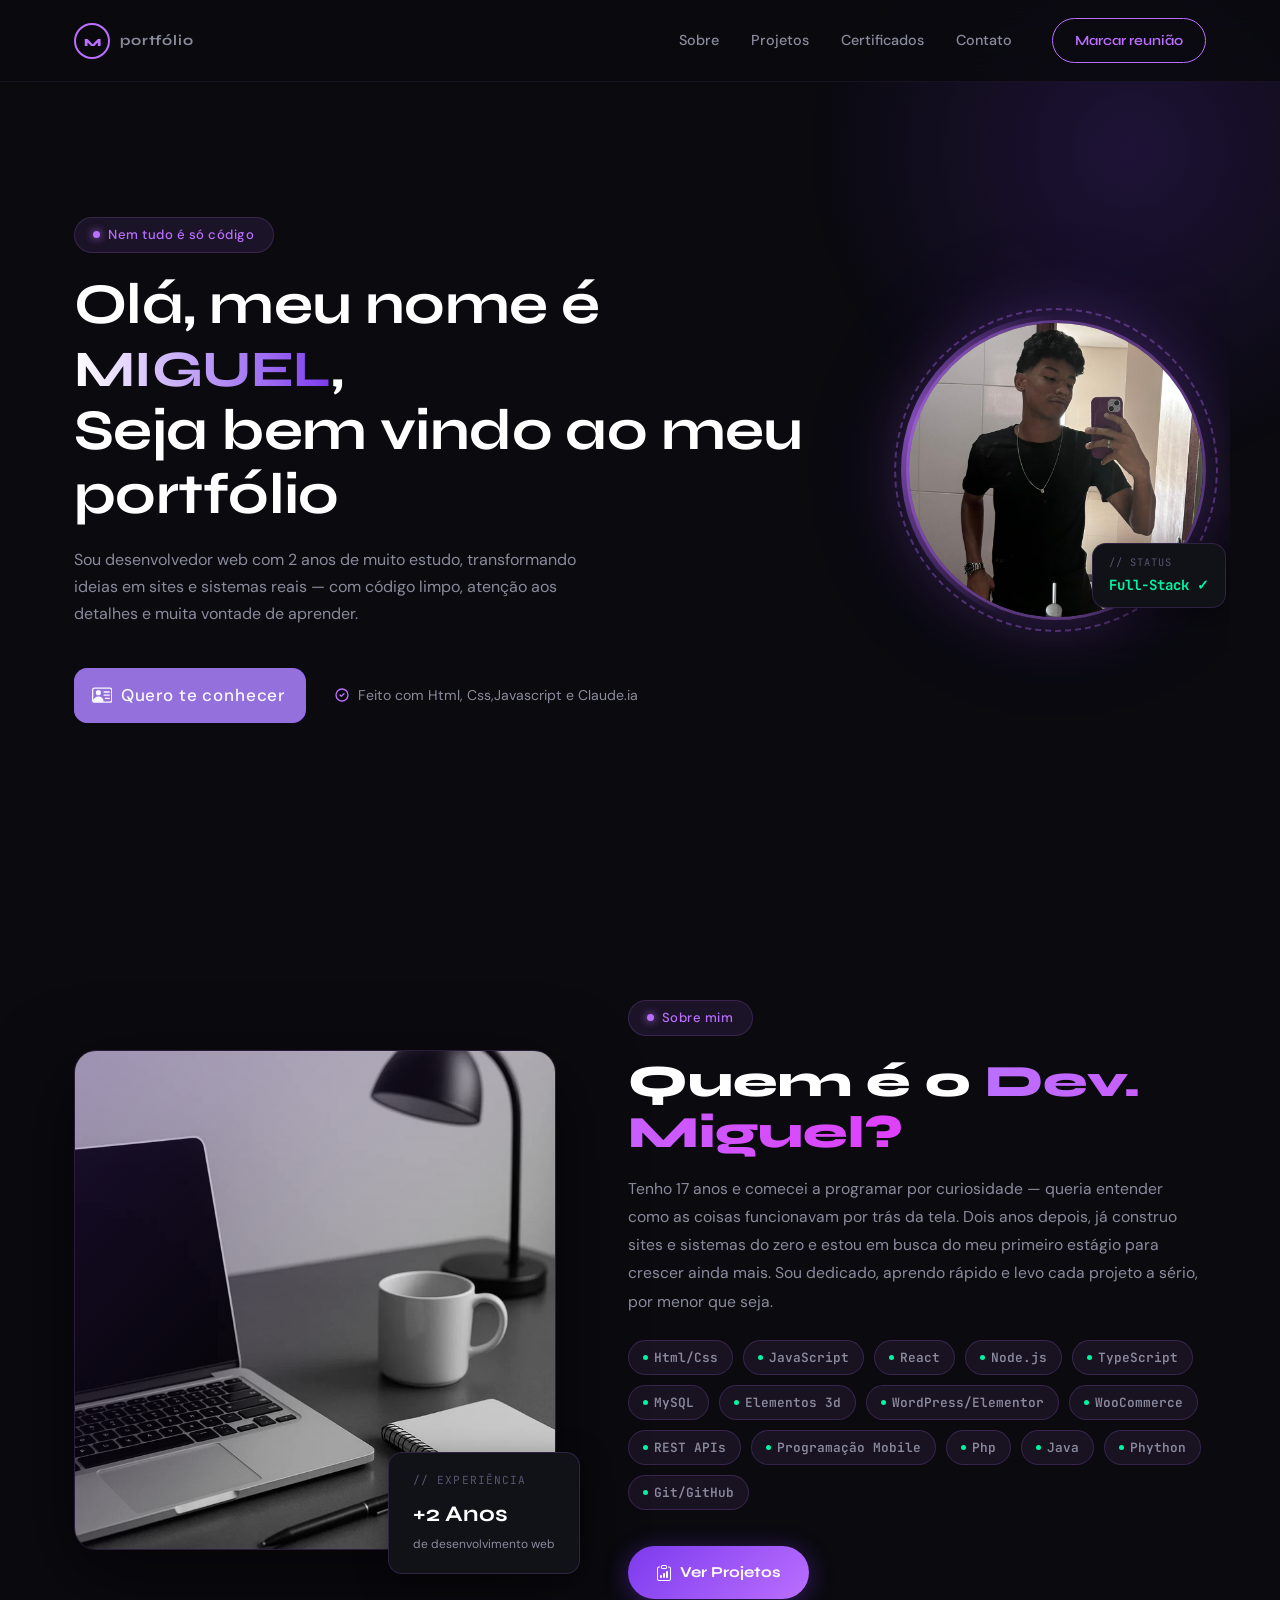
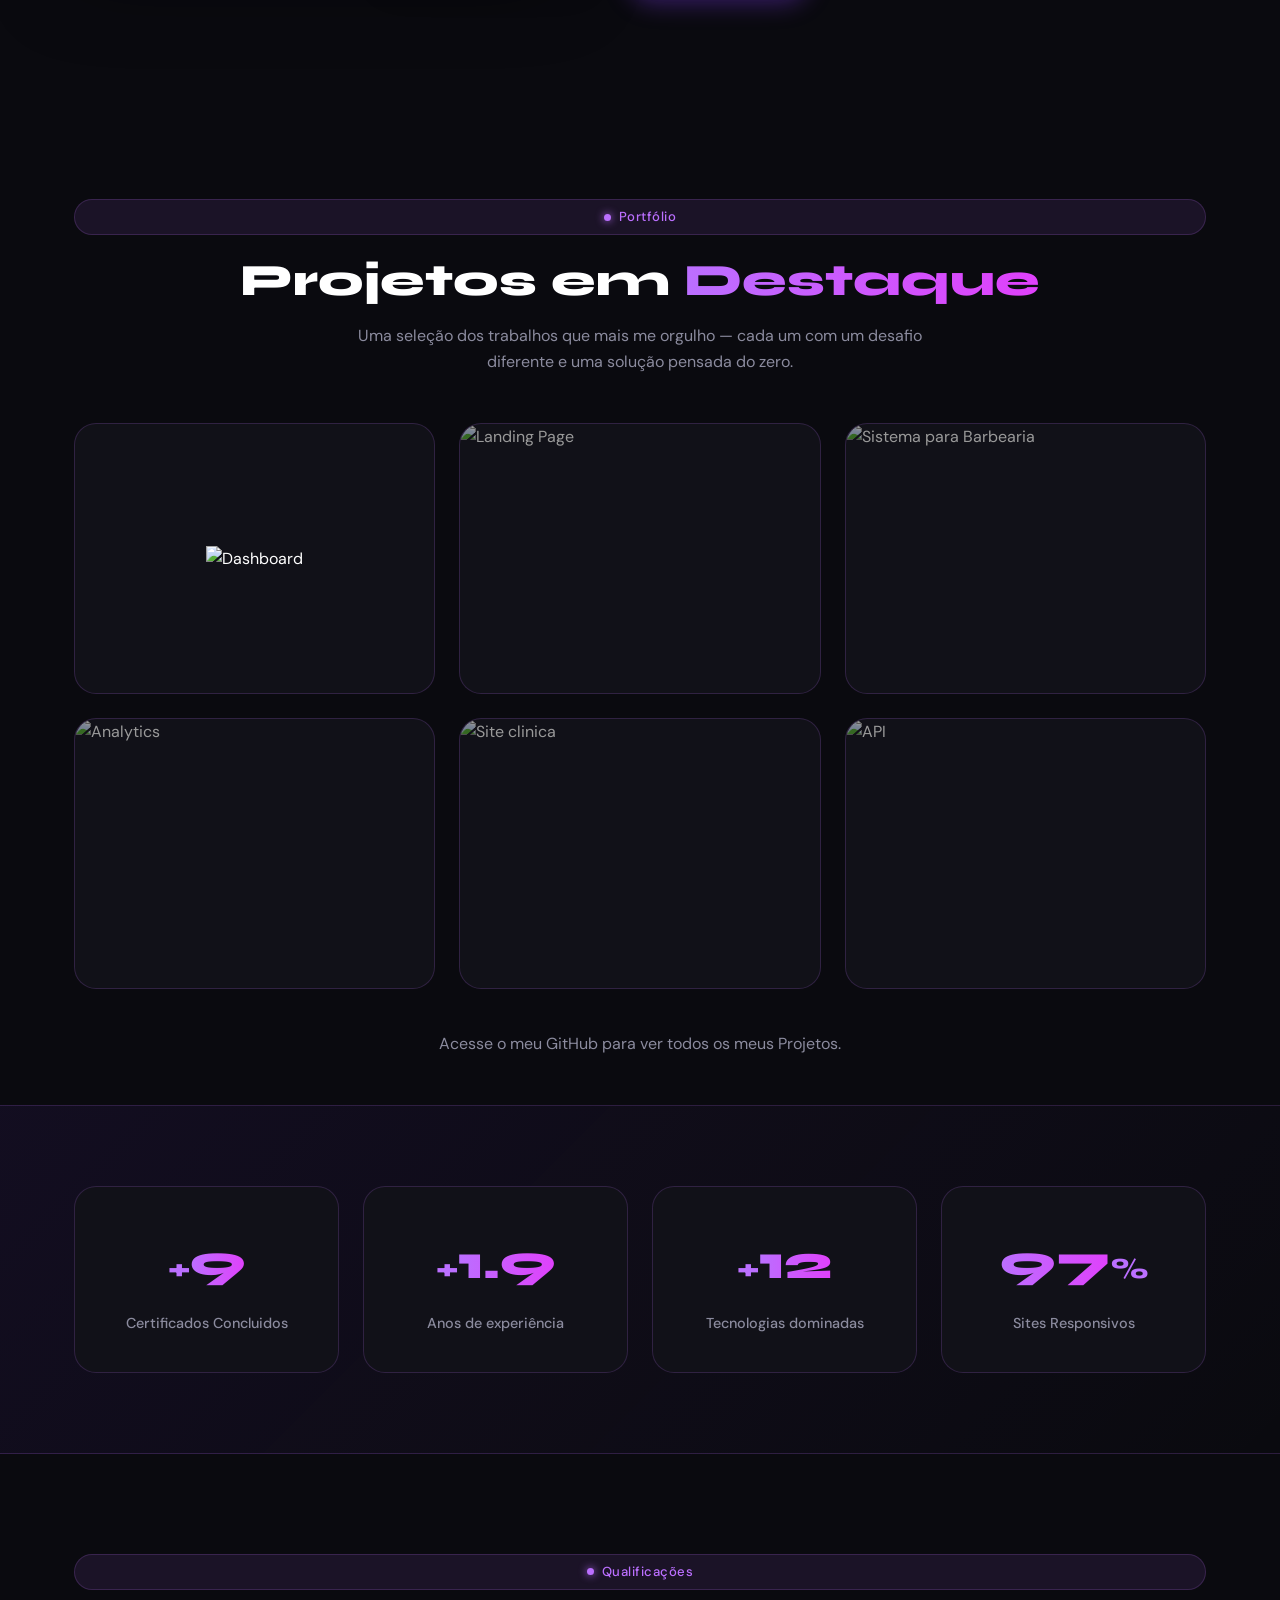
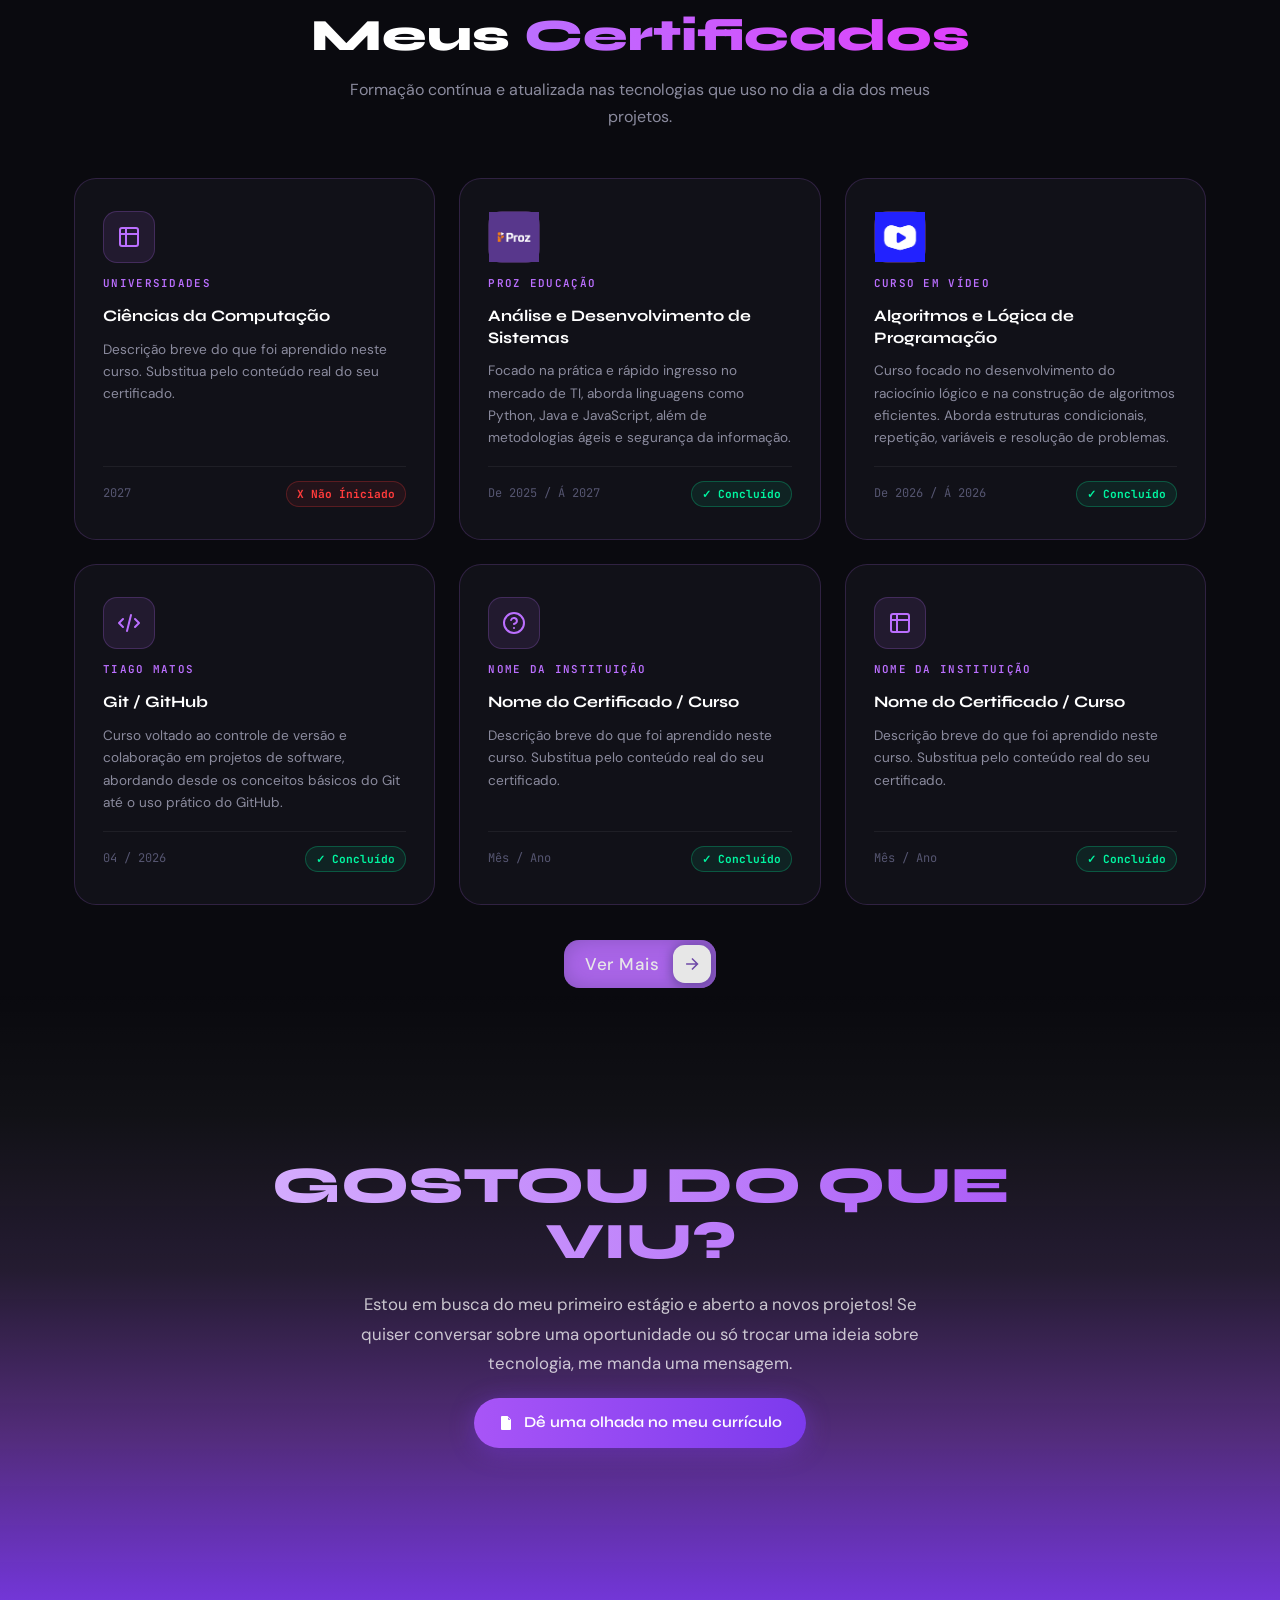
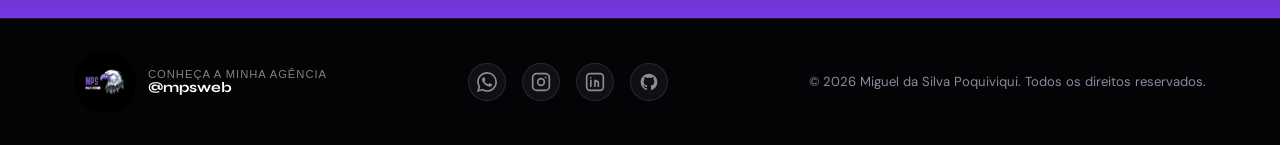
==== index.html @ a785771e "Update index.html" ====
<!DOCTYPE html>
<html lang="pt-BR">
<head>
  <meta charset="UTF-8" />
  <meta name="viewport" content="width=device-width, initial-scale=1.0" />
  <title>Miguel | Portfólio</title>
  <link rel="preconnect" href="https://fonts.googleapis.com" />
  <link rel="preconnect" href="https://fonts.gstatic.com" crossorigin />
  <link href="https://fonts.googleapis.com/css2?family=Syne:wght@400;600;700;800&family=DM+Sans:wght@300;400;500;600&family=JetBrains+Mono:wght@400;600;700&display=swap" rel="stylesheet" />
  <link rel="stylesheet" href="https://unpkg.com/kursor/dist/kursor.css" />

  <!--favicon-->
  <link id="favicon" rel="icon" type="image/png" href="imgs/letter-m.png">

  <!--titulo do navegador quando o cliente sair do site-->
  <script>
    function trocarFavicon(src) {
  const favicon = document.getElementById("favicon");
  favicon.href = src + "?v=" + Date.now();
}
const tituloOriginal = document.title;
let intervalo;
document.addEventListener("visibilitychange", () => {
  if (document.hidden) {
      document.title = "Volte aqui...";
      let alerta = false;
      intervalo = setInterval(() => {
          trocarFavicon(
              alerta
                  ? "imgs/favicon-alerta-grande.png"
                  : "imgs/favicon-alerta-pequeno.png"
          );
          alerta = !alerta
      }, 1000);
  } else {
      clearInterval(intervalo);
      trocarFavicon("imgs/letter-m.png");
      document.title = tituloOriginal;
  }
});
  </script>

  <!-- CSS -->
  <link rel="stylesheet" href="style.css">
</head>
<body>

<!-- PRELOADER -->
<div id="preloader">
  <div class="loader">
      <span>M </span>
      <div class="loading-bar">
          <div class="loading-progress"></div>
      </div>
  </div>
</div>

  <!-- ─── HEADER ─── -->
  <header id="header">
    <div class="header-inner">
      <div class="logo">
        <svg width="36" height="36" viewBox="0 0 36 36" fill="none"><circle cx="18" cy="18" r="17" stroke="#BB6FFF" stroke-width="2"/><text x="18" y="23" text-anchor="middle" fill="#BB6FFF" font-size="11" font-family="Syne" font-weight="800">M</text></svg>
      <span class="logo-text">portfólio</span></a>
      </div>
      <nav class="nav">
        <a href="#about">Sobre</a>
        <a href="#projects">Projetos</a>
        <a href="#certs">Certificados</a>
        <a href="#contact">Contato</a>
      </nav>
      <a href="#contact" class="btn-header">Marcar reunião</a>
      <button class="hamburger" id="hamburger" aria-label="menu">
        <span></span><span></span><span></span>
      </button>
    </div>
  </header>

  <!-- ─── COMEÇO ─── -->
  <section class="comeco">
    <div class="comeco-content">
      <div class="badge-pill">
        <span class="badge-dot"></span> Nem tudo é só código
      </div>
      <h1 class="comeco-title">
        Olá, meu nome é<span class="ctt-titulo-2"> Miguel</span>,<br>
        Seja bem vindo ao meu portfólio
      </h1>
      <p class="comeco-sub">
        Sou desenvolvedor web com 2 anos de muito estudo, transformando ideias em sites e sistemas reais — com código limpo, atenção aos detalhes e muita vontade de aprender.
      </p>
      <div class="comeco-actions">
        <!-- BOTÃO --> 
        <a class="cssbuttons-io" href="https://wa.me/5531982579306" target="_blank">
          <span>
            <svg xmlns="http://www.w3.org/2000/svg" width="16" height="16" fill="currentColor" class="bi bi-person-vcard" viewBox="0 0 16 16">
              <path d="M5 8a2 2 0 1 0 0-4 2 2 0 0 0 0 4m4-2.5a.5.5 0 0 1 .5-.5h4a.5.5 0 0 1 0 1h-4a.5.5 0 0 1-.5-.5M9 8a.5.5 0 0 1 .5-.5h4a.5.5 0 0 1 0 1h-4A.5.5 0 0 1 9 8m1 2.5a.5.5 0 0 1 .5-.5h3a.5.5 0 0 1 0 1h-3a.5.5 0 0 1-.5-.5"/>
              <path d="M2 2a2 2 0 0 0-2 2v8a2 2 0 0 0 2 2h12a2 2 0 0 0 2-2V4a2 2 0 0 0-2-2zM1 4a1 1 0 0 1 1-1h12a1 1 0 0 1 1 1v8a1 1 0 0 1-1 1H8.96q.04-.245.04-.5C9 10.567 7.21 9 5 9c-2.086 0-3.8 1.398-3.984 3.181A1 1 0 0 1 1 12z"/>
            </svg>
            Quero te conhecer
          </span>
        </a>

        <div class="comeco-trust">
          <svg width="16" height="16" viewBox="0 0 24 24" fill="none"><path d="M9 12l2 2 4-4m6 2a9 9 0 11-18 0 9 9 0 0118 0z" stroke="#BB6FFF" stroke-width="2" stroke-linecap="round" stroke-linejoin="round"/></svg>
          <span>Feito com Html, Css,Javascript e Claude.ia</span>
        </div>
      </div>
    </div>

    <!-- ─── FOTO REDONDA ─── -->
    <div class="envolta-foto">
      <div class="anel-foto">
        <div class="img-principal">
          <img src="imgs\eu3.jpg" alt="Miguel" />
        </div>
        <div class="card-foto">
          <div class="titulo-foto">// Status</div>
          <div class="subtitulo-foto">Full-Stack ✓</div>
        </div>
      </div>
    </div>
  </section>

  <!-- ─── SOBRE ─── -->
  <section id="about" class="section-experiencia">
    <div class="container">
      <div class="experiencia-grid">
        <div class="experiencia-img">
          <div class="experiencia-img-main">
            <img src="imgs/pc2.jpg" alt="Miguel2" loading="lazy" />
          </div>
          <div class="experiencia-flutuar">
            <div class="experiencia-flutuar-titulo">// Experiência</div>
            <div class="experiencia-flutuar-subtitulo">+2 Anos</div>
            <div class="experiencia-flutuar-texto">de desenvolvimento web</div>
          </div>
        </div>
        <div class="about-text">
          <div class="badge-pill"><span class="badge-dot"></span> Sobre mim</div>
          <h2 class="section-title">Quem é o <span class="highlight">Dev. Miguel?</span></h2>
          <p class="ex-desc">Tenho 17 anos e comecei a programar por curiosidade — queria entender como as coisas funcionavam por trás da tela. Dois anos depois, já construo sites e sistemas do zero e estou em busca do meu primeiro estágio para crescer ainda mais. Sou dedicado, aprendo rápido e levo cada projeto a sério, por menor que seja.</p>
          <div class="skills-cards">
            <span class="skill-card"><span class="skill-card-ativo"></span>Html/Css</span>
            <span class="skill-card"><span class="skill-card-ativo"></span>JavaScript</span>
            <span class="skill-card"><span class="skill-card-ativo"></span>React</span>
            <span class="skill-card"><span class="skill-card-ativo"></span>Node.js</span>
            <span class="skill-card"><span class="skill-card-ativo"></span>TypeScript</span>
            <span class="skill-card"><span class="skill-card-ativo"></span>MySQL</span>
            <span class="skill-card"><span class="skill-card-ativo"></span>Elementos 3d</span>
            <span class="skill-card"><span class="skill-card-ativo"></span>WordPress/Elementor</span>
            <span class="skill-card"><span class="skill-card-ativo"></span>WooCommerce</span>
            <span class="skill-card"><span class="skill-card-ativo"></span>REST APIs</span>
            <span class="skill-card"><span class="skill-card-ativo"></span>Programação Mobile</span>
            <span class="skill-card"><span class="skill-card-ativo"></span>Php</span>
            <span class="skill-card"><span class="skill-card-ativo"></span>Java</span>
            <span class="skill-card"><span class="skill-card-ativo"></span>Phython</span>
            <span class="skill-card"><span class="skill-card-ativo"></span>Git/GitHub</span>
          </div>
          <!-- BOTÂO --> 
          <a href="#projects" class="btn-fixo">
            <svg xmlns="http://www.w3.org/2000/svg" width="16" height="16" fill="currentColor" class="bi bi-clipboard-data" viewBox="0 0 16 16">
              <path d="M4 11a1 1 0 1 1 2 0v1a1 1 0 1 1-2 0zm6-4a1 1 0 1 1 2 0v5a1 1 0 1 1-2 0zM7 9a1 1 0 0 1 2 0v3a1 1 0 1 1-2 0z"/>
              <path d="M4 1.5H3a2 2 0 0 0-2 2V14a2 2 0 0 0 2 2h10a2 2 0 0 0 2-2V3.5a2 2 0 0 0-2-2h-1v1h1a1 1 0 0 1 1 1V14a1 1 0 0 1-1 1H3a1 1 0 0 1-1-1V3.5a1 1 0 0 1 1-1h1z"/>
              <path d="M9.5 1a.5.5 0 0 1 .5.5v1a.5.5 0 0 1-.5.5h-3a.5.5 0 0 1-.5-.5v-1a.5.5 0 0 1 .5-.5zm-3-1A1.5 1.5 0 0 0 5 1.5v1A1.5 1.5 0 0 0 6.5 4h3A1.5 1.5 0 0 0 11 2.5v-1A1.5 1.5 0 0 0 9.5 0z"/>
            </svg>
            Ver Projetos
          </a>
        </div>
      </div>
    </div>
  </section>

  
  <!-- ─── PROJETOS ─── -->
  <section id="projects" class="section-projects">
    <div class="container">
      <div class="badge-pill center"><span class="badge-dot"></span> Portfólio</div>
      <h2 class="section-title center">Projetos em <span class="highlight">Destaque</span></h2>
      <p class="section-sub center">Uma seleção dos trabalhos que mais me orgulho — cada um com um desafio diferente e uma solução pensada do zero.</p>
      <div class="projects-grid">

        <div class="project-card">
          <div class=".project-img-wrap"><img src="https://images.unsplash.com/photo-1651876360196-a8c378bfca7f?q=80&w=880&auto=format&fit=crop&ixlib=rb-4.1.0&ixid=M3wxMjA3fDB8MHxwaG90by1wYWdlfHx8fGVufDB8fHx8fA%3D%3D" alt="Dashboard" loading="lazy" /></div>
          <div class="project-overlay">
            <span class="project-tag">Front-end</span>
            <h4>Landing Page Futurista</h4>
            <p>Animações avançadas com GSAP e elementos 3D para uma experiência visual imersiva.</p>
            <a href="https://miguelpoquiviqui.github.io/Distorting/" class="btn-outline-sm" target="_blank">Ver projeto →</a>
          </div>
        </div>

        <div class="project-card">
          <div class="project-img-wrap"><img src="https://images.unsplash.com/photo-1542744173-8e7e53415bb0?w=800&q=80" alt="Landing Page" loading="lazy" /></div>
          <div class="project-overlay">
            <span class="project-tag">Back-end</span>
            <h4>Landing page de produto</h4>
            <p>Alta conversão com CTA estratégico e design focado no usuário.</p>
            <a href="#contact" class="btn-outline-sm" target="_blank">Ver projeto →</a>
          </div>
        </div>

        <div class="project-card">
          <div class="project-img-wrap">
              <img src="https://images.unsplash.com/photo-1493256338651-d82f7acb2b38?q=80&w=1170&auto=format&fit=crop&ixlib=rb-4.1.0&ixid=M3wxMjA3fDB8MHxwaG90by1wYWdlfHx8fGVufDB8fHx8fA%3D%3D" alt="Sistema para Barbearia" loading="lazy" />
          </div>
          <div class="project-overlay">
              <span class="project-tag">App - Sistema Web</span>
              <h4>BarberPro | Barbearia Premium</h4>
              <p> Plataforma completa para barbearias com agendamento online, dashboard administrativo, controle de clientes, serviços, relatórios e gestão financeira.</p>     
              <a href="https://miguelpoquiviqui.github.io/barberpro/" class="btn-outline-sm" target="_blank">
                  Ver projeto →
              </a>
          </div>
      </div>

        <div class="project-card">
          <div class="project-img-wrap"><img src="https://images.unsplash.com/photo-1551288049-bebda4e38f71?w=800&q=80" alt="Analytics" loading="lazy" /></div>
          <div class="project-overlay">
            <span class="project-tag">FULL-STACK</span>
            <h4>FeinControl</h4>
            <p>Sistema completo de controle financeiro pessoal com dashboard interativo, relatórios, metas financeiras e gerenciamento de receitas e despesas.</p>
            <a href="projetos/financias/index.html" class="btn-outline-sm" target="_blank">Ver projeto →</a>
          </div>
        </div>

        <div class="project-card">
          <div class="project-img-wrap"><img src="https://images.unsplash.com/photo-1629909613654-28e377c37b09?q=80&w=1168&auto=format&fit=crop&ixlib=rb-4.1.0&ixid=M3wxMjA3fDB8MHxwaG90by1wYWdlfHx8fGVufDB8fHx8fA%3D%3D" alt="Site clinica" loading="lazy" /></div>
          <div class="project-overlay">
            <span class="project-tag">Institucional</span>
            <h4>Site de uma clínica</h4>
            <p>Sistema de gestão clínica com agendamento de consultas, cadastro de pacientes e controle completo de atendimentos.</p>
            <a href="projetos/clinica/page/clinica.html" class="btn-outline-sm" target="_blank">Ver projeto →</a>
          </div>
        </div>

        <div class="project-card">
          <div class="project-img-wrap"><img src="https://images.unsplash.com/photo-1555949963-aa79dcee981c?w=800&q=80" alt="API" loading="lazy" /></div>
          <div class="project-overlay">
            <span class="project-tag">PHP • UI/UX Design</span>
            <h4>AccessHub</h4>
            <p>Sistema moderno de autenticação de usuários com login, cadastro, recuperação de acesso e gerenciamento de sessões.</p>
            <a href="projetos/login/login.html" class="btn-outline-sm" target="_blank">Ver projeto →</a>
          </div>
        </div>
      </div>
    </div>
  </section>
  <br><p class="section-sub center-2">Acesse o meu GitHub para ver todos os meus Projetos.</p>

  <!-- ─── CONTAGEM ─── -->
  <section class="section-stats">
    <div class="container">
      <div class="stats-grid">
        <div class="stat-item"><span class="stat-suffix">+</span><span class="stat-number" data-target="10">0</span><p>Certificados Concluidos</p></div>
        <div class="stat-item"><span class="stat-suffix">+</span><span class="stat-number stat-decimal" data-target="2">0</span><p>Anos de experiência</p></div>
        <div class="stat-item"><span class="stat-suffix">+</span><span class="stat-number" data-target="13">0</span><p>Tecnologias dominadas</p></div>
        <div class="stat-item"><span class="stat-number" data-target="100">0</span><span class="stat-suffix">%</span><p>Sites Responsivos</p></div>
      </div>
    </div>
  </section>

<!-- ─── CERTIFICADOS ─── -->
<section id="certs" class="section-certs">
  <div class="container">
    <div class="badge-pill center"><span class="badge-dot"></span> Qualificações</div>
    <h2 class="section-title center reveal">Meus <span class="highlight">Certificados</span></h2>
    <p class="section-sub center">Formação contínua e atualizada nas tecnologias que uso no dia a dia dos meus projetos.</p>

    <div class="certs-grid">
      <!-- CARD 1 — troque "imgs/cert-6.jpg" pela foto do seu certificado -->
      <div class="cert-card" data-cert="imgs/cert-6.jpg">
        <div class="cert-icon-wrap">
          <svg width="24" height="24" fill="none" viewBox="0 0 24 24"><path d="M9 3H5a2 2 0 00-2 2v4m6-6h10a2 2 0 012 2v4M9 3v18m0 0h10a2 2 0 002-2V9M9 21H5a2 2 0 01-2-2V9m0 0h18" stroke="currentColor" stroke-width="2" stroke-linecap="round" stroke-linejoin="round"/></svg>
        </div>
        <div class="cert-issuer">Universidades</div>
        <div class="cert-title">Ciências da Computação</div>
        <div class="cert-desc">Descrição breve do que foi aprendido neste curso. Substitua pelo conteúdo real do seu certificado.</div>
        <div class="cert-meta">
          <span class="cert-date">2027</span>
          <span class="cert-badge-red">X Não Íniciado</span>
        </div>
      </div>

      <!-- CARD 2 — troque "imgs/cert-proz.jpg" pela foto do seu certificado -->
      <div class="cert-card" data-cert="imgs/certif.jpg">
        
        <div class="cert-icon-wrap">
          <img src="imgs/proz.png" width="24" height="24" alt="ícone">
        </div>
        <div class="cert-issuer">Proz Educação</div>
        <div class="cert-title">Análise e Desenvolvimento de Sistemas</div>
        <div class="cert-desc">Focado na prática e rápido ingresso no mercado de TI, aborda linguagens como Python, Java e JavaScript, além de metodologias ágeis e segurança da informação.</div>
        <div class="cert-meta">
          <span class="cert-date">De 2025 / Á 2027</span>
          <span class="cert-badge">✓ Concluído</span>
        </div>
      </div>

      <!-- CARD 3 — troque "imgs/cert-curso-video.jpg" pela foto do seu certificado -->
      <div class="cert-card" data-cert="imgs/cert-curso-video.jpg">
        <div class="cert-icon-wrap">
          <img src="imgs/curso-em-video.png" width="24" height="24" alt="ícone">
        </div>
        <div class="cert-issuer">Curso em Vídeo</div>
        <div class="cert-title">Algoritmos e Lógica de Programação</div>
        <div class="cert-desc">Curso focado no desenvolvimento do raciocínio lógico e na construção de algoritmos eficientes. Aborda estruturas condicionais, repetição, variáveis e resolução de problemas.</div>
        <div class="cert-meta">
          <span class="cert-date">De 2026 / Á 2026</span>
          <span class="cert-badge">✓ Concluído</span>
        </div>
      </div>

      <!-- CARD 4 — troque "imgs/cert-git.jpg" pela foto do seu certificado -->
      <div class="cert-card" data-cert="imgs/cert-git.jpg">
        <div class="cert-icon-wrap">
          <svg width="24" height="24" fill="none" viewBox="0 0 24 24"><path d="M10 20l4-16m4 4l4 4-4 4M6 16l-4-4 4-4" stroke="currentColor" stroke-width="2" stroke-linecap="round" stroke-linejoin="round"/></svg>
        </div>
        <div class="cert-issuer">Tiago Matos</div>
        <div class="cert-title">Git / GitHub</div>
        <div class="cert-desc">Curso voltado ao controle de versão e colaboração em projetos de software, abordando desde os conceitos básicos do Git até o uso prático do GitHub.</div>
        <div class="cert-meta">
          <span class="cert-date">04 / 2026</span>
          <span class="cert-badge">✓ Concluído</span>
        </div>
      </div>

      <!-- CARD 5 — troque "imgs/cert-4.jpg" pela foto do seu certificado -->
      <div class="cert-card" data-cert="imgs/cert-4.jpg">
        <div class="cert-icon-wrap">
          <svg width="24" height="24" fill="none" viewBox="0 0 24 24"><circle cx="12" cy="12" r="10" stroke="currentColor" stroke-width="2"/><path d="M9.09 9a3 3 0 015.83 1c0 2-3 3-3 3M12 17h.01" stroke="currentColor" stroke-width="2" stroke-linecap="round"/></svg>
        </div>
        <div class="cert-issuer">Nome da Instituição</div>
        <div class="cert-title">Nome do Certificado / Curso</div>
        <div class="cert-desc">Descrição breve do que foi aprendido neste curso. Substitua pelo conteúdo real do seu certificado.</div>
        <div class="cert-meta">
          <span class="cert-date">Mês / Ano</span>
          <span class="cert-badge">✓ Concluído</span>
        </div>
      </div>

      <!-- CARD 6 — troque "imgs/cert-5.jpg" pela foto do seu certificado -->
      <div class="cert-card" data-cert="imgs/cert-5.jpg">
        <div class="cert-icon-wrap">
          <svg width="24" height="24" fill="none" viewBox="0 0 24 24"><path d="M9 3H5a2 2 0 00-2 2v4m6-6h10a2 2 0 012 2v4M9 3v18m0 0h10a2 2 0 002-2V9M9 21H5a2 2 0 01-2-2V9m0 0h18" stroke="currentColor" stroke-width="2" stroke-linecap="round" stroke-linejoin="round"/></svg>
        </div>
        <div class="cert-issuer">Nome da Instituição</div>
        <div class="cert-title">Nome do Certificado / Curso</div>
        <div class="cert-desc">Descrição breve do que foi aprendido neste curso. Substitua pelo conteúdo real do seu certificado.</div>
        <div class="cert-meta">
          <span class="cert-date">Mês / Ano</span>
          <span class="cert-badge">✓ Concluído</span>
        </div>
      </div>
    </div>
  </div>
</section>

<!-- Link - Página de todos os certificados -->
<a href="certs/cert.html" class="cssbuttons-io-button" target="_blank">
  Ver Mais
  <div class="icon">
    <svg height="24" width="24" viewBox="0 0 24 24" xmlns="http://www.w3.org/2000/svg">
      <path d="M0 0h24v24H0z" fill="none"></path>
      <path d="M16.172 11l-5.364-5.364 1.414-1.414L20 12l-7.778 7.778-1.414-1.414L16.172 13H4v-2z" fill="currentColor"></path>
    </svg>
  </div>
</a>

<!-- ─── X - CERTIFICADO ─── -->
<div class="cert-modal-overlay" id="certModal">
  <div class="cert-modal-box">
    <button class="cert-modal-close" id="certModalClose">✕</button>
    <!-- A imagem aqui é preenchida automaticamente pelo JS, não mexa -->
    <img src="" alt="Certificado" id="certModalImg" />
  </div>
</div>

<!-- ─── SCRIPT / CERTIFICADO ─── -->
<script>
  // Aguarda o HTML carregar completamente antes de executar
  document.addEventListener('DOMContentLoaded', () => {

    const overlay  = document.getElementById('certModal');
    const modalImg = document.getElementById('certModalImg');
    const btnClose = document.getElementById('certModalClose');

    // Seleciona todos os cards que têm data-cert e adiciona o clique
    // Para adicionar um certificado: coloque data-cert="imgs/nome-do-arquivo.jpg" no card
    document.querySelectorAll('.cert-card[data-cert]').forEach(card => {
      card.addEventListener('click', () => {
        modalImg.src = card.dataset.cert; // pega o caminho da imagem do data-cert
        overlay.classList.add('active');  // abre o modal
        document.body.style.overflow = 'hidden'; // trava o scroll da página
      });
    });

    // Função de fechar o modal
    const fechar = () => {
      overlay.classList.remove('active'); // esconde o modal
      document.body.style.overflow = '';  // libera o scroll da página
    };

    btnClose.addEventListener('click', fechar);                               // botão ✕
    overlay.addEventListener('click', e => { if (e.target === overlay) fechar(); }); // clique fora
    document.addEventListener('keydown', e => { if (e.key === 'Escape') fechar(); }); // tecla Esc

  });
</script>

<!-- ─── CONTATO ─── -->
<section id="contact" class="section-ctt">
    <div class="container-cta">
    <div class="ctt-content">
      <h2 class="ctt-titulo">Gostou do que viu?</h2>
      <p class="ctt-subtitulo">Estou em busca do meu primeiro estágio e aberto a novos projetos! Se quiser conversar sobre uma oportunidade ou só trocar uma ideia sobre tecnologia, me manda uma mensagem.</p>
      <a href="imgs/certif.jpg" download class="btn-fixo btn-ctt">
        <svg xmlns="http://www.w3.org/2000/svg" width="16" height="16" fill="currentColor" class="bi bi-file-earmark-person" viewBox="0 0 16 16">
          <path d="M11 6a2 2 0 1 1-4 0 2 2 0 0 1 4 0"/>
          <path d="M13 14V4.5L9.5 1H4a1 1 0 0 0-1 1v12a1 1 0 0 0 1 1h8a1 1 0 0 0 1-1m-3-9V2.5L12.5 5z"/>
          <path d="M8 9c-1.657 0-3 1.119-3 2.5V12h6v-.5C11 10.119 9.657 9 8 9"/>
        </svg>
        Dê uma olhada no meu currículo
      </a>
    </div>
  </div>
</section>

<!-- ─── FOOTER ─── -->
<footer class="footer">
    <div class="container footer-inner">
      <div class="footer-logo">
        <a href="https://www.instagram.com/agencia_mps/" target="_blank" rel="noopener">
          <img src="imgs\mps_web_logo.png" alt="MPS Web">
        </a>
      
        <div class="footer-text">
          <span class="footer-small">conheça a minha agência</span>
          
          <a href="https://www.instagram.com/agencia_mps/" target="_blank" rel="noopener" class="footer-name">
            @mpsweb
          </a>
        </div>
      </div>
      <div class="footer-socials">
        <a href=https://wa.me/5531982579306 aria-label="WhatsApp"><svg width="20" height="20" fill="none" viewBox="0 0 24 24"><path d="M17.472 14.382c-.297-.149-1.758-.867-2.03-.967-.273-.099-.471-.148-.67.15-.197.297-.767.966-.94 1.164-.173.199-.347.223-.644.075-.297-.15-1.255-.463-2.39-1.475-.883-.788-1.48-1.761-1.653-2.059-.173-.297-.018-.458.13-.606.134-.133.298-.347.446-.52.149-.174.198-.298.298-.497.099-.198.05-.371-.025-.52-.075-.149-.669-1.612-.916-2.207-.242-.579-.487-.5-.669-.51-.173-.008-.371-.01-.57-.01-.198 0-.52.074-.792.372-.272.297-1.04 1.016-1.04 2.479 0 1.462 1.065 2.875 1.213 3.074.149.198 2.096 3.2 5.077 4.487.709.306 1.262.489 1.694.625.712.227 1.36.195 1.871.118.571-.085 1.758-.719 2.006-1.413.248-.694.248-1.289.173-1.413-.074-.124-.272-.198-.57-.347m-5.421 7.403h-.004a9.87 9.87 0 01-5.031-1.378l-.361-.214-3.741.982.998-3.648-.235-.374a9.86 9.86 0 01-1.51-5.26c.001-5.45 4.436-9.884 9.888-9.884 2.64 0 5.122 1.03 6.988 2.898a9.825 9.825 0 012.893 6.994c-.003 5.45-4.437 9.884-9.885 9.884m8.413-18.297A11.815 11.815 0 0012.05 0C5.495 0 .16 5.335.157 11.892c0 2.096.547 4.142 1.588 5.945L.057 24l6.305-1.654a11.882 11.882 0 005.683 1.448h.005c6.554 0 11.89-5.335 11.893-11.893a11.821 11.821 0 00-3.48-8.413z" fill="currentColor"/></svg></a>
        <a href="https://www.instagram.com/miguelpoquiviqui_" aria-label="Instagram"><svg width="20" height="20" fill="none" viewBox="0 0 24 24"><rect x="2" y="2" width="20" height="20" rx="5" stroke="currentColor" stroke-width="2"/><circle cx="12" cy="12" r="4" stroke="currentColor" stroke-width="2"/><circle cx="17.5" cy="6.5" r="1" fill="currentColor"/></svg></a>
        <a href="https://www.linkedin.com/in/dev-miguel-9553bb368/" aria-label="LinkedIn"><svg width="20" height="20" fill="none" viewBox="0 0 24 24"><rect x="2" y="2" width="20" height="20" rx="4" stroke="currentColor" stroke-width="2"/><path d="M7 10v7M7 7v.01M12 17v-4a2 2 0 014 0v4M12 10v7" stroke="currentColor" stroke-width="2" stroke-linecap="round"/></svg></a>
        <a href="https://github.com/miguelpoquiviqui" aria-label="GitHub"><svg width="20" height="20" fill="currentColor" viewBox="0 0 24 24"><path d="M12 2C6.477 2 2 6.477 2 12c0 4.418 2.865 8.166 6.839 9.489.5.092.682-.217.682-.482 0-.237-.009-.868-.013-1.703-2.782.604-3.369-1.34-3.369-1.34-.454-1.156-1.11-1.463-1.11-1.463-.908-.62.069-.608.069-.608 1.003.07 1.531 1.03 1.531 1.03.892 1.529 2.341 1.087 2.91.832.092-.647.35-1.088.636-1.338-2.22-.253-4.555-1.11-4.555-4.943 0-1.091.39-1.984 1.029-2.683-.103-.253-.446-1.27.098-2.647 0 0 .84-.269 2.75 1.025A9.578 9.578 0 0112 6.836a9.59 9.59 0 012.504.337c1.909-1.294 2.747-1.025 2.747-1.025.546 1.377.203 2.394.1 2.647.64.699 1.028 1.592 1.028 2.683 0 3.842-2.339 4.687-4.566 4.935.359.309.678.919.678 1.852 0 1.336-.012 2.415-.012 2.743 0 .267.18.578.688.48C19.138 20.163 22 16.418 22 12c0-5.523-4.477-10-10-10z"/></svg></a>
      </div>
      <p class="footer-copy">© 2026 Miguel da Silva Poquiviqui. Todos os direitos reservados.</p>
    </div>
</footer>

<!-- Mobile nav -->
<nav class="mobile-nav" id="mobileNav">
    <a href="#about" class="mob-link">Sobre</a>
    <a href="#certs" class="mob-link">Certificados</a>
    <a href="#projects" class="mob-link">Projetos</a>
    <a href="#contact" class="mob-link">Contato</a>
    <a href="#contact" class="btn-primary">Marcar reunião</a>
</nav>

<script src="script.js"></script>

</script>
</body>
</html>
---- style.css ----
*, *::before, *::after { box-sizing: border-box; margin: 0; padding: 0; }
 
 :root {
   --bg:          #0a0a0f;
   --bg-card:     #111118;
   --purple:      #BB6FFF;
   --purple-dark: #7C3AED;
   --white:       #FFFFFF;
   --gray:        #8b8b9e;
   --border:      rgba(187,111,255,.18);
   --radius:      14px;
   --radius-lg:   22px;
   --transition:  .35s cubic-bezier(.4,0,.2,1);
   --accent:      #00f5a0;
   --muted:       #555570;
 }
 
 html { scroll-behavior: smooth; }
 body { background: var(--bg); color: var(--white); font-family: 'DM Sans', sans-serif; font-size: 16px; line-height: 1.65; overflow-x: hidden; }
 a { text-decoration: none; color: inherit; }
 ul { list-style: none; }
 img { display: block; width: 100%; height: 100%; object-fit: cover; }
 .container { max-width: 1180px; margin: 0 auto; padding: 0 24px; }
 ::-webkit-scrollbar { width: 6px; }
 ::-webkit-scrollbar-track { background: var(--bg); }
 ::-webkit-scrollbar-thumb { background: var(--purple-dark); border-radius: 3px; }
 h1, h2, h3 { font-family: 'Syne', sans-serif; line-height: 1.15; }
 .section-title { font-size: clamp(2rem, 4vw, 2.8rem); font-weight: 800; margin-bottom: 16px; }
 .section-title.center { text-align: center; }
 .section-sub { color: var(--gray); font-size: 1rem; max-width: 600px; margin-bottom: 48px; }
 .section-sub.center { margin-left: auto; margin-right: auto; text-align: center; }
 .section-sub.center-2 { margin-left: auto; margin-right: auto; text-align: center; margin-top: -85px; }
 .highlight { background: linear-gradient(90deg, var(--purple), #e040fb); -webkit-background-clip: text; -webkit-text-fill-color: transparent; background-clip: text; }
 .badge-pill { display: inline-flex; align-items: center; gap: 8px; background: rgba(187,111,255,.1); border: 1px solid var(--border); border-radius: 999px; padding: 6px 18px; font-size: .82rem; font-weight: 500; color: var(--purple); letter-spacing: .04em; margin-bottom: 20px; }
 .badge-pill.center { display: flex; justify-content: center; }
 .badge-dot { width: 7px; height: 7px; border-radius: 50%; background: var(--purple); box-shadow: 0 0 8px var(--purple); animation: pulse-dot 1.8s ease-in-out infinite; }
 @keyframes pulse-dot { 0%,100%{transform:scale(1);opacity:1}50%{transform:scale(1.45);opacity:.6} }
 
 .btn-fixo { display: inline-flex; align-items: center; gap: 8px; background: linear-gradient(135deg, var(--purple-dark), var(--purple)); color: var(--white); font-family: 'Syne', sans-serif; font-weight: 700; font-size: .95rem; padding: 14px 28px; border-radius: 999px; border: none; cursor: pointer; transition: var(--transition); box-shadow: 0 4px 24px rgba(124,58,237,.4); position: relative; overflow: hidden; }
 .btn-fixo::after { content:''; position:absolute; inset:0; background:linear-gradient(135deg,rgba(255,255,255,.12),transparent); opacity:0; transition:var(--transition); }
 .btn-fixo:hover { transform: translateY(-2px); box-shadow: 0 8px 32px rgba(124,58,237,.6); }
 .btn-fixo:hover::after { opacity: 1; }
 .btn-header { display: inline-block; background: transparent; border: 1.5px solid var(--purple); color: var(--purple); font-family: 'Syne', sans-serif; font-weight: 600; font-size: .88rem; padding: 10px 22px; border-radius: 999px; transition: var(--transition); }
 .btn-header:hover { background: var(--purple); color: var(--white); box-shadow: 0 4px 18px rgba(187,111,255,.4); }
 .btn-outline-sm { display: inline-flex; align-items: center; gap: 6px; border: 1px solid rgba(255,255,255,.5); color: var(--white); font-size: .82rem; font-weight: 600; padding: 8px 18px; border-radius: 999px; transition: var(--transition); backdrop-filter: blur(6px); }
 .btn-outline-sm:hover { border-color: var(--purple); color: var(--purple); }
 
 /* ─── HEADER ─── */
 #header { position: fixed; top: 0; left: 0; right: 0; z-index: 1000; background: rgba(10,10,15,.85); backdrop-filter: blur(16px); border-bottom: 1px solid rgba(187,111,255,.08); transition: background .5s, border-color .5s; }
 #header.transparent { background: transparent; border-color: transparent; backdrop-filter: none; }
 .header-inner { max-width: 1180px; margin: 0 auto; padding: 18px 24px; display: flex; align-items: center; gap: 40px; }
 .logo { display: flex; align-items: center; gap: 10px; }
 .logo-text { font-family: 'Syne', sans-serif; font-weight: 700; font-size: .9rem; color: var(--gray); letter-spacing: .06em; }
 .nav { display: flex; gap: 32px; margin-left: auto; }
 .nav a { font-size: .9rem; color: var(--gray); transition: color .25s; font-weight: 500; }
 .nav a:hover { color: var(--white); }
 
 /* ─── HAMBURGER ─── */
 .hamburger { display: none; flex-direction: column; gap: 5px; background: none; border: none; cursor: pointer; margin-left: auto; padding: 4px; }
 .hamburger span { display: block; width: 24px; height: 2px; background: var(--white); border-radius: 2px; transition: var(--transition); }
 .hamburger.open span:nth-child(1) { transform: translateY(7px) rotate(45deg); }
 .hamburger.open span:nth-child(2) { opacity: 0; }
 .hamburger.open span:nth-child(3) { transform: translateY(-7px) rotate(-45deg); }
 
 /* ─── MOBILE NAV ─── */
 .mobile-nav { display: flex; flex-direction: column; gap: 16px; position: fixed; top: 72px; left: 0; right: 0; background: rgba(10,10,15,.97); backdrop-filter: blur(20px); padding: 32px 24px; z-index: 999; border-bottom: 1px solid var(--border);
   /* estado fechado */
   visibility: hidden; opacity: 0; pointer-events: none; transform: translateY(-12px); transition: opacity .35s ease, transform .35s ease, visibility .35s ease; }
 .mobile-nav.open { visibility: visible; opacity: 1; pointer-events: auto; transform: translateY(0); }
 .mob-link { font-family: 'Syne', sans-serif; font-size: 1.1rem; font-weight: 600; color: var(--gray); padding: 12px 0; border-bottom: 1px solid rgba(255,255,255,.06); transition: color .25s; }
 .mob-link:hover { color: var(--white); }
 /* Botão "Marcar reunião" dentro do mobile-nav*/
 .mobile-nav .btn-primary { display: inline-flex; align-items: center; justify-content: center; background: linear-gradient(135deg, var(--purple-dark), var(--purple)); color: var(--white); font-family: 'Syne', sans-serif; font-weight: 700; font-size: .95rem; padding: 14px 28px; border-radius: 999px; border: none; cursor: pointer; transition: var(--transition); box-shadow: 0 4px 24px rgba(124,58,237,.4); margin-top: 8px; }
 .mobile-nav .btn-primary:hover { transform: translateY(-2px); box-shadow: 0 8px 32px rgba(124,58,237,.6); }
 
 /* ─── COMEÇO ─── */
 .comeco { min-height: 100vh; display: flex; align-items: center; padding: 120px 24px 80px; position: relative; overflow: hidden; max-width: 1180px; margin: 0 auto; gap: 64px; }
 .comeco::before { content:''; position:fixed; top:-200px; right:-200px; width:700px; height:700px; background:radial-gradient(circle,rgba(124,58,237,.18) 0%,transparent 65%); pointer-events:none; z-index:0; }
 .comeco-content { position: relative; z-index: 2; flex: 1 1 500px; min-width: 0; }
 .comeco-title { font-size: clamp(2.2rem, 4.5vw, 3.8rem); font-weight: 700; line-height: 1.1; margin-bottom: 20px; letter-spacing: -.01em; }
 .comeco-sub { color: var(--gray); font-size: 1rem; max-width: 520px; margin-bottom: 40px; line-height: 1.7; }
 .comeco-actions { display: flex; align-items: center; gap: 28px; flex-wrap: wrap; }
 .comeco-trust { display: flex; align-items: center; gap: 8px; color: var(--gray); font-size: .88rem; }
 /* TÍTULO H1 "MIGUEL" */ 
.ctt-titulo-2 { font-family:'Syne',sans-serif; font-size:clamp(2rem,4.5vw,3.2rem); font-weight: 720; text-transform:uppercase; margin-bottom:20px; background:linear-gradient(90deg,#fff,var(--purple-dark),#fff); -webkit-background-clip:text; -webkit-text-fill-color:transparent; background-clip:text; background-size:200%; animation:shimmer 4s linear infinite; }
@keyframes shimmer { from{background-position:0% 50%} to{background-position:200% 50%} }
  /* BOTÃO NO COMEÇO "QUERO TE CONHECER" */ 
.cssbuttons-io { position: relative; font-family: inherit; font-weight: 500; font-size: 17px; letter-spacing: 0.05em; border-radius: 0.8em; cursor: pointer; border: none; background: linear-gradient(to right, #8e2de2, #4a00e0); color: ghostwhite; overflow: hidden; }
.cssbuttons-io svg { width: 1.2em; height: 1.2em; margin-right: 0.5em; }
.cssbuttons-io span { position: relative; z-index: 10; transition: color 0.4s; display: inline-flex; align-items: center; padding: 0.8em 1.2em 0.8em 1.05em; }
.cssbuttons-io::before,
.cssbuttons-io::after { position: absolute; top: 0; left: 0; width: 100%; height: 100%; z-index: 0; }
.cssbuttons-io::before { content: ""; background: #9370DB; width: 120%; left: -10%; transform: skew(30deg); transition: transform 0.4s cubic-bezier(0.3, 1, 0.8, 1); }
.cssbuttons-io:hover::before { transform: translate3d(100%, 0, 0); }  

 /* ─── FOTO REDONDA ─── */
 .envolta-foto { position: relative; z-index: 2; flex: 0 0 300px; display: flex; align-items: center; justify-content: center; }
 .anel-foto { position: relative; width: 300px; height: 300px; }
 .anel-foto::before { content:''; position:absolute; inset:-12px; border-radius:50%; border:2px dashed rgba(187,111,255,.35); animation:spin-ring 20s linear infinite; }
 .anel-foto::after { content:''; position:absolute; inset:-5px; border-radius:50%; background:conic-gradient(from 0deg, transparent 55%, rgba(187,111,255,.65) 80%, transparent 100%); animation:spin-ring 4.5s linear infinite; }
 @keyframes spin-ring { to { transform: rotate(360deg); } }
 .img-principal { width:300px; height:300px; border-radius:50%; overflow:hidden; border:3px solid rgba(187,111,255,.45); box-shadow:0 0 64px rgba(187,111,255,.22), 0 0 120px rgba(124,58,237,.12); position:relative; z-index:2; }
 .img-principal img { width:100%; height:100%; object-fit:cover; object-position: center 30%; }
 .card-foto { position:absolute; bottom:12px; right:-20px; background:var(--bg-card); border:1px solid var(--border); border-radius:var(--radius); padding:10px 16px; font-family:'JetBrains Mono',monospace; z-index:3; box-shadow:0 8px 32px rgba(0,0,0,.5); }
 .titulo-foto { color:var(--muted); font-size:.65rem; text-transform:uppercase; letter-spacing:.1em; margin-bottom:3px; }
 .subtitulo-foto { color:var(--accent); font-weight:700; font-size:.88rem; }
 
 /* ─── EXPERIENCIA ─── */
 .section-experiencia { padding: 100px 0; }
 .experiencia-grid { display: grid; grid-template-columns: 1fr 1.2fr; gap: 72px; align-items: center; }
 .experiencia-img { position: relative; }
 .experiencia-img-main { border-radius: var(--radius-lg); overflow: hidden; height: 500px; border: 1px solid var(--border); box-shadow: 0 24px 80px rgba(0,0,0,.5); position: relative; }
 .experiencia-img-main img { width: 100%; height: 100%; object-fit: cover; }
 .experiencia-img-main::after { content:''; position:absolute; inset:0; background:linear-gradient(135deg,rgba(124,58,237,.18) 0%,transparent 60%); pointer-events:none; border-radius:var(--radius-lg); }
 .experiencia-flutuar { position:absolute; bottom:-24px; right:-24px; background:var(--bg-card); border:1px solid var(--border); border-radius:var(--radius); padding:18px 24px; font-family:'JetBrains Mono',monospace; z-index:3; box-shadow:0 8px 32px rgba(0,0,0,.4); }
 .experiencia-flutuar-titulo { color:var(--muted); font-size:.7rem; margin-bottom:6px; letter-spacing:.1em; text-transform:uppercase; }
 .experiencia-flutuar-subtitulo { font-size:1.4rem; font-weight:700; color:var(--white); font-family:'Syne',sans-serif; }
 .experiencia-flutuar-texto { color:var(--gray); font-size:.75rem; font-family:'DM Sans',sans-serif; margin-top:2px; }
 .ex-desc { color: var(--gray); font-size: .98rem; line-height: 1.8; margin-bottom: 24px; }
 .skills-cards { display: flex; flex-wrap: wrap; gap: 10px; margin-bottom: 36px; }
 .skill-card { display:inline-flex; align-items:center; gap:6px; background:rgba(187,111,255,.08); border:1px solid rgba(187,111,255,.2); color:var(--gray); font-size:.8rem; font-weight:600; padding:6px 14px; border-radius:999px; font-family:'JetBrains Mono',monospace; transition:all .25s; }
 .skill-card:hover { background:rgba(187,111,255,.18); color:var(--purple); border-color:var(--purple); transform:translateY(-2px); }
 .skill-card-ativo { width:5px; height:5px; border-radius:50%; background:var(--accent); flex-shrink:0; }
 
/* ─── PROJETOS ─── */
.section-projects { padding: 100px 0; }
.projects-grid { display: grid; grid-template-columns: repeat(3, 1fr); gap: 24px; }
.project-card { border-radius: var(--radius-lg); overflow: hidden; position: relative; cursor: pointer; border: 1px solid var(--border); background: var(--bg-card); aspect-ratio: 4/3; display: flex; align-items: center; justify-content: center; transition: all 0.6s cubic-bezier(0.23, 1, 0.320, 1); }
.project-card:hover { transform: rotate(-5deg) scale(1.1); box-shadow: 0 10px 40px rgba(0, 0, 0, 0.5), 0 0 40px rgba(187, 111, 255, 0.15); }
/* ── imagem (aparece primeiro, some no hover) ── */
.project-img-wrap { position: absolute; inset: 0; width: 100%; height: 100%; overflow: hidden; transition: all 0.6s cubic-bezier(0.23, 1, 0.320, 1); z-index: 1; }
.project-img-wrap img { width: 100%; height: 100%; object-fit: cover; display: block; filter: brightness(0.6); transition: all 0.6s cubic-bezier(0.23, 1, 0.320, 1); }
.project-card:hover .project-img-wrap { transform: rotate(-45deg) scale(0); opacity: 0; }
/* ── overlay (começa escondido, aparece no hover) ── */
.project-overlay { position: absolute; top: 50%; left: 50%; transform: translate(-50%, -50%) rotate(-45deg); width: 100%; height: 100%; padding: 28px 24px; box-sizing: border-box; background: linear-gradient(135deg, #0d0d0d 0%, #1a0a2e 100%); border-top: 2px solid rgba(187, 111, 255, 0.5); opacity: 0; z-index: 2; display: flex; flex-direction: column; justify-content: flex-end; transition: all 0.6s cubic-bezier(0.23, 1, 0.320, 1);}
.project-card:hover .project-overlay { transform: translate(-50%, -50%) rotate(0deg); opacity: 1; }
/* ── elementos internos ── */
.project-tag { display: inline-block; background: rgba(187, 111, 255, 0.15); border: 1px solid rgba(187, 111, 255, 0.4); color: var(--purple); font-size: .72rem; font-weight: 700; letter-spacing: .08em; text-transform: uppercase; padding: 4px 12px; border-radius: 999px; margin-bottom: 10px; }
.project-overlay h4 { font-family: 'Syne', sans-serif; font-size: 1.05rem; font-weight: 700; margin-bottom: 8px; color: #fff; }
.project-overlay p { font-size: .85rem; color: rgba(255, 255, 255, 0.65); margin-bottom: 14px; line-height: 1.5; }
 
/* ─── CERTIFICADOS ─── */
.section-certs { padding: 100px 0; }
.certs-grid { display: grid; grid-template-columns: repeat(3, 1fr); gap: 24px; }
.cert-card { background: var(--bg-card); border: 1px solid var(--border); border-radius: var(--radius-lg); padding: 32px 28px; position: relative; overflow: hidden; transition: transform var(--transition), box-shadow var(--transition), border-color var(--transition); display: flex; flex-direction: column; gap: 12px; }
.cert-card::before { content:''; position:absolute; top:0; left:0; right:0; height:3px; background:linear-gradient(90deg,var(--purple-dark),var(--purple)); transform:scaleX(0); transform-origin:left; transition:transform .4s ease; }
.cert-card:hover { transform: translateY(-6px); box-shadow: 0 20px 60px rgba(124,58,237,.25); border-color: rgba(187,111,255,.38); }
.cert-card:hover::before { transform: scaleX(1); }
.cert-card[data-cert] { cursor: pointer; }
.cert-icon-wrap { width:52px; height:52px; border-radius:var(--radius); background:rgba(187,111,255,.1); border:1px solid rgba(187,111,255,.22); display:flex; align-items:center; justify-content:center; color:var(--purple); transition:background .3s,box-shadow .3s; flex-shrink:0; }
.cert-card:hover .cert-icon-wrap { background:rgba(187,111,255,.2); box-shadow:0 0 18px rgba(187,111,255,.35); }
.cert-issuer { font-family:'JetBrains Mono',monospace; font-size:.68rem; color:var(--purple); letter-spacing:.12em; text-transform:uppercase; font-weight:600; }
.cert-inst { font-family:'JetBrains Mono',monospace; font-size:.68rem; color:var(--purple); letter-spacing:.12em; text-transform:uppercase; font-weight:600; }
.cert-title { font-family:'Syne',sans-serif; font-size:1rem; font-weight:700; line-height:1.35; }
.cert-titulo { font-family:'Syne',sans-serif; font-size:1rem; font-weight:700; line-height:1.35; }
.cert-desc { font-size:.85rem; color:var(--gray); line-height:1.65; flex:1; }
.cert-meta { display:flex; align-items:center; justify-content:space-between; margin-top:4px; padding-top:14px; border-top:1px solid rgba(255,255,255,.06); }
.cert-date { font-size:.75rem; color:var(--muted); font-family:'JetBrains Mono',monospace; }
.cert-badge { display:inline-flex; align-items:center; gap:5px; background:rgba(0,245,160,.08); border:1px solid rgba(0,245,160,.25); color:var(--accent); font-size:.7rem; font-weight:700; padding:3px 10px; border-radius:999px; font-family:'JetBrains Mono',monospace; }
.cert-badge-red {display: inline-flex; align-items: center; gap: 5px; background: rgba(255,59,59,.08); border: 1px solid rgba(255,59,59,.25); color: #ff3b3b; font-size: .7rem; font-weight: 700; padding: 3px 10px; border-radius: 999px; font-family: 'JetBrains Mono', monospace; }
/* ─── BUTTON - PÁGINA CERTIFICADO ─── */
.cssbuttons-io-button { background: #BB6FFF; color: #fff; font-family: inherit; padding: .35em; padding-left: 1.2em; font-size: 17px; font-weight: 500; border-radius: .9em; border: none; letter-spacing: .05em; display: flex; align-items: center; text-decoration: none; box-shadow: inset 0 0 1.6em -.6em #714da6; overflow: hidden; position: relative; height: 2.8em; padding-right: 3.3em; cursor: pointer; width: fit-content; margin: 0 auto; opacity: 0.9; margin-top: -65px; }
.cssbuttons-io-button .icon { background: #fff; margin-left: 1em; position: absolute; display: flex; align-items: center; justify-content: center; height: 2.2em; width: 2.2em; border-radius: .7em; box-shadow: .1em .1em .6em .2em #7b52b9; right: .3em; transition: all .3s; }
.cssbuttons-io-button:hover .icon { width: calc(100% - .6em); }
.cssbuttons-io-button .icon svg { width: 1.1em; transition: transform .3s; color: #7b52b9; }
.cssbuttons-io-button:hover .icon svg { transform: translateX(.1em); }
.cssbuttons-io-button:active .icon { transform: scale(.95); }

/* ─── MODAL(X) CERTIFICADO ─── */
.cert-modal-overlay { position:fixed; inset:0; background:rgba(0,0,0,.88); backdrop-filter:blur(6px); z-index:9999; display:flex; align-items:center; justify-content:center; opacity:0; pointer-events:none; transition:opacity .35s ease; }
.cert-modal-overlay.active { opacity:1; pointer-events:all; }
.cert-modal-box { position:relative; max-width:860px; width:90%; border-radius:var(--radius-lg); border:1px solid rgba(187,111,255,.35); box-shadow:0 0 80px rgba(124,58,237,.3); overflow:hidden; transform:scale(.92); transition:transform .35s cubic-bezier(.23,1,.32,1); }
.cert-modal-overlay.active .cert-modal-box { transform:scale(1); }
.cert-modal-box img { width:100%; height:auto; display:block; }
.cert-modal-close { position:absolute; top:12px; right:14px; background:rgba(0,0,0,.6); border:1px solid rgba(187,111,255,.4); color:#fff; border-radius:999px; width:34px; height:34px; font-size:1rem; cursor:pointer; display:flex; align-items:center; justify-content:center; transition:background .2s,border-color .2s; z-index:10; }
.cert-modal-close:hover { background:rgba(187,111,255,.2); border-color:rgba(187,111,255,.7); }

 /* ─── STATS ─── */
 .section-stats { padding: 80px 0; background: linear-gradient(135deg,rgba(124,58,237,.08) 0%,rgba(10,10,15,0) 100%); border-top:1px solid var(--border); border-bottom:1px solid var(--border); }
 .stats-grid { display: grid; grid-template-columns: repeat(4, 1fr); gap: 24px; text-align: center; }
 .stat-item { padding:36px 24px; background:var(--bg-card); border:1px solid var(--border); border-radius:var(--radius-lg); transition:transform .3s,box-shadow .3s; }
 .stat-item:hover { transform:translateY(-4px); box-shadow:0 12px 40px rgba(124,58,237,.2); }
 .stat-number { display:inline; font-family:'Syne',sans-serif; font-size:3rem; font-weight:800; background:linear-gradient(90deg,var(--purple),#e040fb); -webkit-background-clip:text; -webkit-text-fill-color:transparent; background-clip:text; }
 .stat-suffix { font-family:'Syne',sans-serif; font-size:1.8rem; font-weight:800; color:var(--purple); }
 .stat-item p { margin-top:10px; color:var(--gray); font-size:.9rem; font-weight:500; }
 
 /* ───────────────── CTA / CONTATO ───────────────── */
.section-ctt { position: relative; width: 100%; min-height: 70vh; padding: 80px 20px;display: flex; justify-content: center; align-items: center; overflow: hidden; background: linear-gradient( to bottom, rgba(255,255,255,0) 0%, rgba(255,255,255,0.03) 20%, rgba(192,132,252,0.15) 45%,  rgba(168,85,247,0.45) 70%,rgba(124,58,237,0.95) 100% ); }
/* container */
.container-cta {position: relative;z-index: 2; width: 100%; max-width: 900px; }
/* conteúdo*/
.ctt-content { text-align: center; display: flex; flex-direction: column; align-items: center; gap: 20px; }
/* título */
.ctt-titulo { font-family: 'Syne', sans-serif; font-size: clamp(2rem, 4.5vw, 3.2rem); font-weight: 800; text-transform: uppercase; line-height: 1.1; background: linear-gradient( 90deg, #d8b4fe, #a855f7,#d8b4fe ); background-size: 200%; -webkit-background-clip: text; -webkit-text-fill-color: transparent; animation: brilho 4s linear infinite; }
/* subtítulo */
.ctt-subtitulo { font-size: 1.05rem; line-height: 1.75; max-width: 560px; color: rgba(255,255,255,0.75); }
/* botão */
.btn-ctt { display: inline-flex; align-items: center; gap: 10px; padding: 12px 24px; border-radius: 999px; text-decoration: none; background: linear-gradient( 90deg, #a855f7, #7c3aed ); color: white; font-size: 0.95rem; font-weight: 600; transition: 0.3s ease; }
.btn-ctt:hover { transform: translateY(-3px); box-shadow: 0 10px 30px rgba(168,85,247,0.35); }
/* animação */
@keyframes brilho { 0% { background-position: 0%;}  100%  { background-position: 200%;  } }

 /* ─── FOOTER ─── */ 
 .footer { background:rgba(0,0,0,.6); border-top:1px solid var(--border); padding:32px 0;} 
 .footer-inner { display:flex; align-items:center; gap:24px; flex-wrap:wrap; justify-content:space-between; } 
 .footer-logo { display: flex; align-items: center; gap: 12px; }
/* imagem */
.footer-logo img { width: 62px; height: 62px; object-fit: cover; border-radius: 50%; }
/* textos */
.footer-text { display: flex; flex-direction: column; line-height: 1.1; }
.footer-small { font-family: 'Inter', sans-serif; font-size: 0.7rem; color: rgba(255,255,255,0.5); text-transform: uppercase; letter-spacing: 1px; }
.footer-name { font-family: 'Syne', sans-serif; font-size: 0.9rem; font-weight: 700; color: white; }
 .footer-socials { display:flex; gap:16px; }
 .footer-socials a { width:38px; height:38px; background:rgba(255,255,255,.05); border:1px solid var(--border); border-radius:50%; display:flex; align-items:center; justify-content:center; color:var(--gray); transition:var(--transition); }
 .footer-socials a:hover { background:rgba(187,111,255,.15); color:var(--purple); border-color:var(--purple); }
 .footer-copy { font-size:.82rem; color:var(--gray); }

 /* ═══════════════════════════════════════
    RESPONSIVO
 ═══════════════════════════════════════ */
 
 /* ─── TABLET (≤ 1024px) ─── */
 @media (max-width: 1024px) {
  .comeco { flex-direction: column-reverse; padding: 120px 24px 64px; gap: 40px; align-items: center; text-align: center; min-height: unset; } .comeco-content { flex: unset; width: 100%; } .comeco-sub { margin: 0 auto 40px; }
  .comeco-actions { justify-content: center; }
  .envolta-foto { flex: unset; }
  .experiencia-grid { grid-template-columns: 1fr; gap: 64px; }
  .experiencia-img-main { height: 340px; }
  .experiencia-flutuar { right: 12px; bottom: -18px; }
  .certs-grid { grid-template-columns: repeat(2, 1fr); }
  .stats-grid { grid-template-columns: repeat(2, 1fr); }
  .projects-grid { grid-template-columns: repeat(2, 1fr); }
}

/* ─── MOBILE (≤ 768px) ─── */
@media (max-width: 768px) {
  /* header */
  .nav { display: none; }
  .btn-header { display: none; }
  .hamburger { display: flex; }

  /* começo */
  .comeco { flex-direction: column-reverse; padding: 100px 20px 60px; gap: 36px; align-items: center; text-align: center; min-height: unset; }
  .comeco-content { flex: unset; width: 100%; }
  .comeco-title { font-size: clamp(1.8rem, 7vw, 2.4rem); }
  .comeco-sub { margin: 0 auto 28px; }
  .comeco-actions { justify-content: center; flex-direction: column; align-items: center; gap: 16px; }
  .envolta-foto { flex: unset; }
  .anel-foto { width: 220px; height: 220px; }
  .img-principal { width: 220px; height: 220px; }
  .card-foto { right: -4px; bottom: 4px; }

  /* experiência */
  .section-experiencia { padding: 64px 0; }
  .experiencia-grid { grid-template-columns: 1fr; gap: 56px; }
  .experiencia-img-main { height: 260px; }
  .experiencia-flutuar { right: 8px; bottom: -16px; padding: 12px 16px; }
  .experiencia-flutuar-subtitulo { font-size: 1.1rem; }
  .skills-cards { justify-content: center; }

  /* PROJETOS */
@media (max-width: 768px) {
  .section-projects { padding: 64px 0; }
  .projects-grid { grid-template-columns: 1fr; gap: 16px; }
  .project-card:hover { transform: translateY(-4px) !important; box-shadow: 0 10px 30px rgba(0, 0, 0, 0.4) !important; }
  .project-img-wrap { transform: none !important; opacity: 1 !important; }
  .project-overlay { transform: translate(-50%, -50%) rotate(0deg) !important; opacity: 1 !important; background: linear-gradient(to top, rgba(0,0,0,.92) 0%, rgba(0,0,0,.5) 60%, transparent 100%); }}

  /* CERTFICADOS */
  .section-certs { padding: 64px 0; }
  .certs-grid { grid-template-columns: 1fr; }

  /* STATS */
  .stats-grid { grid-template-columns: repeat(2, 1fr); }
  .stat-number { font-size: 2.2rem; }

  /* CONTATO */
  .section-ctt { padding: 80px 20px; }

  /* FOOTER */
  .footer-inner { flex-direction: column; text-align: center; gap: 16px; }
  .footer-socials { justify-content: center; }
}

/* ─── MOBILE PEQUENO (≤ 480px) ─── */
@media (max-width: 480px) {
  .stats-grid { grid-template-columns: 1fr 1fr; }
  .stat-item { padding: 24px 16px; }
  .stat-number { font-size: 2rem; }
  .comeco-title { font-size: clamp(1.5rem, 8vw, 1.9rem); }
  .section-title { font-size: clamp(1.6rem, 7vw, 2rem); }
  .btn-fixo {   display: block;
    margin: 20px auto 0 auto; /* centraliza */
    text-align: center;}
  .btn-ctt { font-size: .95rem; padding: 14px 24px; }
  .experiencia-img-main { height: 210px; }
  .cert-card { padding: 20px 16px; }
  .anel-foto { width: 190px; height: 190px; }
  .img-principal { width: 190px; height: 190px; }
  .cssbuttons-io-button { margin-top: 1px;}
 }

/* ====== PRELOADER ======= */
#preloader{ position: fixed; inset: 0; background: #020617; display: flex; justify-content: center; align-items: center; z-index: 999999; transition: opacity .7s ease, visibility .7s ease; }
#preloader.hide{ opacity: 0; visibility: hidden; pointer-events: none; }
.loader{ display: flex; flex-direction: column; align-items: center; justify-content: center; }
.loader span{ font-size: 120px; font-weight: 800; font-family: Arial, Helvetica, sans-serif; color: #a855f7; text-shadow: 0 0 10px rgba(168,85,247,.5), 0 0 25px rgba(168,85,247,.4), 0 0 50px rgba(168,85,247,.3); overflow: hidden; white-space: nowrap; display: inline-block; width: 0; animation: typing .5s ease forwards; }
.loading-bar{ width: 180px; height: 4px; margin-top: 10px; background: rgba(255,255,255,.08); border-radius: 20px; overflow: hidden; position: relative; }
.loading-progress{ width: 0%; height: 100%; border-radius: 20px; background: linear-gradient( 90deg,#7e22ce, #a855f7, #d8b4fe ); box-shadow: 0 0 10px #a855f7, 0 0 20px #a855f7; animation: loadBar 2s ease forwards; }
@keyframes typing{ from { width: 0; } to { width: 110px; } }
@keyframes loadBar{ from { width: 0%; } to { width: 100%; } }
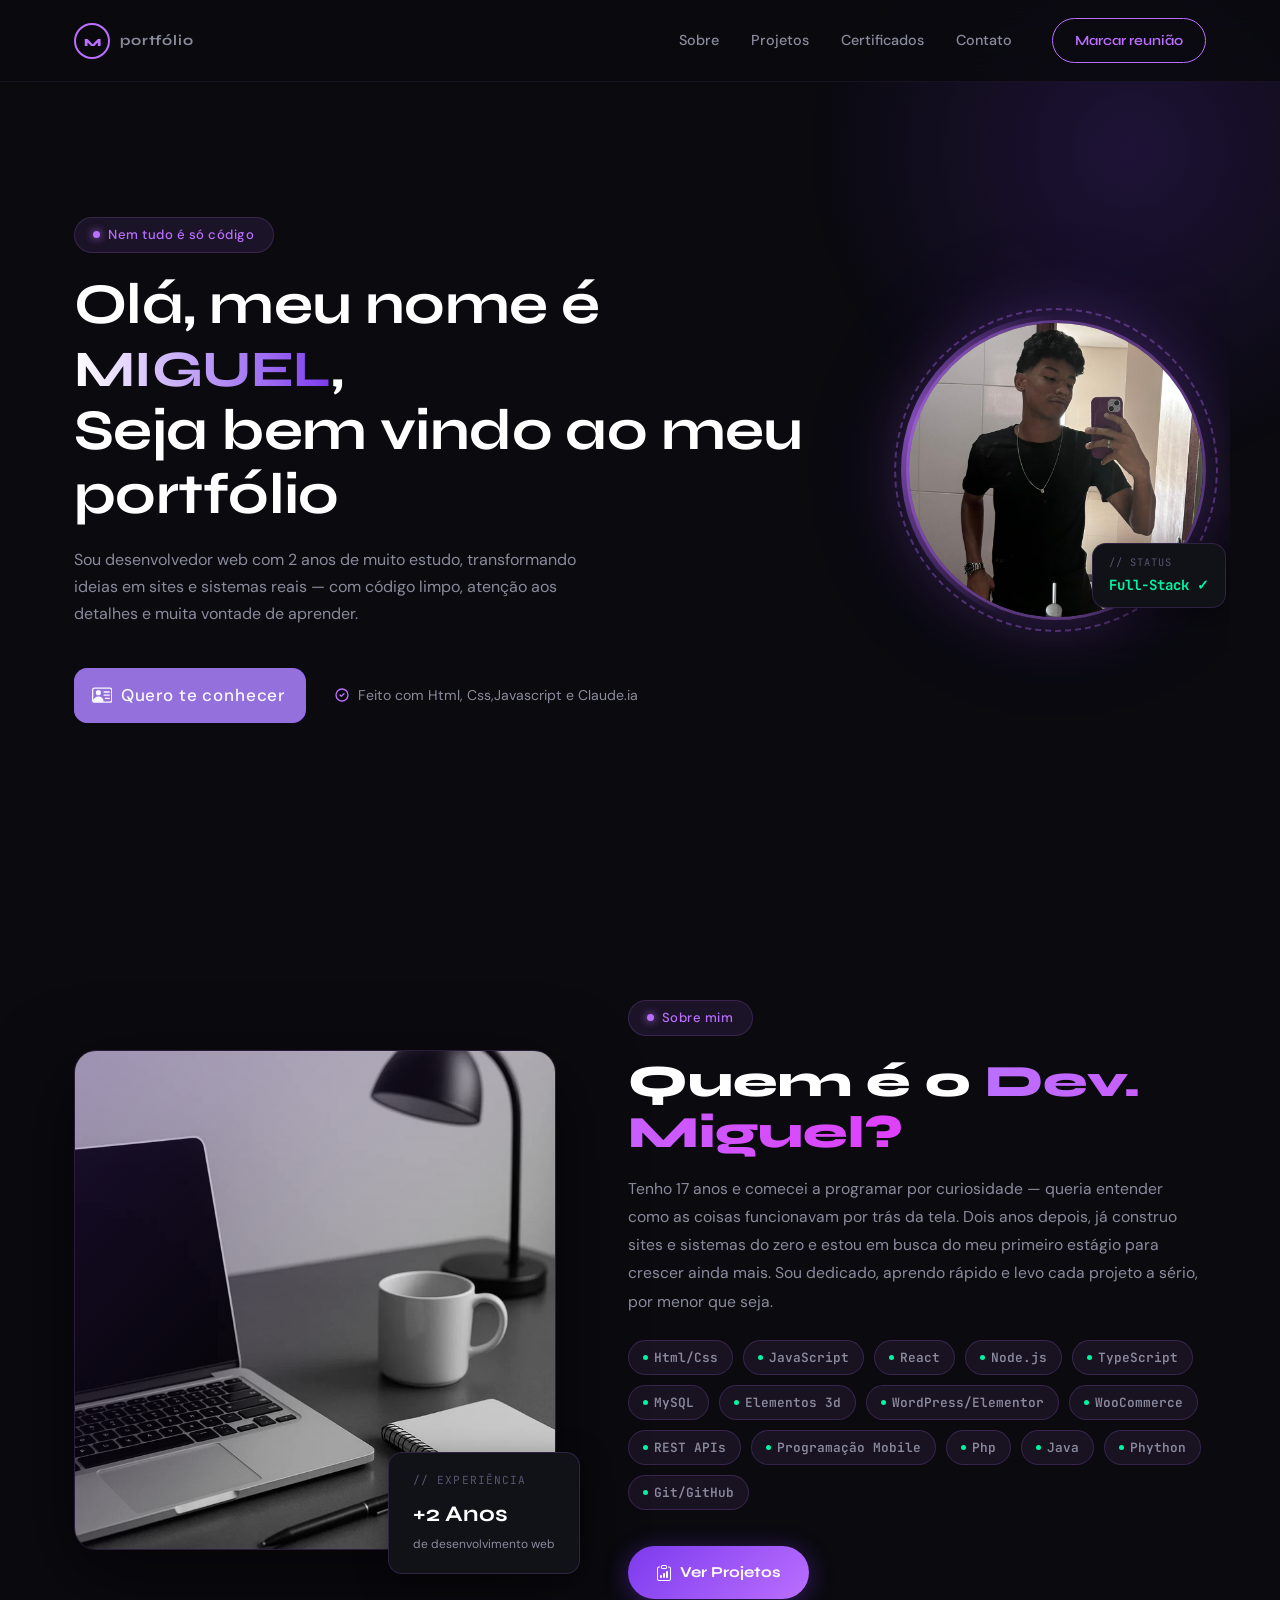
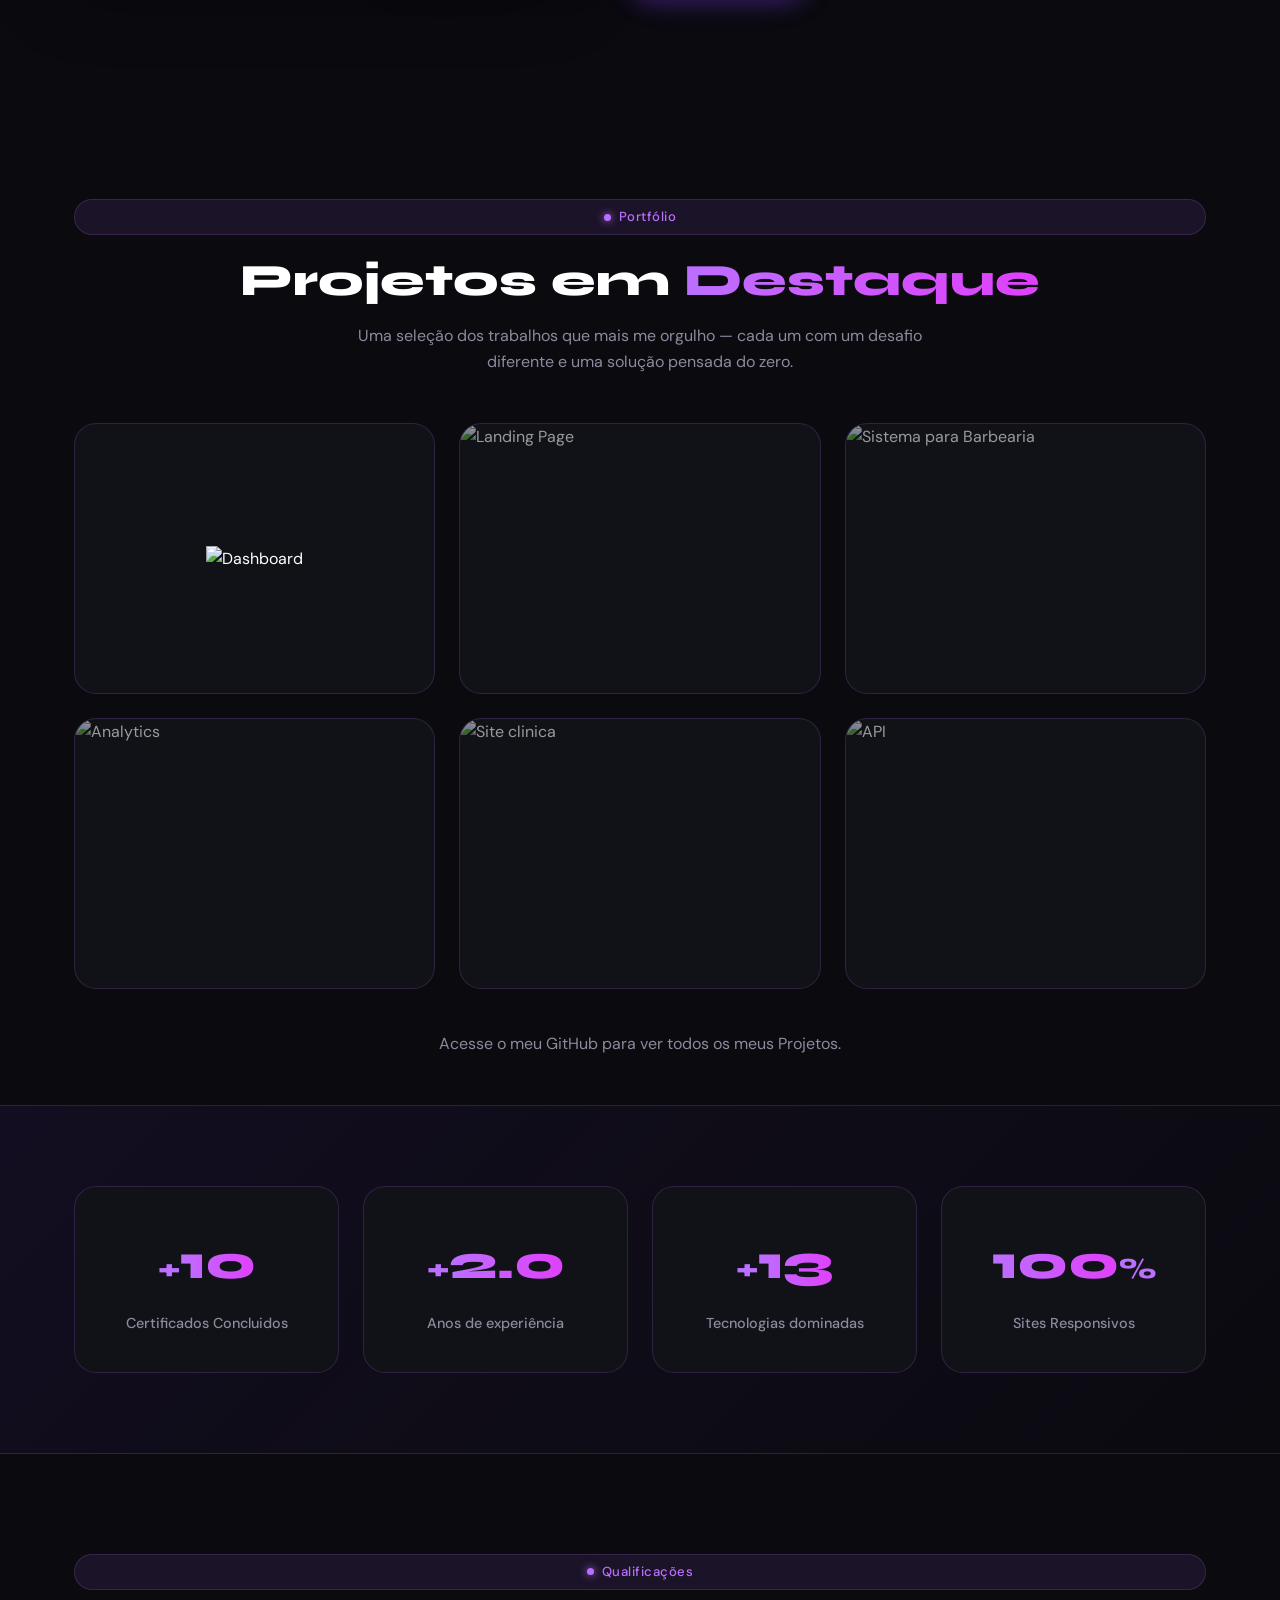
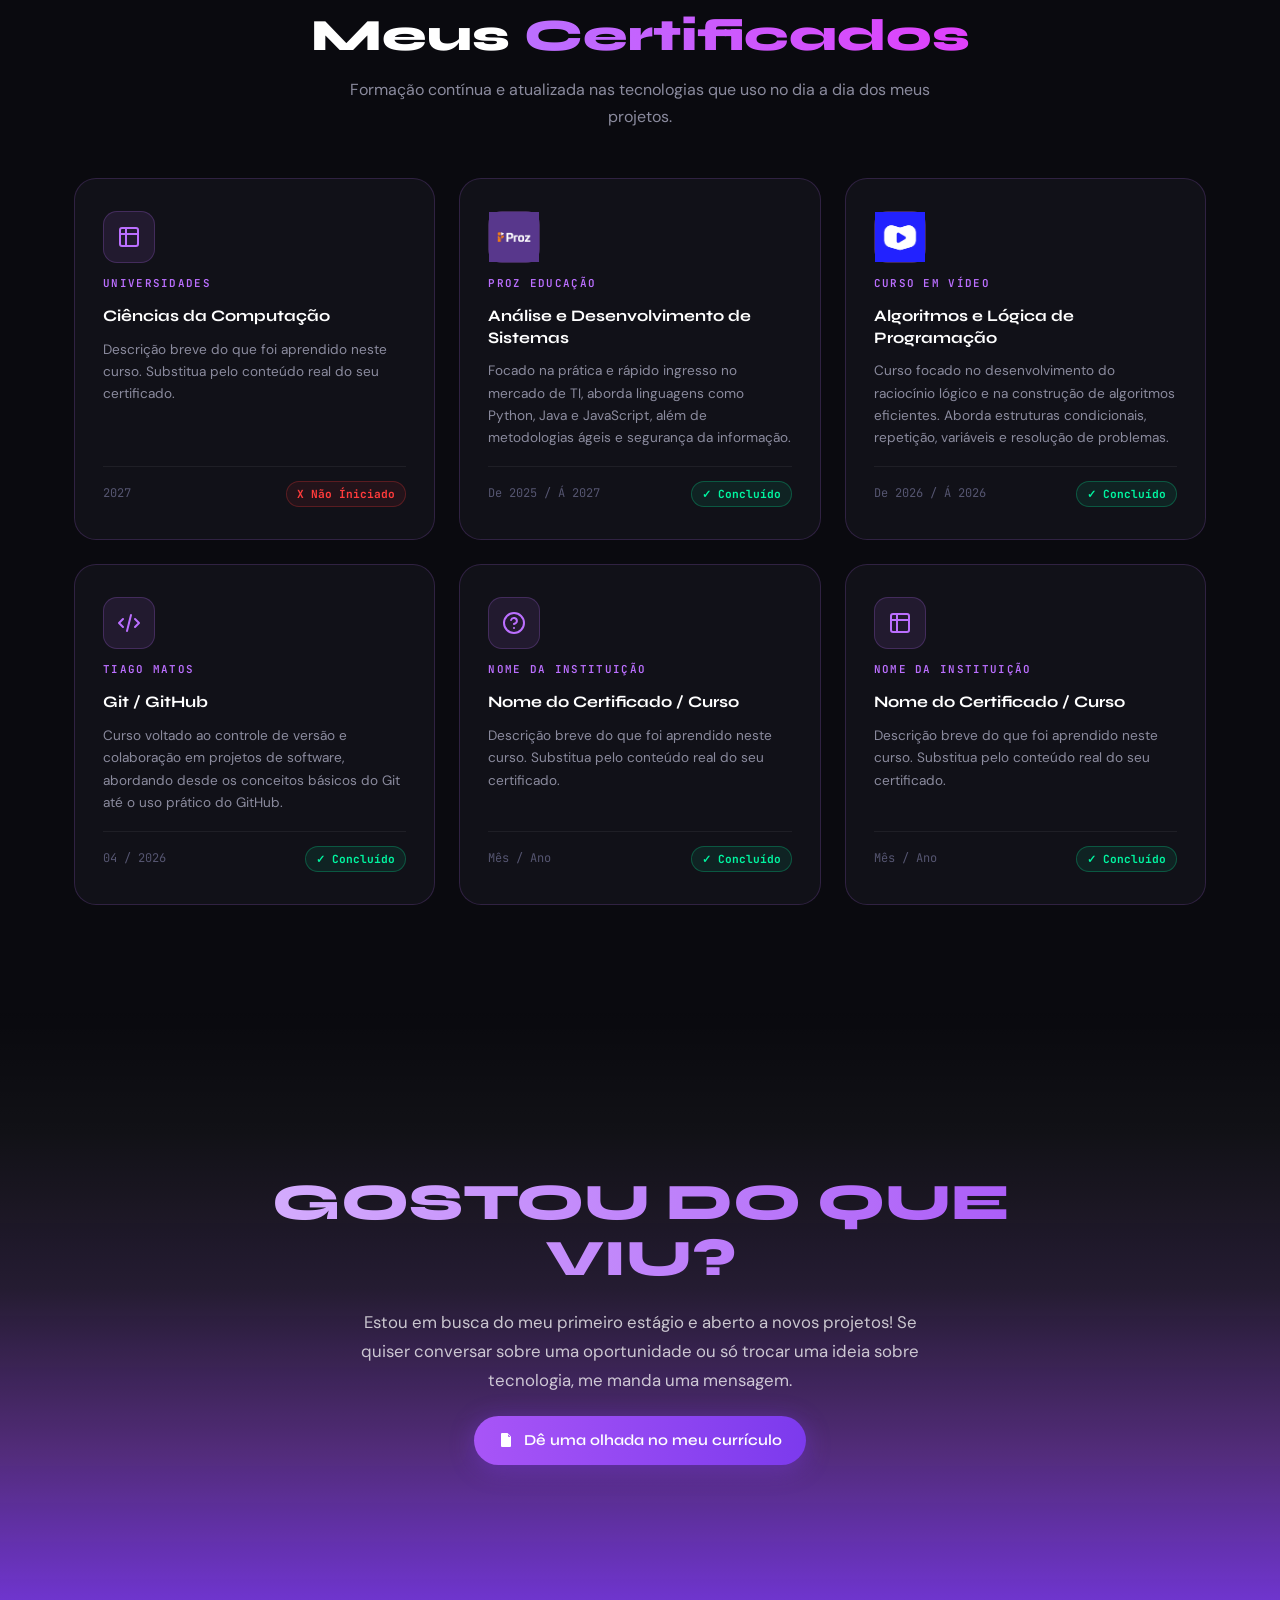
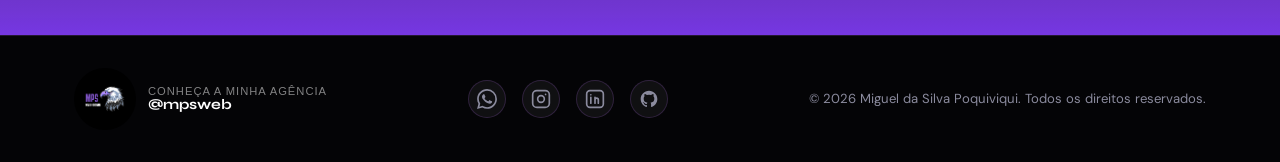
==== commit 26050c20: "Update index.html" ====
--- a/index.html
+++ b/index.html
@@ -355,17 +355,6 @@
   </div>
 </section>
 
-<!-- Link - Página de todos os certificados -->
-<a href="certs/cert.html" class="cssbuttons-io-button" target="_blank">
-  Ver Mais
-  <div class="icon">
-    <svg height="24" width="24" viewBox="0 0 24 24" xmlns="http://www.w3.org/2000/svg">
-      <path d="M0 0h24v24H0z" fill="none"></path>
-      <path d="M16.172 11l-5.364-5.364 1.414-1.414L20 12l-7.778 7.778-1.414-1.414L16.172 13H4v-2z" fill="currentColor"></path>
-    </svg>
-  </div>
-</a>
-
 <!-- ─── X - CERTIFICADO ─── -->
 <div class="cert-modal-overlay" id="certModal">
   <div class="cert-modal-box">
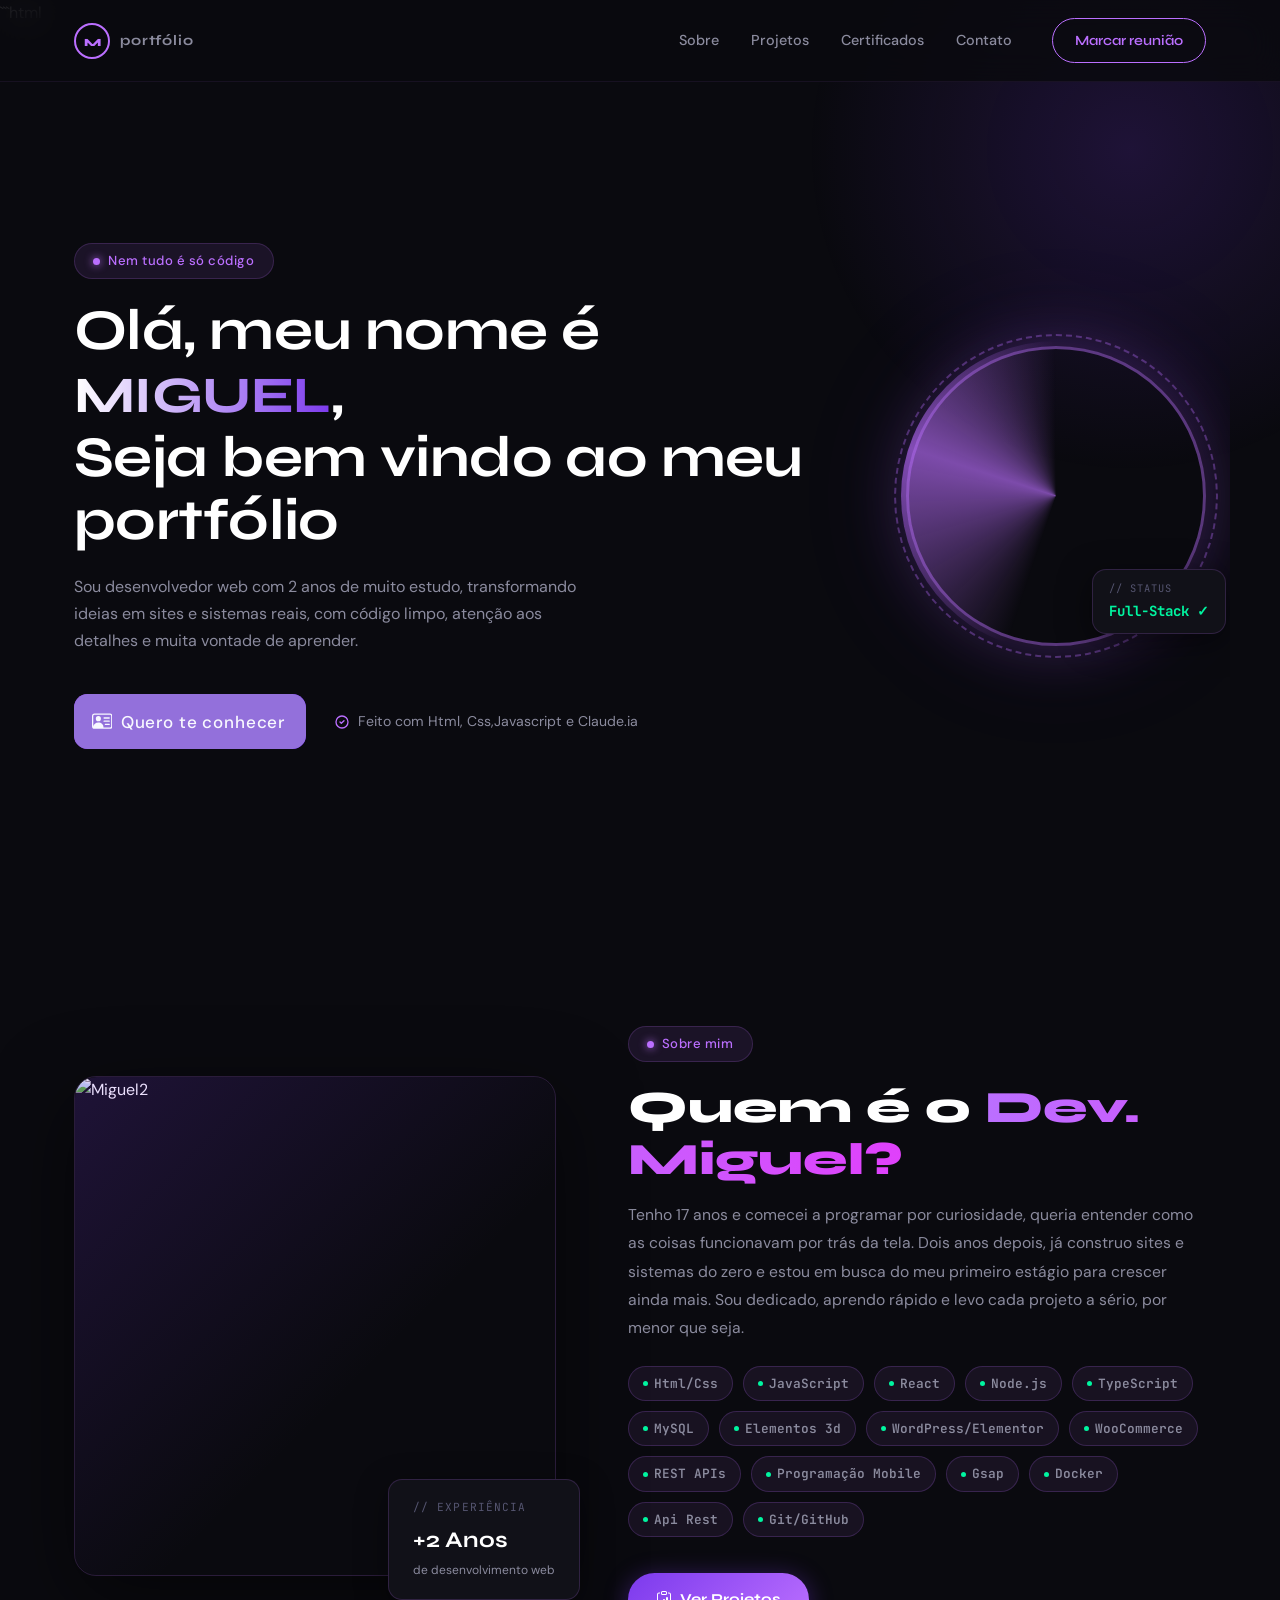
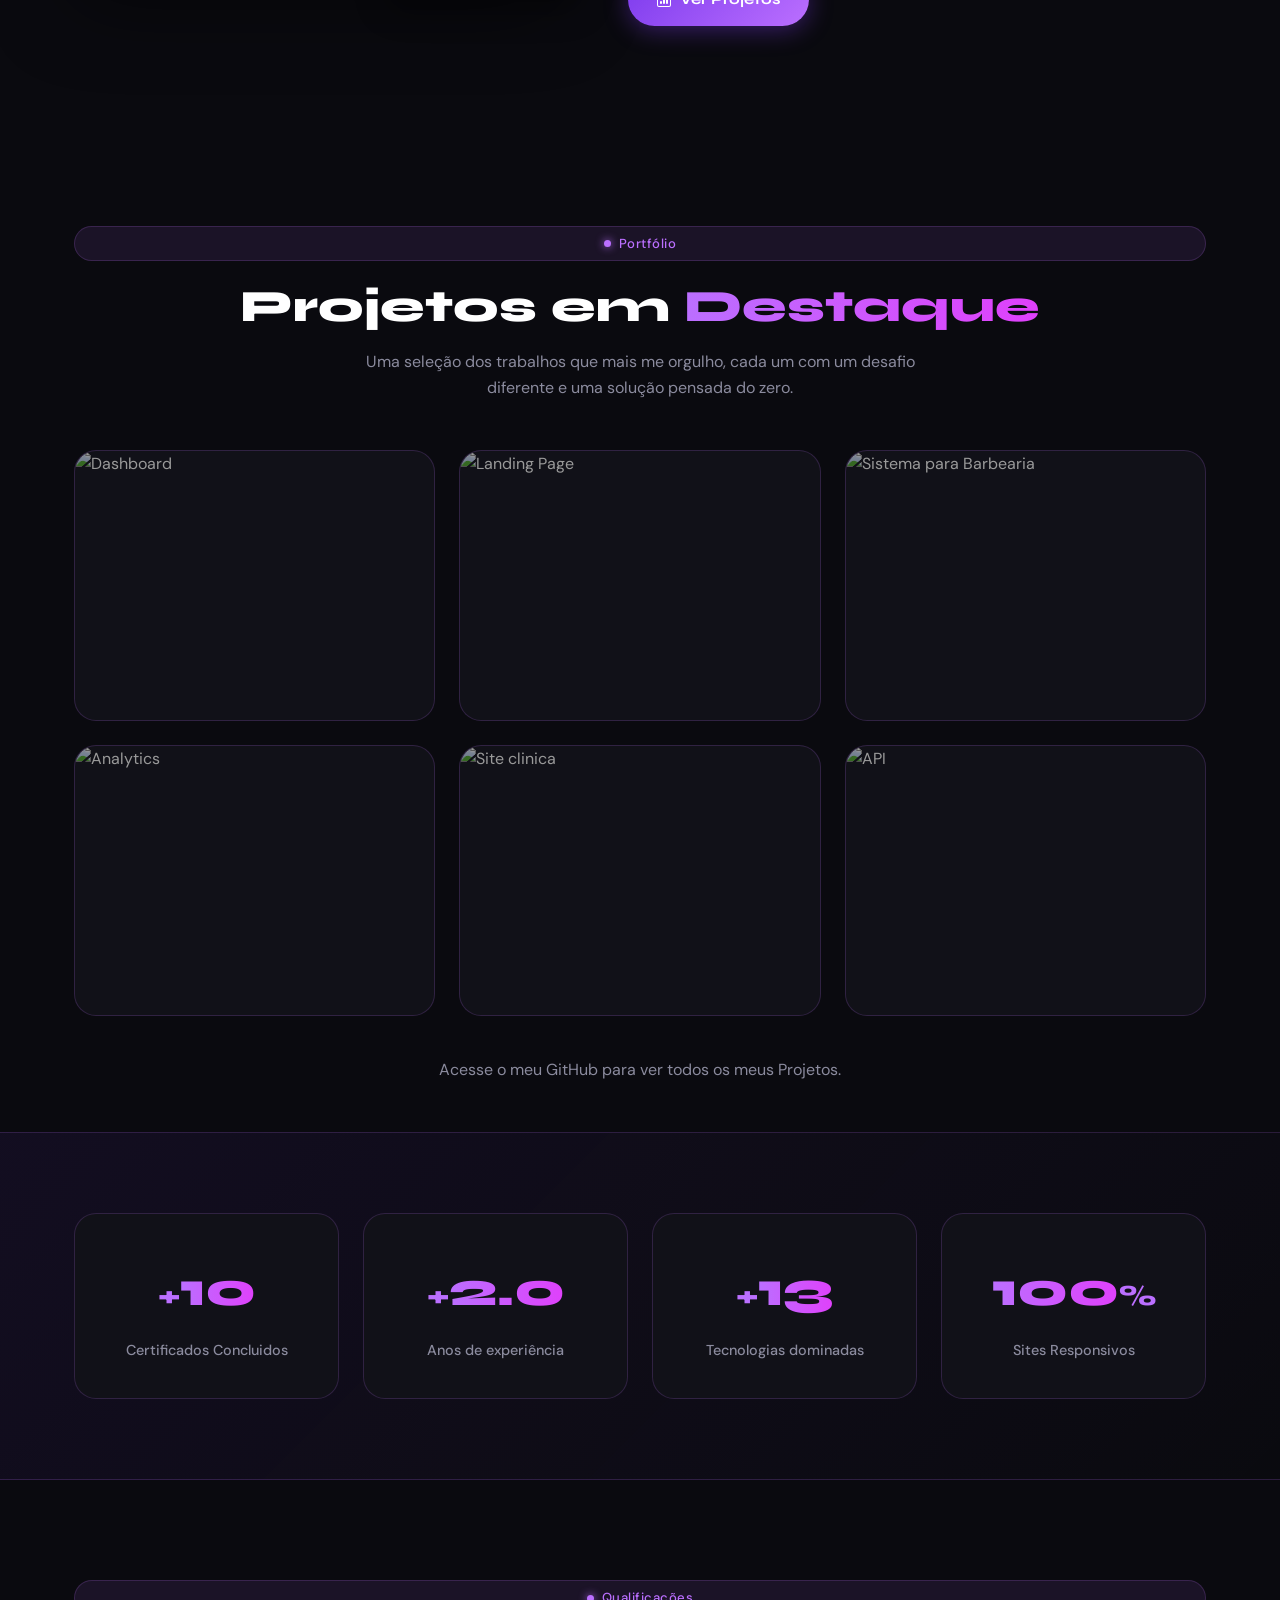
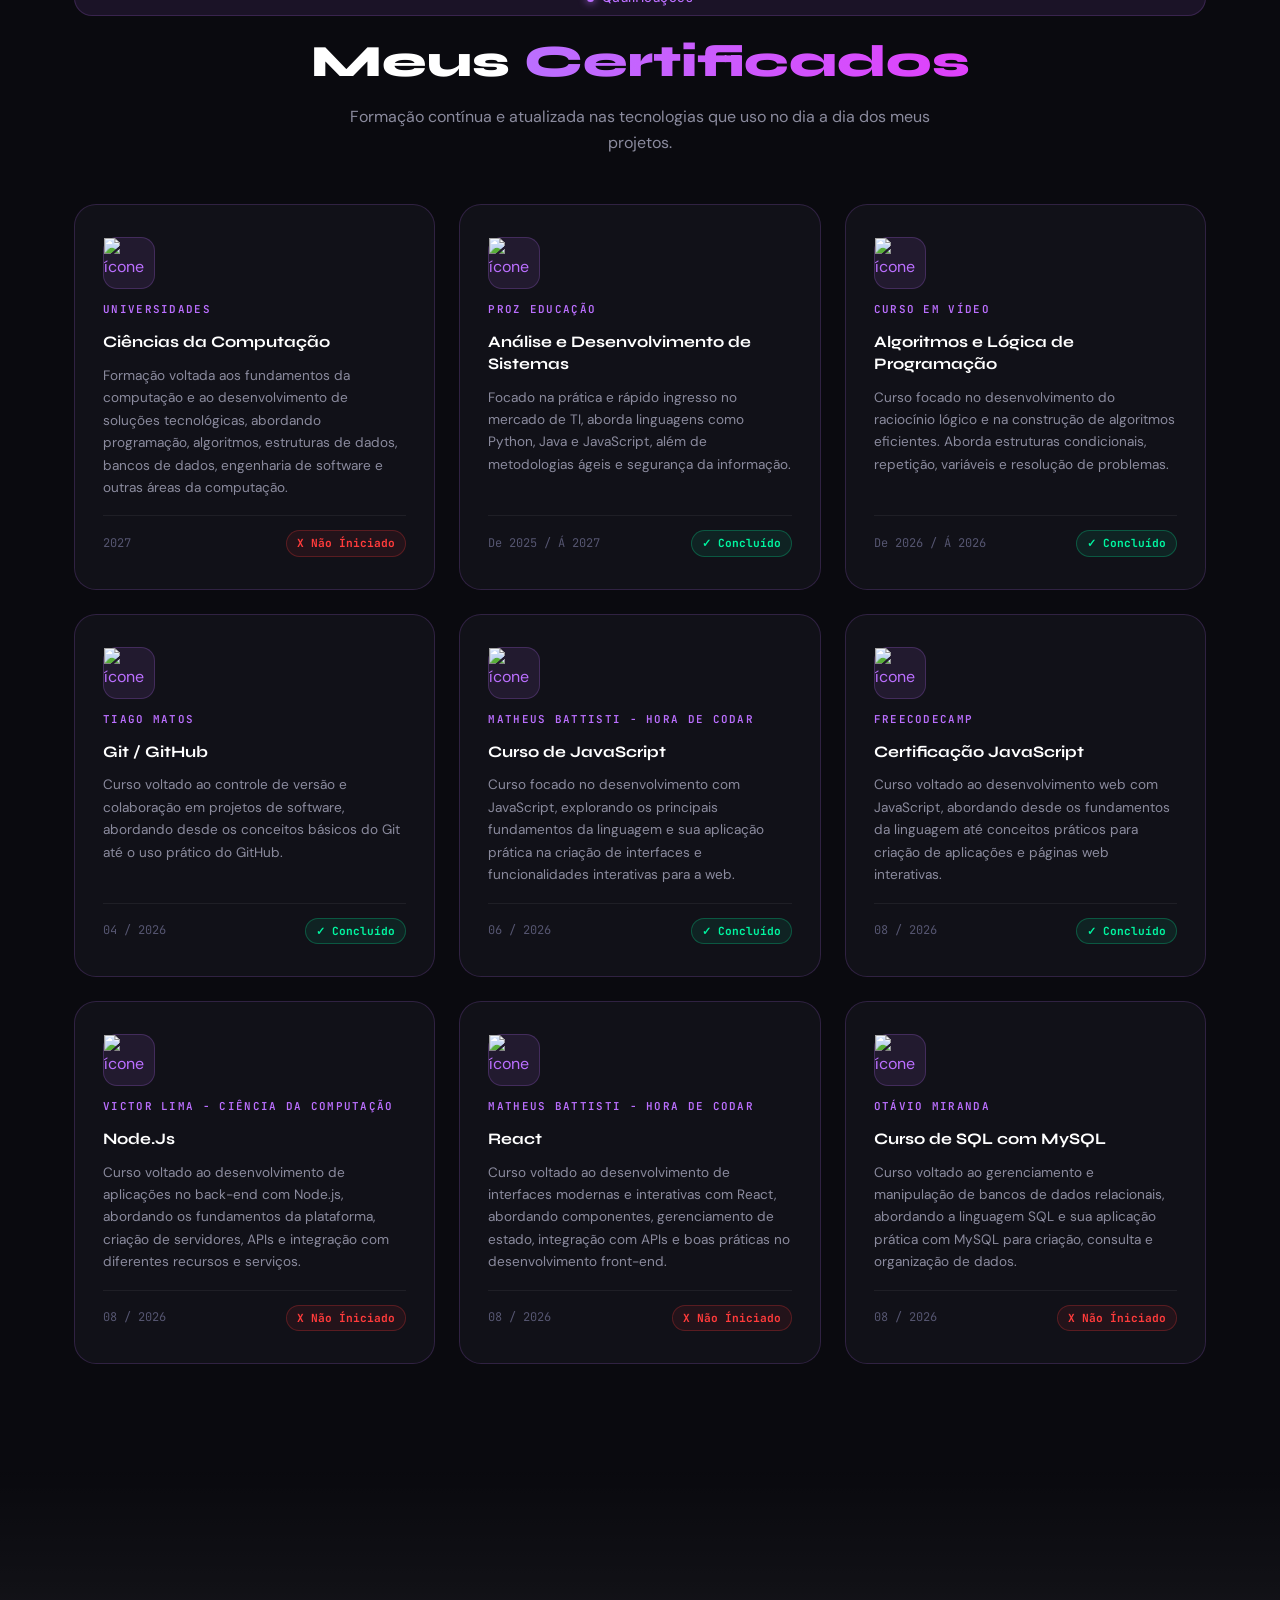
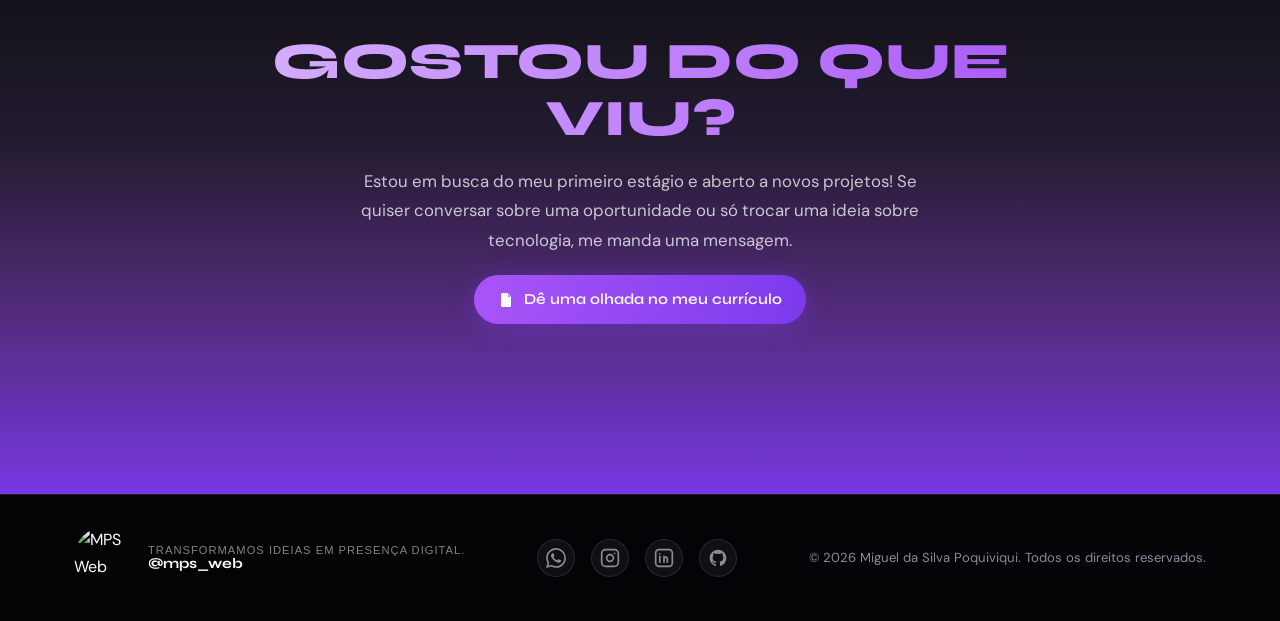
==== commit adf384e5: "Update index.html" ====
--- a/index.html
+++ b/index.html
@@ -1,48 +1,86 @@
 <!DOCTYPE html>
 <html lang="pt-BR">
-<head>
-  <meta charset="UTF-8" />
-  <meta name="viewport" content="width=device-width, initial-scale=1.0" />
-  <title>Miguel | Portfólio</title>
-  <link rel="preconnect" href="https://fonts.googleapis.com" />
-  <link rel="preconnect" href="https://fonts.gstatic.com" crossorigin />
-  <link href="https://fonts.googleapis.com/css2?family=Syne:wght@400;600;700;800&family=DM+Sans:wght@300;400;500;600&family=JetBrains+Mono:wght@400;600;700&display=swap" rel="stylesheet" />
-  <link rel="stylesheet" href="https://unpkg.com/kursor/dist/kursor.css" />
-
-  <!--favicon-->
-  <link id="favicon" rel="icon" type="image/png" href="imgs/letter-m.png">
-
-  <!--titulo do navegador quando o cliente sair do site-->
-  <script>
-    function trocarFavicon(src) {
-  const favicon = document.getElementById("favicon");
-  favicon.href = src + "?v=" + Date.now();
+  <head>
+      <meta charset="UTF-8">
+      <meta name="viewport" content="width=device-width, initial-scale=1.0">
+      <title>Miguel | Portfólio</title>
+      <meta name="description" content="Portfólio de Miguel Poquiviqui, desenvolvedor web Full Stack. Conheça meus projetos, tecnologias e experiências em desenvolvimento Front-end e Back-end.">
+      <meta name="robots" content="index, follow">
+      <meta name="author" content="Miguel Poquiviqui">
+      <link rel="canonical" href="https://miguelpoquiviqui.github.io/miguel/">
+      <meta property="og:type" content="website">
+      <meta property="og:locale" content="pt_BR">
+      <meta property="og:site_name" content="Miguel Poquiviqui | Portfólio">
+      <meta property="og:title" content="Miguel Poquiviqui | Desenvolvedor Web Full Stack">
+      <meta property="og:description" content="Conheça o portfólio de Miguel Poquiviqui, seus projetos, tecnologias e experiências em desenvolvimento web.">
+      <meta property="og:url" content="https://miguelpoquiviqui.github.io/miguel/">
+      <meta property="og:image" content="https://miguelpoquiviqui.github.io/miguel/imgs/eu3.jpg">
+      <meta property="og:image:alt" content="Miguel Poquiviqui | Desenvolvedor Web">
+      <meta name="twitter:card" content="summary_large_image">
+      <meta name="twitter:title" content="Miguel Poquiviqui | Desenvolvedor Web Full Stack">
+      <meta name="twitter:description" content="Conheça o portfólio de Miguel Poquiviqui, seus projetos, tecnologias e experiências em desenvolvimento web.">
+      <meta name="twitter:image" content="https://miguelpoquiviqui.github.io/miguel/imgs/eu3.jpg">
+      <link rel="preconnect" href="https://fonts.googleapis.com">
+      <link rel="preconnect" href="https://fonts.gstatic.com" crossorigin>
+      <link href="https://fonts.googleapis.com/css2?family=Syne:wght@400;600;700;800&family=DM+Sans:wght@300;400;500;600&family=JetBrains+Mono:wght@400;600;700&display=swap" rel="stylesheet">
+      <link rel="stylesheet" href="https://unpkg.com/kursor/dist/kursor.css">
+      <!-- Favicon -->
+      <link id="favicon" rel="icon" type="image/png" href="imgs/letter-m.png">
+  
+      <!-- Título do navegador quando o usuário sair do site -->
+      <script>
+          function trocarFavicon(src) {
+              const favicon = document.getElementById("favicon");
+              favicon.href = src + "?v=" + Date.now();
+          }
+  
+          const tituloOriginal = document.title;
+          let intervalo;
+  
+          document.addEventListener("visibilitychange", () => {
+              if (document.hidden) {
+                  document.title = "Volte aqui...";
+  
+                  let alerta = false;
+  
+                  intervalo = setInterval(() => {
+                      trocarFavicon(
+                          alerta
+                              ? "imgs/favicon-alerta-grande.png"
+                              : "imgs/favicon-alerta-pequeno.png"
+                      );
+  
+                      alerta = !alerta;
+                  }, 1000);
+  
+              } else {
+                  clearInterval(intervalo);
+                  trocarFavicon("imgs/letter-m.png");
+                  document.title = tituloOriginal;
+              }
+          });
+      </script>
+  
+      <!-- CSS -->
+      <link rel="stylesheet" href="style.css">
+      ```html
+<!-- Dados estruturados -->
+<script type="application/ld+json">
+{
+    "@context": "https://schema.org",
+    "@type": "Person",
+    "name": "Miguel Poquiviqui",
+    "url": "https://miguelpoquiviqui.github.io/miguel/",
+    "jobTitle": "Desenvolvedor Web Full Stack",
+    "sameAs": [
+        "https://github.com/miguelpoquiviqui",
+        "https://www.linkedin.com/in/dev-miguel-9553bb368/",
+        "https://www.instagram.com/miguelpoquiviqui_"
+    ]
 }
-const tituloOriginal = document.title;
-let intervalo;
-document.addEventListener("visibilitychange", () => {
-  if (document.hidden) {
-      document.title = "Volte aqui...";
-      let alerta = false;
-      intervalo = setInterval(() => {
-          trocarFavicon(
-              alerta
-                  ? "imgs/favicon-alerta-grande.png"
-                  : "imgs/favicon-alerta-pequeno.png"
-          );
-          alerta = !alerta
-      }, 1000);
-  } else {
-      clearInterval(intervalo);
-      trocarFavicon("imgs/letter-m.png");
-      document.title = tituloOriginal;
-  }
-});
-  </script>
-
-  <!-- CSS -->
-  <link rel="stylesheet" href="style.css">
-</head>
+</script>
+  </head>
+
 <body>
 
 <!-- PRELOADER -->
@@ -85,9 +123,7 @@
         Olá, meu nome é<span class="ctt-titulo-2"> Miguel</span>,<br>
         Seja bem vindo ao meu portfólio
       </h1>
-      <p class="comeco-sub">
-        Sou desenvolvedor web com 2 anos de muito estudo, transformando ideias em sites e sistemas reais — com código limpo, atenção aos detalhes e muita vontade de aprender.
-      </p>
+      <p class="comeco-sub">Sou desenvolvedor web com 2 anos de muito estudo, transformando ideias em sites e sistemas reais, com código limpo, atenção aos detalhes e muita vontade de aprender.</p>
       <div class="comeco-actions">
         <!-- BOTÃO --> 
         <a class="cssbuttons-io" href="https://wa.me/5531982579306" target="_blank">
@@ -111,7 +147,7 @@
     <div class="envolta-foto">
       <div class="anel-foto">
         <div class="img-principal">
-          <img src="imgs\eu3.jpg" alt="Miguel" />
+          <img src="imgs/eu2.jpg" alt="Miguel" />
         </div>
         <div class="card-foto">
           <div class="titulo-foto">// Status</div>
@@ -138,7 +174,7 @@
         <div class="about-text">
           <div class="badge-pill"><span class="badge-dot"></span> Sobre mim</div>
           <h2 class="section-title">Quem é o <span class="highlight">Dev. Miguel?</span></h2>
-          <p class="ex-desc">Tenho 17 anos e comecei a programar por curiosidade — queria entender como as coisas funcionavam por trás da tela. Dois anos depois, já construo sites e sistemas do zero e estou em busca do meu primeiro estágio para crescer ainda mais. Sou dedicado, aprendo rápido e levo cada projeto a sério, por menor que seja.</p>
+          <p class="ex-desc">Tenho 17 anos e comecei a programar por curiosidade, queria entender como as coisas funcionavam por trás da tela. Dois anos depois, já construo sites e sistemas do zero e estou em busca do meu primeiro estágio para crescer ainda mais. Sou dedicado, aprendo rápido e levo cada projeto a sério, por menor que seja.</p>
           <div class="skills-cards">
             <span class="skill-card"><span class="skill-card-ativo"></span>Html/Css</span>
             <span class="skill-card"><span class="skill-card-ativo"></span>JavaScript</span>
@@ -151,9 +187,9 @@
             <span class="skill-card"><span class="skill-card-ativo"></span>WooCommerce</span>
             <span class="skill-card"><span class="skill-card-ativo"></span>REST APIs</span>
             <span class="skill-card"><span class="skill-card-ativo"></span>Programação Mobile</span>
-            <span class="skill-card"><span class="skill-card-ativo"></span>Php</span>
-            <span class="skill-card"><span class="skill-card-ativo"></span>Java</span>
-            <span class="skill-card"><span class="skill-card-ativo"></span>Phython</span>
+            <span class="skill-card"><span class="skill-card-ativo"></span>Gsap</span>
+            <span class="skill-card"><span class="skill-card-ativo"></span>Docker</span>
+            <span class="skill-card"><span class="skill-card-ativo"></span>Api Rest</span>
             <span class="skill-card"><span class="skill-card-ativo"></span>Git/GitHub</span>
           </div>
           <!-- BOTÂO --> 
@@ -176,16 +212,16 @@
     <div class="container">
       <div class="badge-pill center"><span class="badge-dot"></span> Portfólio</div>
       <h2 class="section-title center">Projetos em <span class="highlight">Destaque</span></h2>
-      <p class="section-sub center">Uma seleção dos trabalhos que mais me orgulho — cada um com um desafio diferente e uma solução pensada do zero.</p>
+      <p class="section-sub center">Uma seleção dos trabalhos que mais me orgulho, cada um com um desafio diferente e uma solução pensada do zero.</p>
       <div class="projects-grid">
 
         <div class="project-card">
-          <div class=".project-img-wrap"><img src="https://images.unsplash.com/photo-1651876360196-a8c378bfca7f?q=80&w=880&auto=format&fit=crop&ixlib=rb-4.1.0&ixid=M3wxMjA3fDB8MHxwaG90by1wYWdlfHx8fGVufDB8fHx8fA%3D%3D" alt="Dashboard" loading="lazy" /></div>
+          <div class="project-img-wrap"><img src="https://images.unsplash.com/photo-1467232004584-a241de8bcf5d?w=800&q=80" alt="Dashboard" loading="lazy" /></div>
           <div class="project-overlay">
             <span class="project-tag">Front-end</span>
-            <h4>Landing Page Futurista</h4>
-            <p>Animações avançadas com GSAP e elementos 3D para uma experiência visual imersiva.</p>
-            <a href="https://miguelpoquiviqui.github.io/Distorting/" class="btn-outline-sm" target="_blank">Ver projeto →</a>
+            <h4>Dashboard administrativo</h4>
+            <p>Painel de gestão com gráficos em tempo real e controle de acesso.</p>
+            <a href="#contact" class="btn-outline-sm" target="_blank">Ver projeto →</a>
           </div>
         </div>
 
@@ -267,21 +303,21 @@
     <p class="section-sub center">Formação contínua e atualizada nas tecnologias que uso no dia a dia dos meus projetos.</p>
 
     <div class="certs-grid">
-      <!-- CARD 1 — troque "imgs/cert-6.jpg" pela foto do seu certificado -->
+      <!-- CARD 1 -->
       <div class="cert-card" data-cert="imgs/cert-6.jpg">
         <div class="cert-icon-wrap">
-          <svg width="24" height="24" fill="none" viewBox="0 0 24 24"><path d="M9 3H5a2 2 0 00-2 2v4m6-6h10a2 2 0 012 2v4M9 3v18m0 0h10a2 2 0 002-2V9M9 21H5a2 2 0 01-2-2V9m0 0h18" stroke="currentColor" stroke-width="2" stroke-linecap="round" stroke-linejoin="round"/></svg>
+          <img src="imgs/descomplica.png" width="24" height="24" alt="ícone">
         </div>
         <div class="cert-issuer">Universidades</div>
         <div class="cert-title">Ciências da Computação</div>
-        <div class="cert-desc">Descrição breve do que foi aprendido neste curso. Substitua pelo conteúdo real do seu certificado.</div>
+        <div class="cert-desc">Formação voltada aos fundamentos da computação e ao desenvolvimento de soluções tecnológicas, abordando programação, algoritmos, estruturas de dados, bancos de dados, engenharia de software e outras áreas da computação.</div>
         <div class="cert-meta">
           <span class="cert-date">2027</span>
           <span class="cert-badge-red">X Não Íniciado</span>
         </div>
       </div>
 
-      <!-- CARD 2 — troque "imgs/cert-proz.jpg" pela foto do seu certificado -->
+      <!-- CARD 2 -->
       <div class="cert-card" data-cert="imgs/certif.jpg">
         
         <div class="cert-icon-wrap">
@@ -296,7 +332,7 @@
         </div>
       </div>
 
-      <!-- CARD 3 — troque "imgs/cert-curso-video.jpg" pela foto do seu certificado -->
+      <!-- CARD 3 -->
       <div class="cert-card" data-cert="imgs/cert-curso-video.jpg">
         <div class="cert-icon-wrap">
           <img src="imgs/curso-em-video.png" width="24" height="24" alt="ícone">
@@ -310,10 +346,10 @@
         </div>
       </div>
 
-      <!-- CARD 4 — troque "imgs/cert-git.jpg" pela foto do seu certificado -->
+      <!-- CARD 4 -->
       <div class="cert-card" data-cert="imgs/cert-git.jpg">
         <div class="cert-icon-wrap">
-          <svg width="24" height="24" fill="none" viewBox="0 0 24 24"><path d="M10 20l4-16m4 4l4 4-4 4M6 16l-4-4 4-4" stroke="currentColor" stroke-width="2" stroke-linecap="round" stroke-linejoin="round"/></svg>
+          <img src="imgs/git.jpg" width="24" height="24" alt="ícone">
         </div>
         <div class="cert-issuer">Tiago Matos</div>
         <div class="cert-title">Git / GitHub</div>
@@ -324,33 +360,76 @@
         </div>
       </div>
 
-      <!-- CARD 5 — troque "imgs/cert-4.jpg" pela foto do seu certificado -->
+      <!-- CARD 5 -->
       <div class="cert-card" data-cert="imgs/cert-4.jpg">
         <div class="cert-icon-wrap">
-          <svg width="24" height="24" fill="none" viewBox="0 0 24 24"><circle cx="12" cy="12" r="10" stroke="currentColor" stroke-width="2"/><path d="M9.09 9a3 3 0 015.83 1c0 2-3 3-3 3M12 17h.01" stroke="currentColor" stroke-width="2" stroke-linecap="round"/></svg>
-        </div>
-        <div class="cert-issuer">Nome da Instituição</div>
-        <div class="cert-title">Nome do Certificado / Curso</div>
-        <div class="cert-desc">Descrição breve do que foi aprendido neste curso. Substitua pelo conteúdo real do seu certificado.</div>
-        <div class="cert-meta">
-          <span class="cert-date">Mês / Ano</span>
+          <img src="imgs/js.png" width="24" height="24" alt="ícone">
+        </div>
+        <div class="cert-issuer">Matheus Battisti - Hora de Codar</div>
+        <div class="cert-title">Curso de JavaScript</div>
+        <div class="cert-desc">Curso focado no desenvolvimento com JavaScript, explorando os principais fundamentos da linguagem e sua aplicação prática na criação de interfaces e funcionalidades interativas para a web.</div>
+        <div class="cert-meta">
+          <span class="cert-date">06 / 2026</span>
           <span class="cert-badge">✓ Concluído</span>
         </div>
       </div>
 
-      <!-- CARD 6 — troque "imgs/cert-5.jpg" pela foto do seu certificado -->
+      <!-- CARD 6 -->
       <div class="cert-card" data-cert="imgs/cert-5.jpg">
         <div class="cert-icon-wrap">
-          <svg width="24" height="24" fill="none" viewBox="0 0 24 24"><path d="M9 3H5a2 2 0 00-2 2v4m6-6h10a2 2 0 012 2v4M9 3v18m0 0h10a2 2 0 002-2V9M9 21H5a2 2 0 01-2-2V9m0 0h18" stroke="currentColor" stroke-width="2" stroke-linecap="round" stroke-linejoin="round"/></svg>
-        </div>
-        <div class="cert-issuer">Nome da Instituição</div>
-        <div class="cert-title">Nome do Certificado / Curso</div>
-        <div class="cert-desc">Descrição breve do que foi aprendido neste curso. Substitua pelo conteúdo real do seu certificado.</div>
-        <div class="cert-meta">
-          <span class="cert-date">Mês / Ano</span>
+          <img src="imgs/codecamp.jpg" width="24" height="24" alt="ícone">
+        </div>
+        <div class="cert-issuer">Freecodecamp</div>
+        <div class="cert-title">Certificação JavaScript</div>
+        <div class="cert-desc">Curso voltado ao desenvolvimento web com JavaScript, abordando desde os fundamentos da linguagem até conceitos práticos para criação de aplicações e páginas web interativas.</div>
+        <div class="cert-meta">
+          <span class="cert-date">08 / 2026</span>
           <span class="cert-badge">✓ Concluído</span>
         </div>
       </div>
+
+      <!-- CARD 7 -->
+      <div class="cert-card" data-cert="imgs/cert-5.jpg">
+        <div class="cert-icon-wrap">
+          <img src="imgs/node.jpg" width="24" height="24" alt="ícone">
+        </div>
+        <div class="cert-issuer">Victor Lima - Ciência da Computação</div>
+        <div class="cert-title">Node.Js </div>
+        <div class="cert-desc">Curso voltado ao desenvolvimento de aplicações no back-end com Node.js, abordando os fundamentos da plataforma, criação de servidores, APIs e integração com diferentes recursos e serviços.</div>
+        <div class="cert-meta">
+          <span class="cert-date">08 / 2026</span>
+          <span class="cert-badge-red">X Não Íniciado</span>
+        </div>
+      </div>
+
+      <!-- CARD 8 -->
+      <div class="cert-card" data-cert="imgs/cert-5.jpg">
+        <div class="cert-icon-wrap">
+          <img src="imgs/react.jpg" width="24" height="24" alt="ícone">
+        </div>
+        <div class="cert-issuer">Matheus Battisti - Hora de Codar</div>
+        <div class="cert-title">React</div>
+        <div class="cert-desc">Curso voltado ao desenvolvimento de interfaces modernas e interativas com React, abordando componentes, gerenciamento de estado, integração com APIs e boas práticas no desenvolvimento front-end.</div>
+        <div class="cert-meta">
+          <span class="cert-date">08 / 2026</span>
+          <span class="cert-badge-red">X Não Íniciado</span>
+        </div>
+      </div>
+
+      <!-- CARD 9 -->
+      <div class="cert-card" data-cert="imgs/cert-5.jpg">
+        <div class="cert-icon-wrap">
+          <img src="imgs/bd.jpg" width="24" height="24" alt="ícone">
+        </div>
+        <div class="cert-issuer">Otávio Miranda</div>
+        <div class="cert-title">Curso de SQL com MySQL</div>
+        <div class="cert-desc">Curso voltado ao gerenciamento e manipulação de bancos de dados relacionais, abordando a linguagem SQL e sua aplicação prática com MySQL para criação, consulta e organização de dados.</div>
+        <div class="cert-meta">
+          <span class="cert-date">08 / 2026</span>
+          <span class="cert-badge-red">X Não Íniciado</span>
+        </div>
+      </div>
+
     </div>
   </div>
 </section>
@@ -418,15 +497,15 @@
 <footer class="footer">
     <div class="container footer-inner">
       <div class="footer-logo">
-        <a href="https://www.instagram.com/agencia_mps/" target="_blank" rel="noopener">
-          <img src="imgs\mps_web_logo.png" alt="MPS Web">
+        <a href="https://www.instagram.com/mps_web/" target="_blank" rel="noopener">
+          <img src="imgs/mps-logo.png" alt="MPS Web">
         </a>
       
         <div class="footer-text">
-          <span class="footer-small">conheça a minha agência</span>
+          <span class="footer-small">Transformamos ideias em presença digital.</span>
           
-          <a href="https://www.instagram.com/agencia_mps/" target="_blank" rel="noopener" class="footer-name">
-            @mpsweb
+          <a href="https://www.instagram.com/mps_web/" target="_blank" rel="noopener" class="footer-name">
+            @mps_web
           </a>
         </div>
       </div>
@@ -451,6 +530,5 @@
 
 <script src="script.js"></script>
 
-</script>
 </body>
 </html>
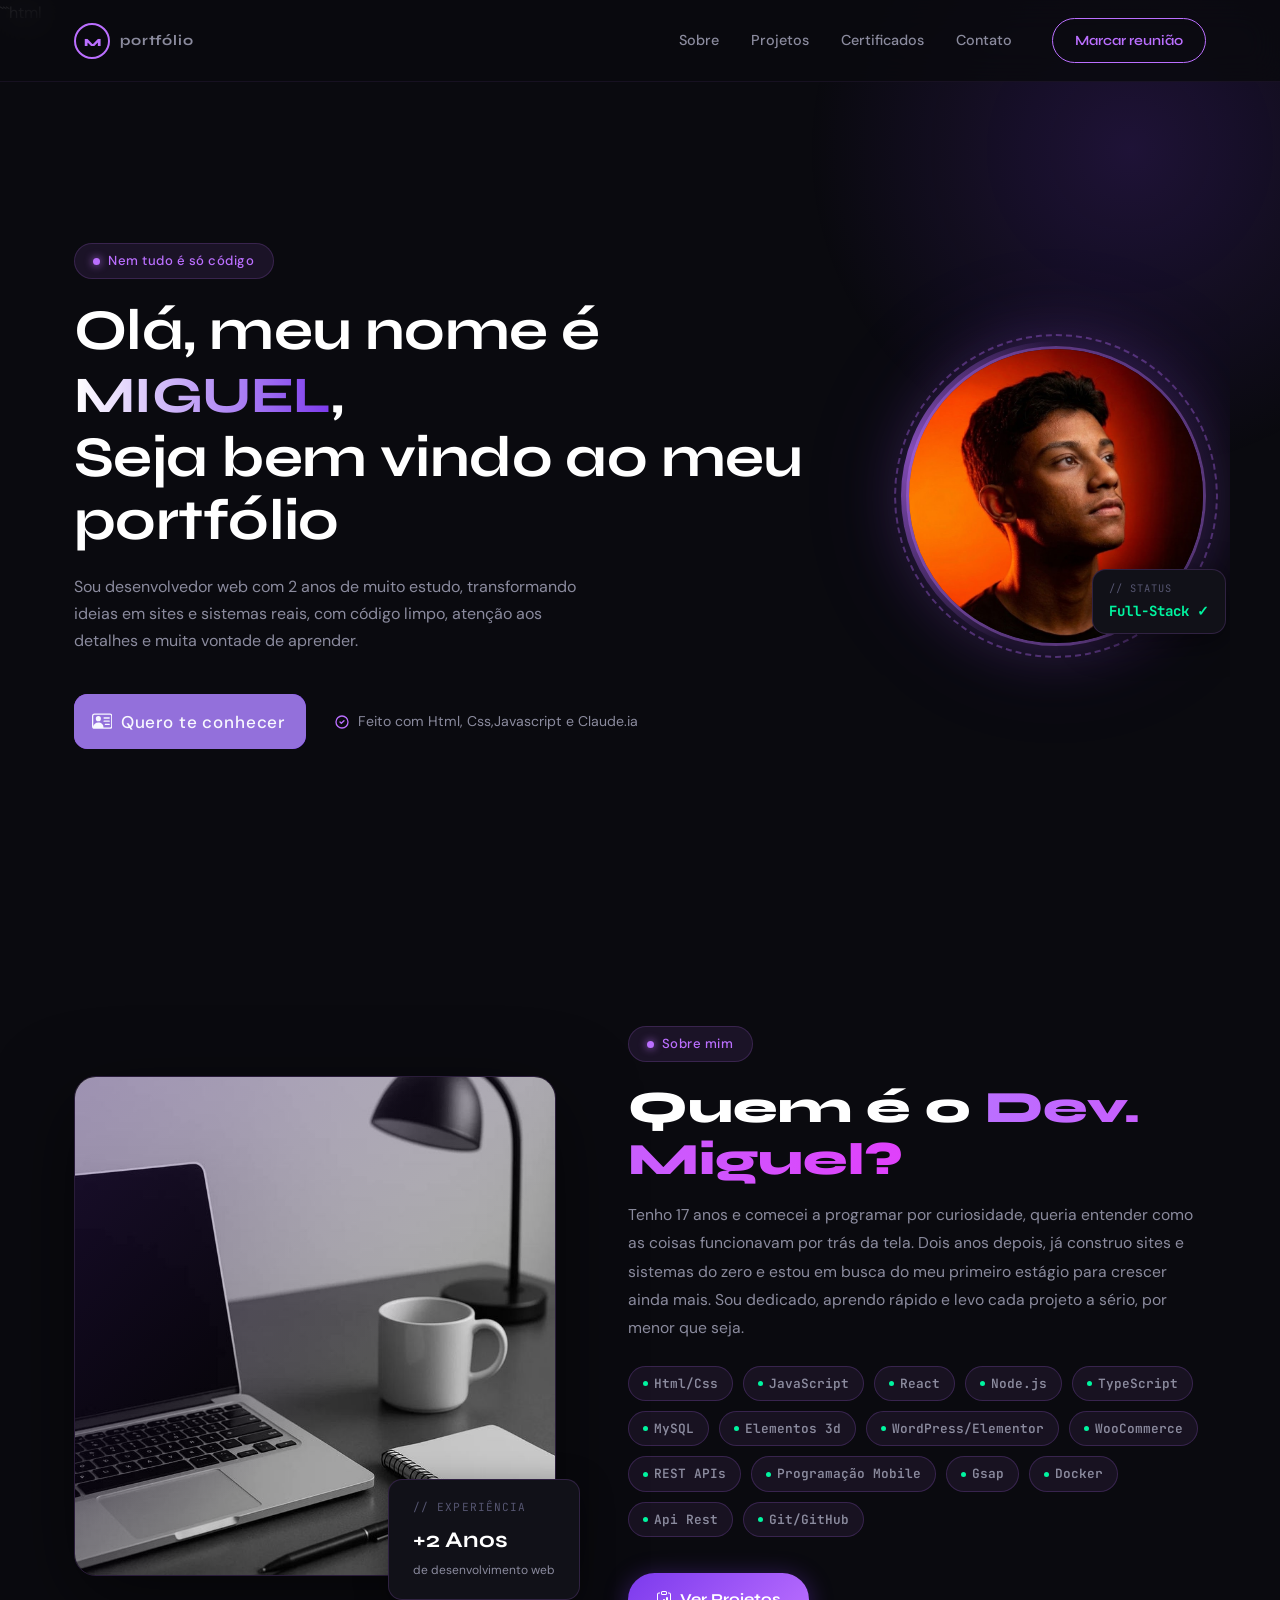
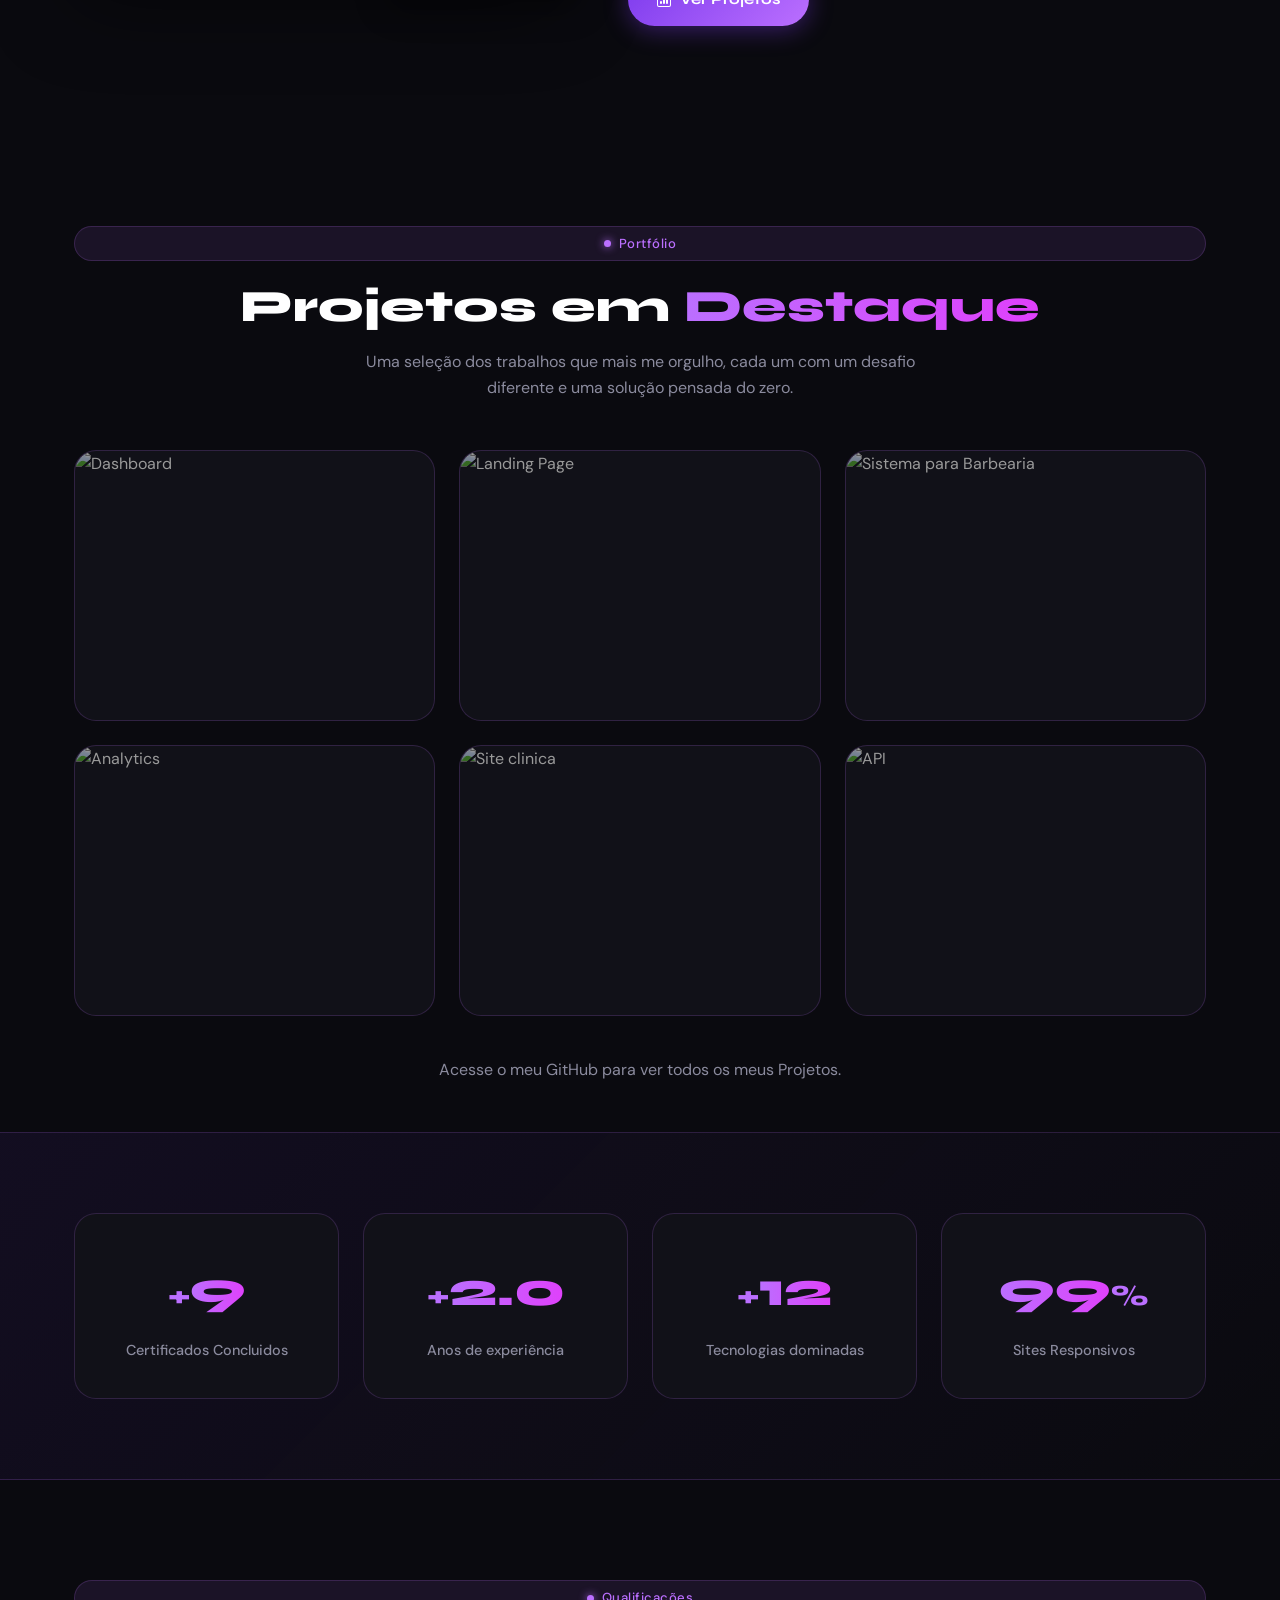
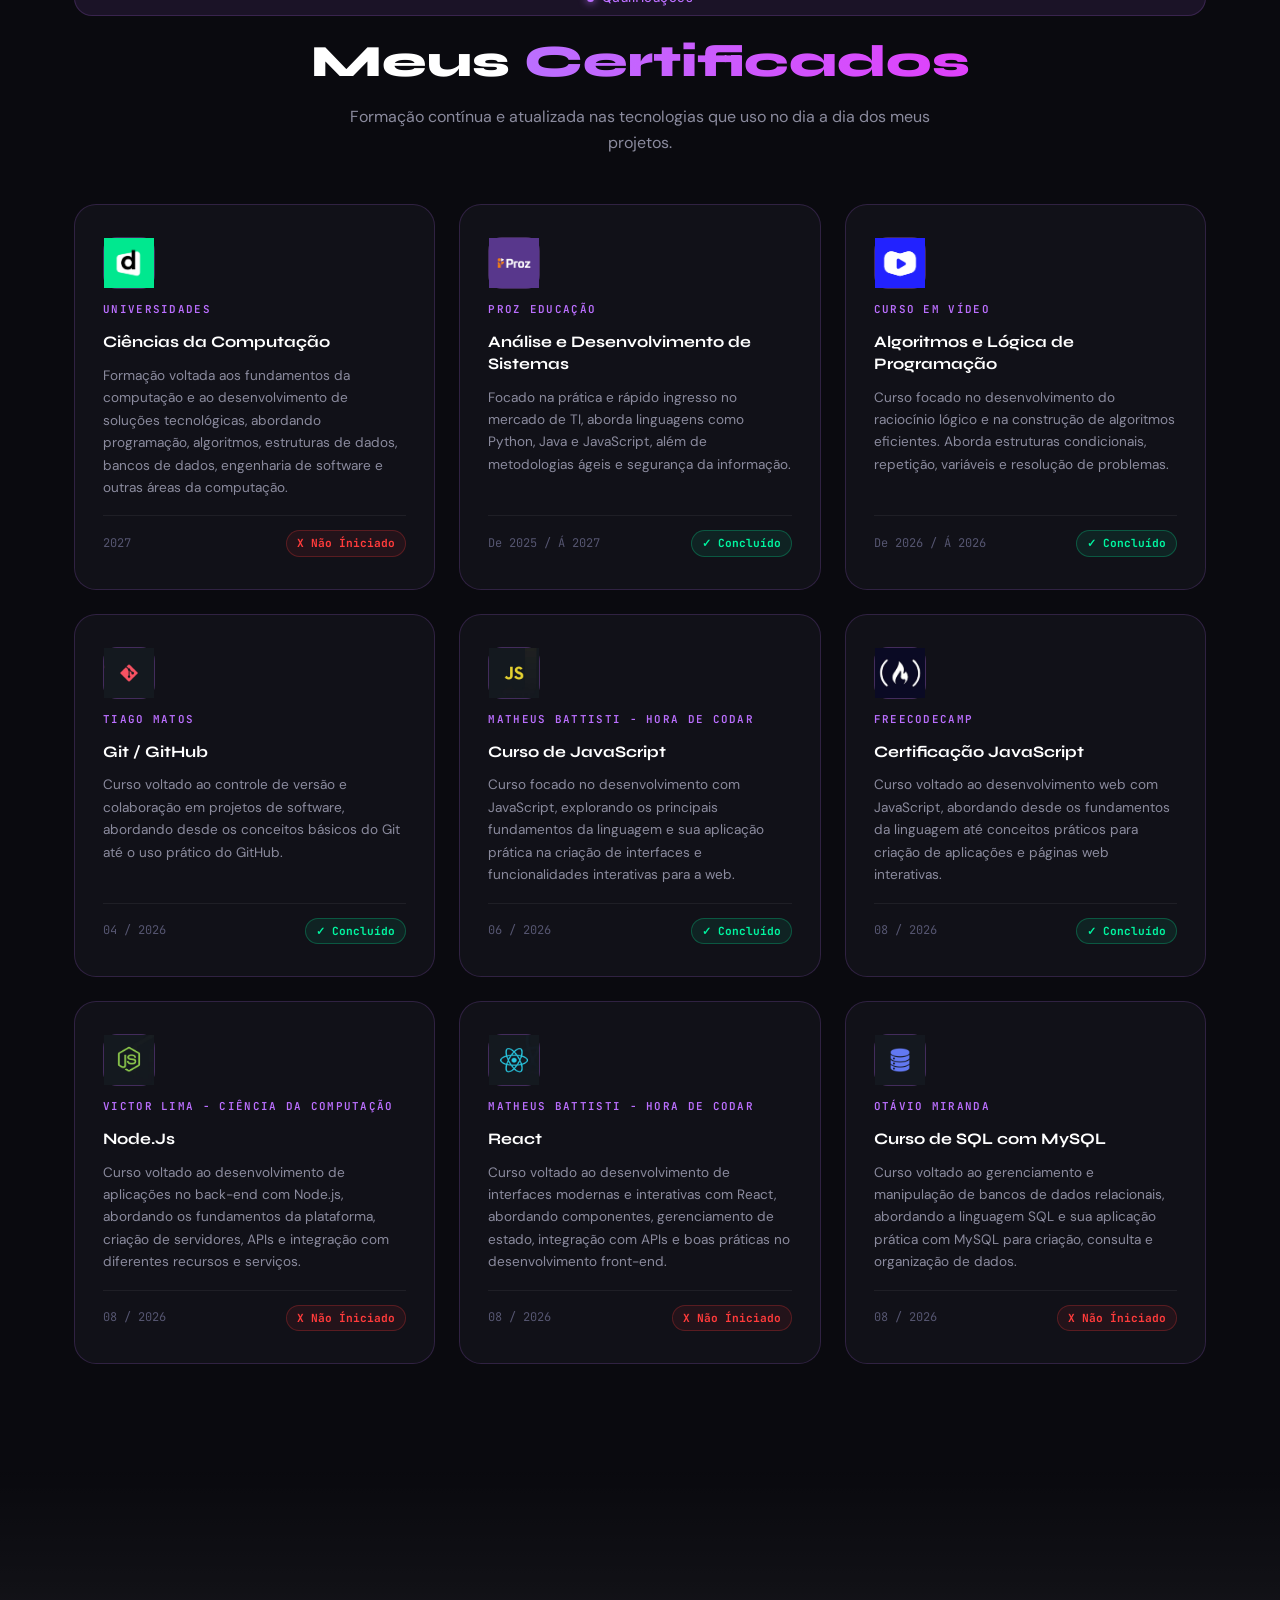
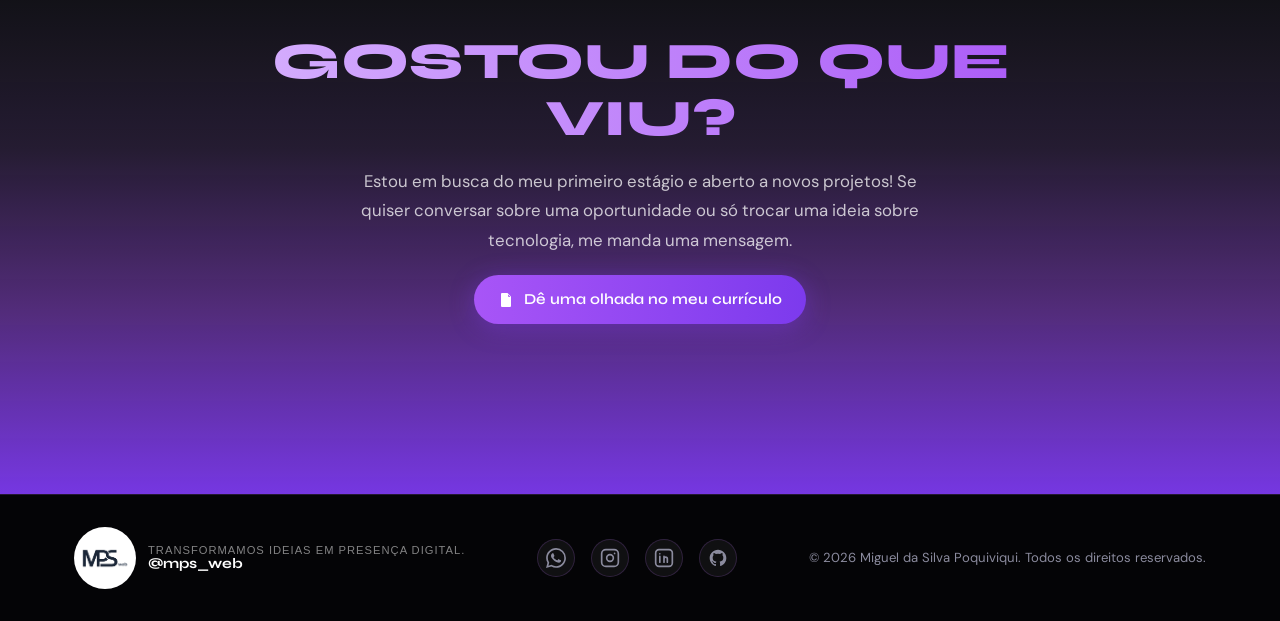
==== commit e763b965: "Update index.html" ====
--- a/index.html
+++ b/index.html
@@ -216,12 +216,12 @@
       <div class="projects-grid">
 
         <div class="project-card">
-          <div class="project-img-wrap"><img src="https://images.unsplash.com/photo-1467232004584-a241de8bcf5d?w=800&q=80" alt="Dashboard" loading="lazy" /></div>
+          <div class="project-img-wrap"><img src="https://images.unsplash.com/photo-1523961131990-5ea7c61b2107?q=80&w=1074&auto=format&fit=crop&ixlib=rb-4.1.0&ixid=M3wxMjA3fDB8MHxwaG90by1wYWdlfHx8fGVufDB8fHx8fA%3D%3D" alt="Dashboard" loading="lazy" /></div>
           <div class="project-overlay">
             <span class="project-tag">Front-end</span>
-            <h4>Dashboard administrativo</h4>
-            <p>Painel de gestão com gráficos em tempo real e controle de acesso.</p>
-            <a href="#contact" class="btn-outline-sm" target="_blank">Ver projeto →</a>
+            <h4>Distorting</h4>
+            <p>Projeto Front-end usando GSAP,elementos 3d e animações de scrool.</p>
+            <a href="https://miguelpoquiviqui.github.io/Distorting/" class="btn-outline-sm" target="_blank">Ver projeto →</a>
           </div>
         </div>
 
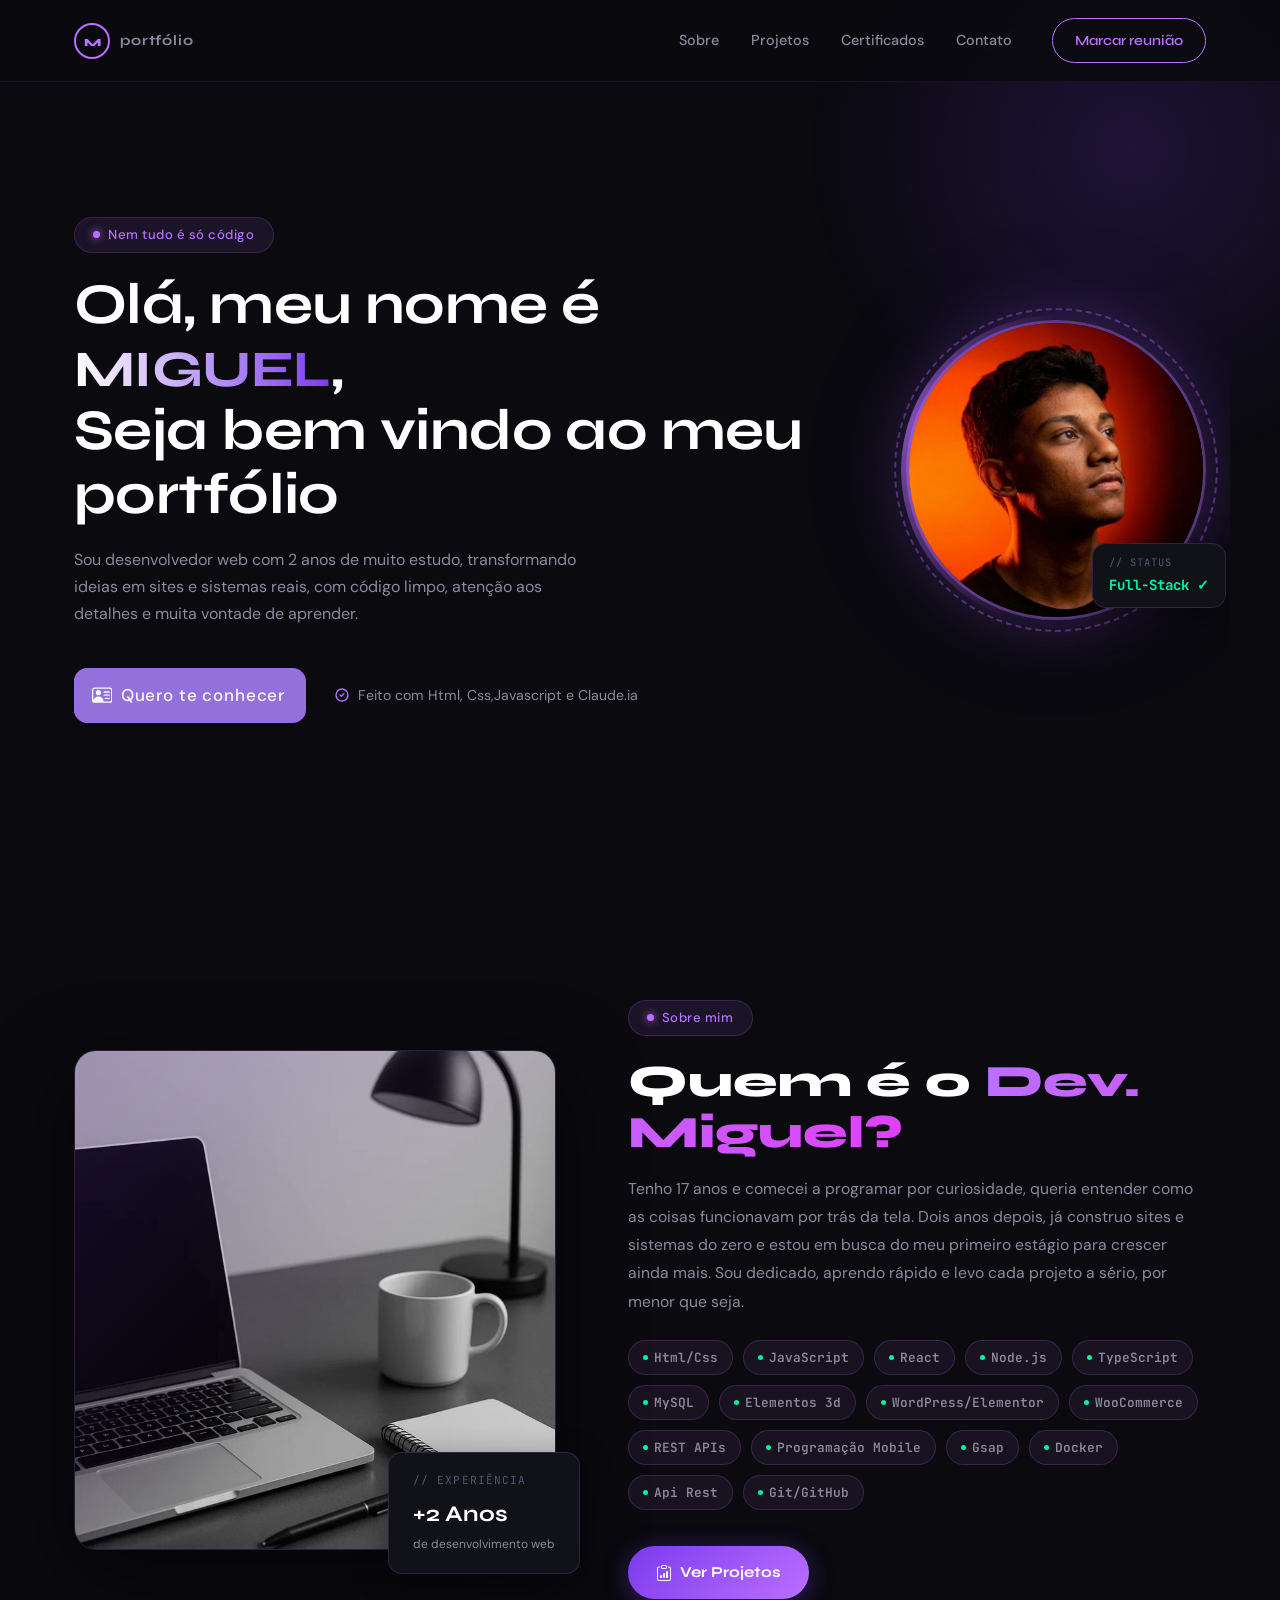
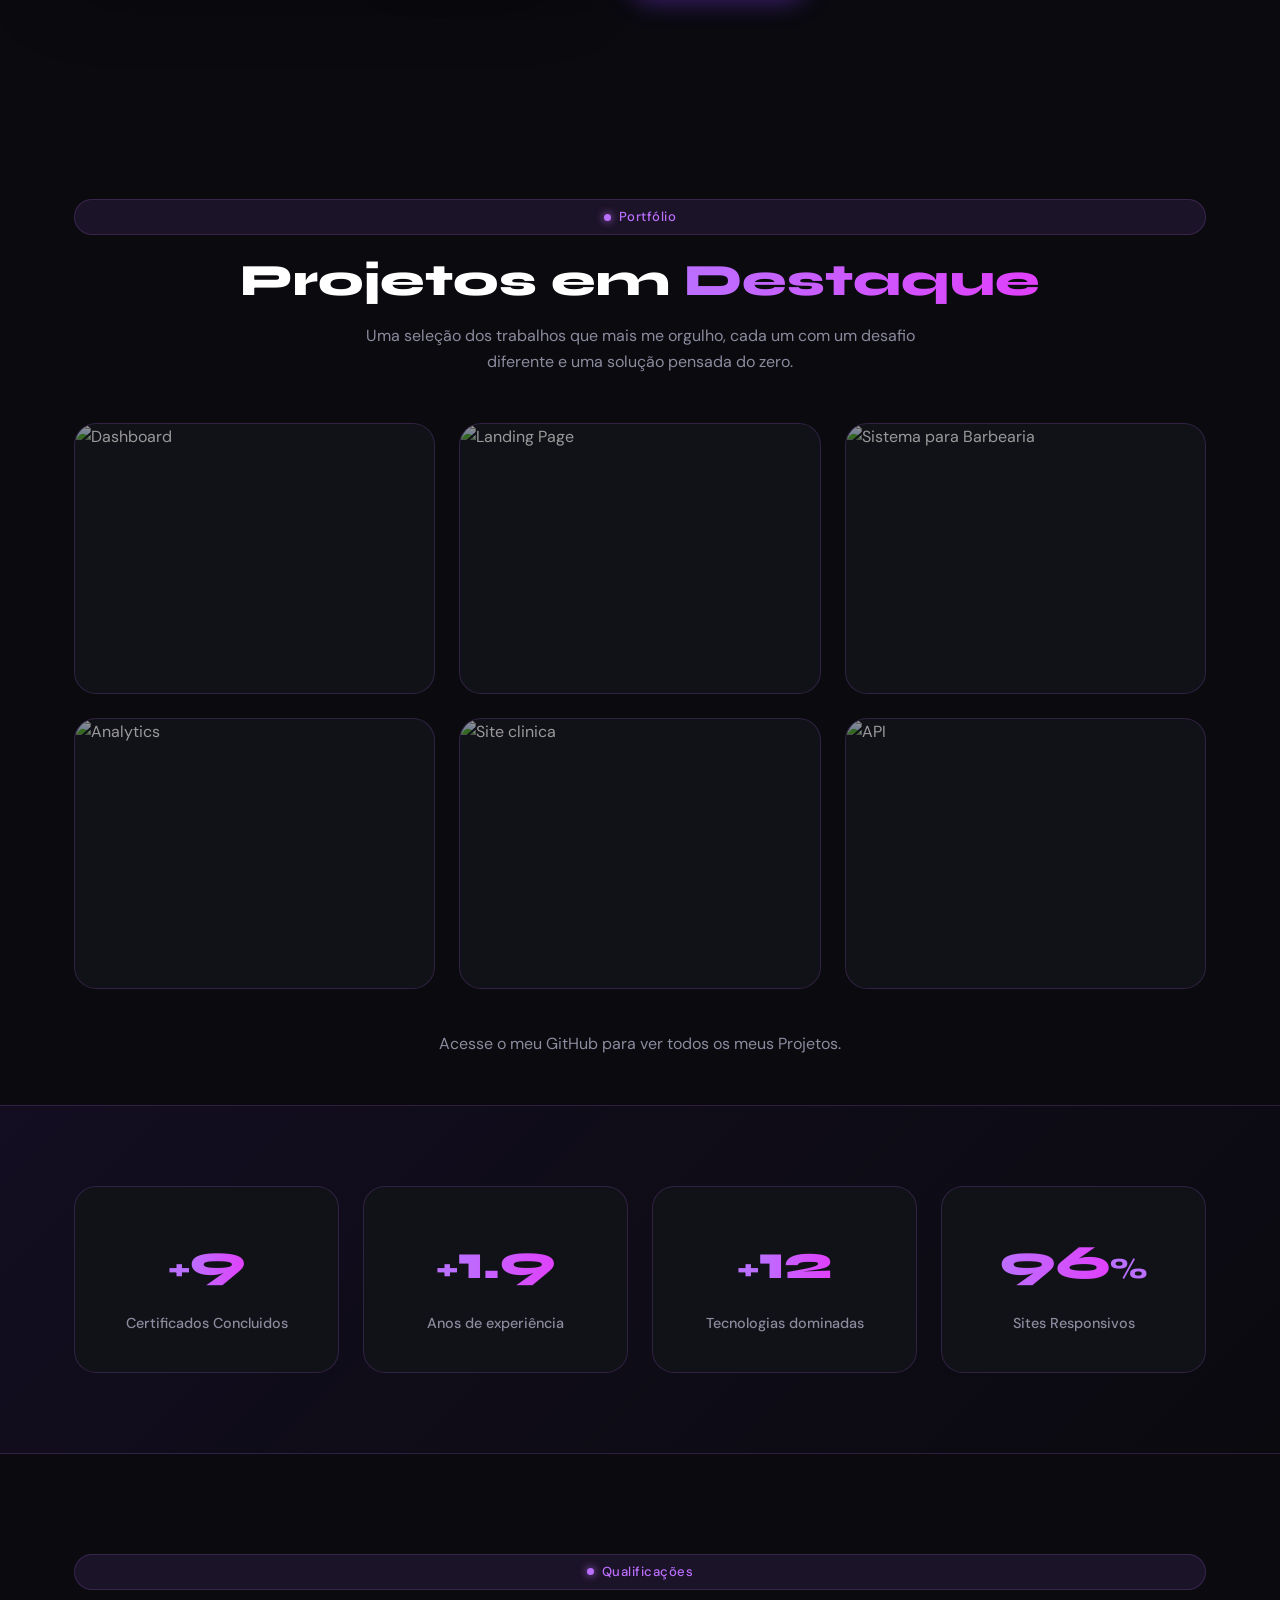
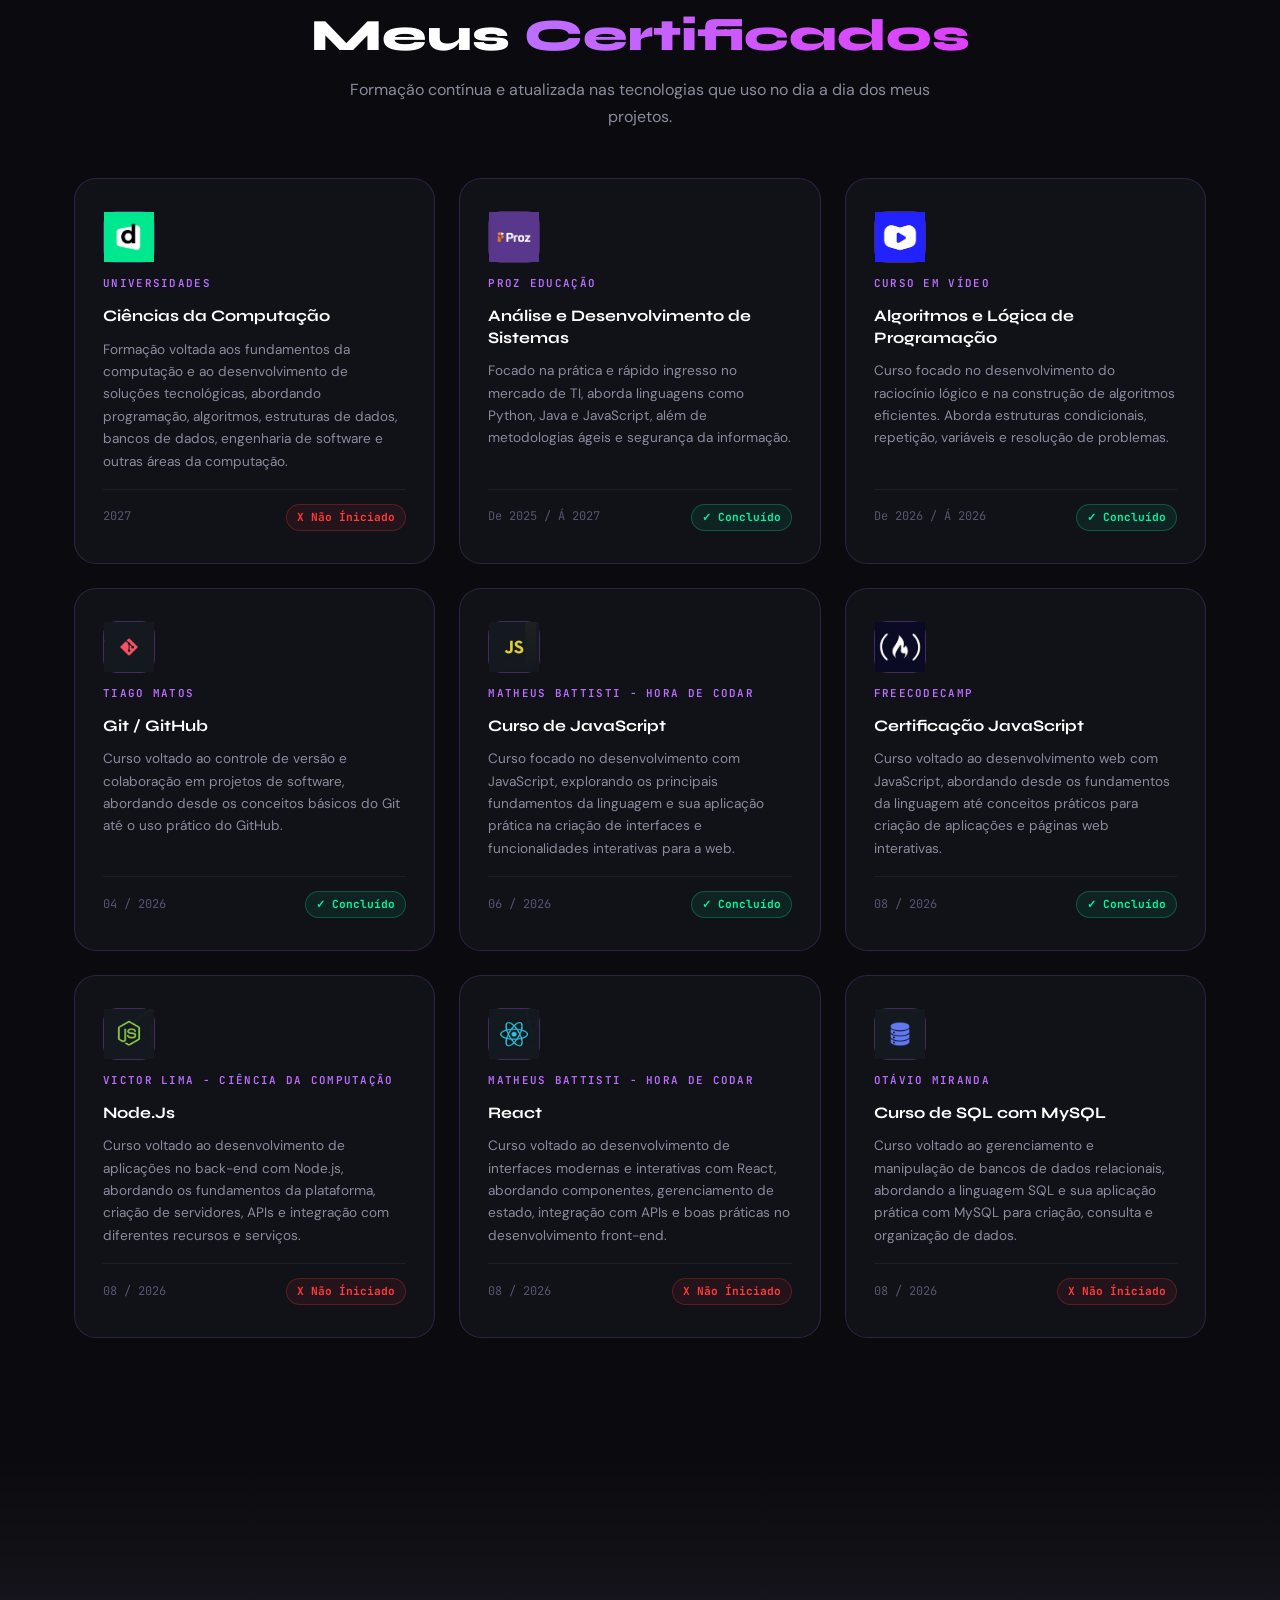
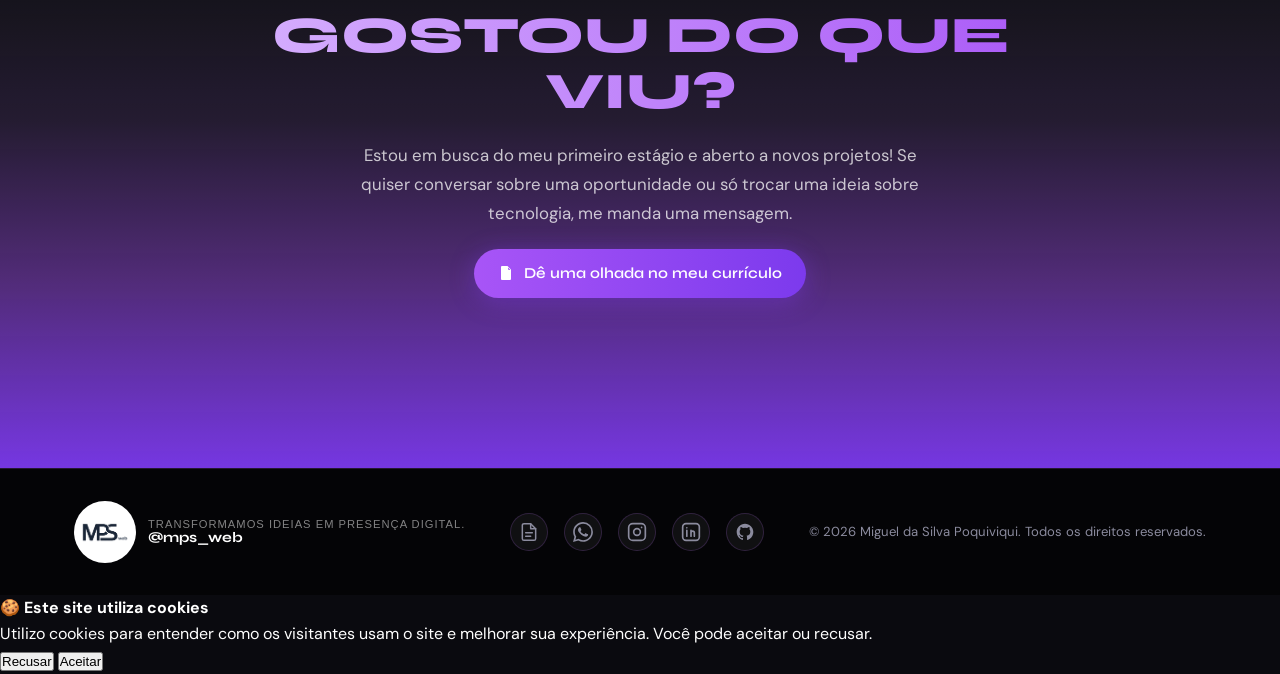
==== commit 7f9a8954: "Update index.html" ====
--- a/index.html
+++ b/index.html
@@ -63,7 +63,7 @@
   
       <!-- CSS -->
       <link rel="stylesheet" href="style.css">
-      ```html
+
 <!-- Dados estruturados -->
 <script type="application/ld+json">
 {
@@ -216,12 +216,12 @@
       <div class="projects-grid">
 
         <div class="project-card">
-          <div class="project-img-wrap"><img src="https://images.unsplash.com/photo-1523961131990-5ea7c61b2107?q=80&w=1074&auto=format&fit=crop&ixlib=rb-4.1.0&ixid=M3wxMjA3fDB8MHxwaG90by1wYWdlfHx8fGVufDB8fHx8fA%3D%3D" alt="Dashboard" loading="lazy" /></div>
+          <div class="project-img-wrap"><img src="https://images.unsplash.com/photo-1467232004584-a241de8bcf5d?w=800&q=80" alt="Dashboard" loading="lazy" /></div>
           <div class="project-overlay">
             <span class="project-tag">Front-end</span>
-            <h4>Distorting</h4>
-            <p>Projeto Front-end usando GSAP,elementos 3d e animações de scrool.</p>
-            <a href="https://miguelpoquiviqui.github.io/Distorting/" class="btn-outline-sm" target="_blank">Ver projeto →</a>
+            <h4>Dashboard administrativo</h4>
+            <p>Painel de gestão com gráficos em tempo real e controle de acesso.</p>
+            <a href="#contact" class="btn-outline-sm" target="_blank">Ver projeto →</a>
           </div>
         </div>
 
@@ -510,6 +510,7 @@
         </div>
       </div>
       <div class="footer-socials">
+        <a href="politica-de-privacidade.html" aria-label="Política de Privacidade"><svg width="20" height="20" fill="none" viewBox="0 0 24 24" aria-hidden="true"><path d="M14 2H6a2 2 0 0 0-2 2v16a2 2 0 0 0 2 2h12a2 2 0 0 0 2-2V8l-6-6Z" stroke="currentColor" stroke-width="1.8" stroke-linecap="round" stroke-linejoin="round"/><path d="M14 2v6h6M8 13h8M8 17h6" stroke="currentColor" stroke-width="1.8" stroke-linecap="round" stroke-linejoin="round"/></svg></a>
         <a href=https://wa.me/5531982579306 aria-label="WhatsApp"><svg width="20" height="20" fill="none" viewBox="0 0 24 24"><path d="M17.472 14.382c-.297-.149-1.758-.867-2.03-.967-.273-.099-.471-.148-.67.15-.197.297-.767.966-.94 1.164-.173.199-.347.223-.644.075-.297-.15-1.255-.463-2.39-1.475-.883-.788-1.48-1.761-1.653-2.059-.173-.297-.018-.458.13-.606.134-.133.298-.347.446-.52.149-.174.198-.298.298-.497.099-.198.05-.371-.025-.52-.075-.149-.669-1.612-.916-2.207-.242-.579-.487-.5-.669-.51-.173-.008-.371-.01-.57-.01-.198 0-.52.074-.792.372-.272.297-1.04 1.016-1.04 2.479 0 1.462 1.065 2.875 1.213 3.074.149.198 2.096 3.2 5.077 4.487.709.306 1.262.489 1.694.625.712.227 1.36.195 1.871.118.571-.085 1.758-.719 2.006-1.413.248-.694.248-1.289.173-1.413-.074-.124-.272-.198-.57-.347m-5.421 7.403h-.004a9.87 9.87 0 01-5.031-1.378l-.361-.214-3.741.982.998-3.648-.235-.374a9.86 9.86 0 01-1.51-5.26c.001-5.45 4.436-9.884 9.888-9.884 2.64 0 5.122 1.03 6.988 2.898a9.825 9.825 0 012.893 6.994c-.003 5.45-4.437 9.884-9.885 9.884m8.413-18.297A11.815 11.815 0 0012.05 0C5.495 0 .16 5.335.157 11.892c0 2.096.547 4.142 1.588 5.945L.057 24l6.305-1.654a11.882 11.882 0 005.683 1.448h.005c6.554 0 11.89-5.335 11.893-11.893a11.821 11.821 0 00-3.48-8.413z" fill="currentColor"/></svg></a>
         <a href="https://www.instagram.com/miguelpoquiviqui_" aria-label="Instagram"><svg width="20" height="20" fill="none" viewBox="0 0 24 24"><rect x="2" y="2" width="20" height="20" rx="5" stroke="currentColor" stroke-width="2"/><circle cx="12" cy="12" r="4" stroke="currentColor" stroke-width="2"/><circle cx="17.5" cy="6.5" r="1" fill="currentColor"/></svg></a>
         <a href="https://www.linkedin.com/in/dev-miguel-9553bb368/" aria-label="LinkedIn"><svg width="20" height="20" fill="none" viewBox="0 0 24 24"><rect x="2" y="2" width="20" height="20" rx="4" stroke="currentColor" stroke-width="2"/><path d="M7 10v7M7 7v.01M12 17v-4a2 2 0 014 0v4M12 10v7" stroke="currentColor" stroke-width="2" stroke-linecap="round"/></svg></a>
@@ -530,5 +531,83 @@
 
 <script src="script.js"></script>
 
+<!-- Banner de cookies -->
+<div class="banner-cookies" id="bannerCookies">
+    <div class="cookies-conteudo">
+        <div>
+            <strong>🍪 Este site utiliza cookies</strong>
+            <p>
+                Utilizo cookies para entender como os visitantes usam o site
+                e melhorar sua experiência. Você pode aceitar ou recusar.
+            </p>
+        </div>
+
+        <div class="cookies-botoes">
+            <button id="recusarCookies" type="button">
+                Recusar
+            </button>
+
+            <button id="aceitarCookies" type="button">
+                Aceitar
+            </button>
+        </div>
+    </div>
+</div>
+
+<script>
+    const bannerCookies = document.getElementById("bannerCookies");
+    const aceitarCookies = document.getElementById("aceitarCookies");
+    const recusarCookies = document.getElementById("recusarCookies");
+
+    function carregarAnalytics() {
+        if (window.gtag) return;
+
+        const script = document.createElement("script");
+
+        script.async = true;
+        script.src = "https://www.googletagmanager.com/gtag/js?id=G-YFED2DWJ0N";
+
+        document.head.appendChild(script);
+
+        window.dataLayer = window.dataLayer || [];
+
+        function gtag() {
+            dataLayer.push(arguments);
+        }
+
+        window.gtag = gtag;
+
+        gtag("js", new Date());
+        gtag("config", "G-YFED2DWJ0N");
+    }
+
+    function fecharBanner() {
+        bannerCookies.classList.add("oculto");
+    }
+
+    if (localStorage.getItem("cookiesAceitos") === "true") {
+        carregarAnalytics();
+        fecharBanner();
+    }
+
+    if (localStorage.getItem("cookiesRecusados") === "true") {
+        fecharBanner();
+    }
+
+    aceitarCookies.addEventListener("click", () => {
+        localStorage.setItem("cookiesAceitos", "true");
+        localStorage.removeItem("cookiesRecusados");
+
+        carregarAnalytics();
+        fecharBanner();
+    });
+
+    recusarCookies.addEventListener("click", () => {
+        localStorage.setItem("cookiesRecusados", "true");
+        localStorage.removeItem("cookiesAceitos");
+
+        fecharBanner();
+    });
+</script>
 </body>
 </html>
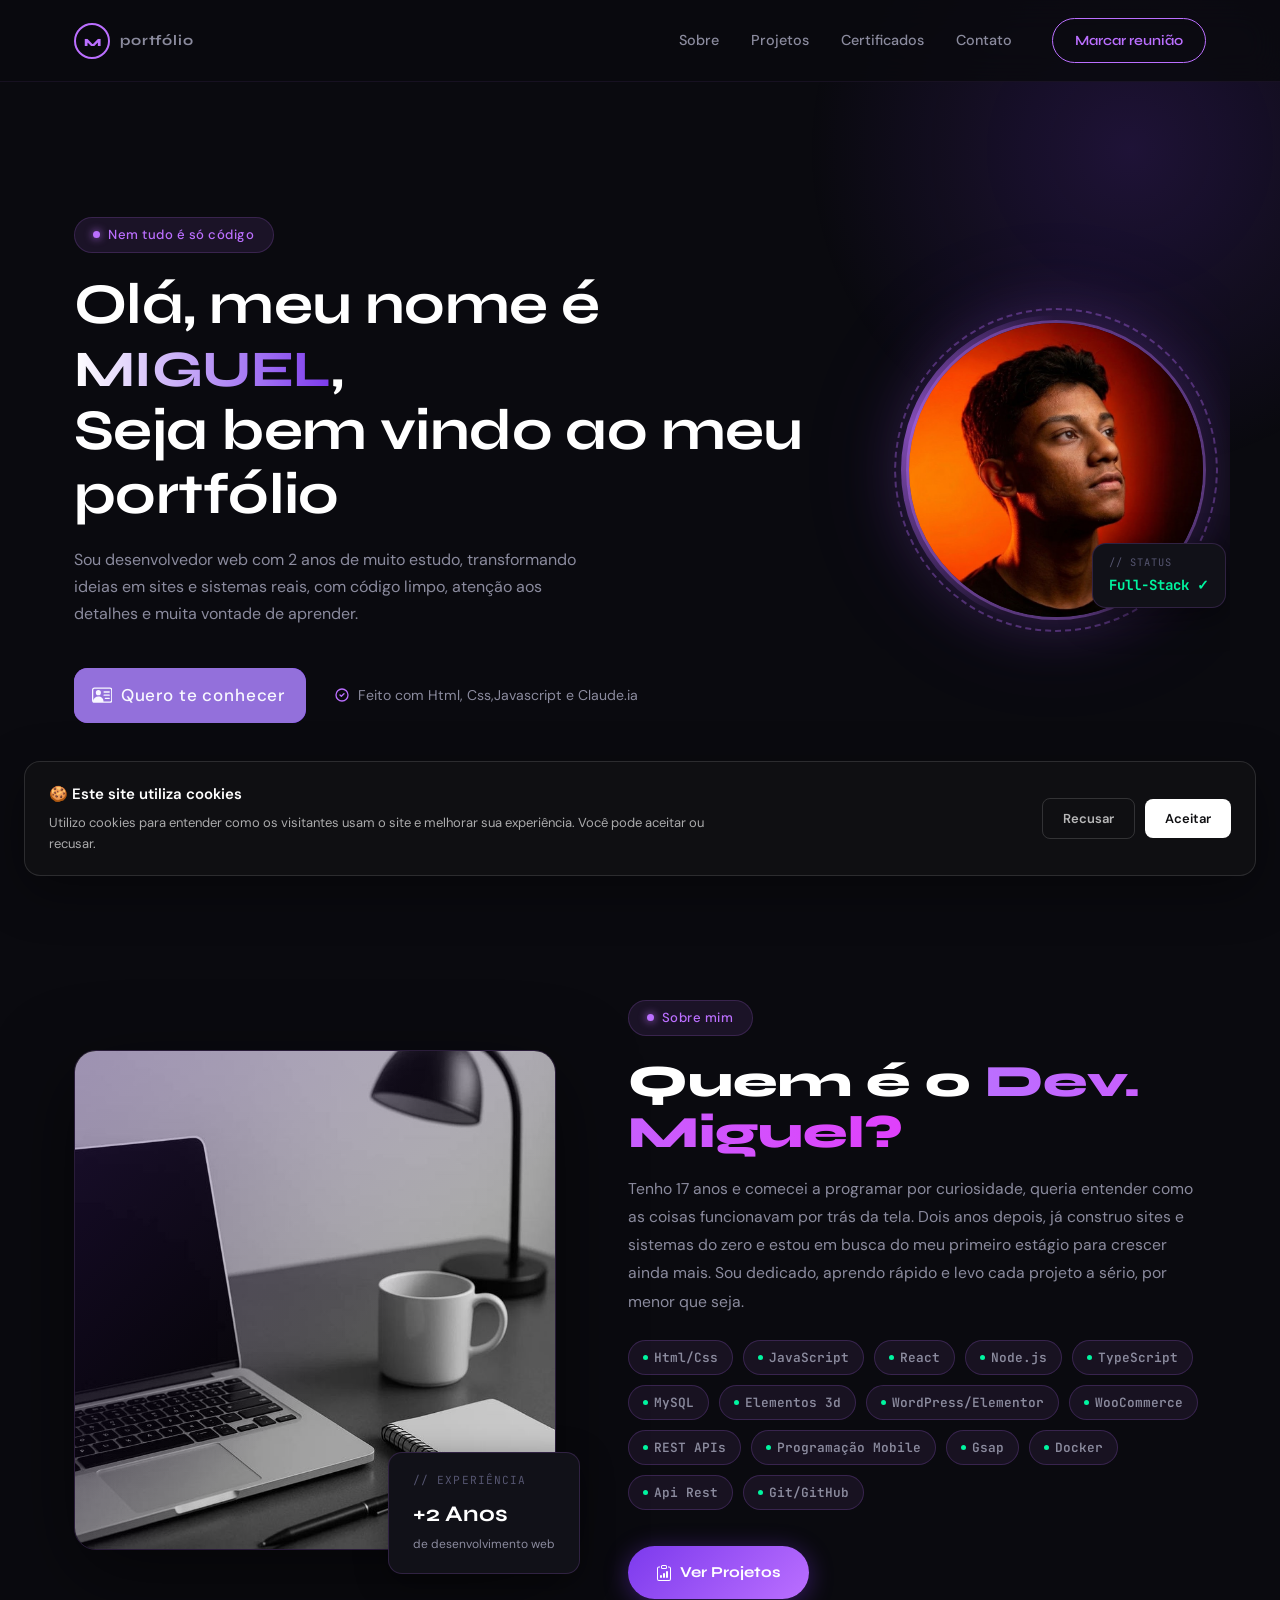
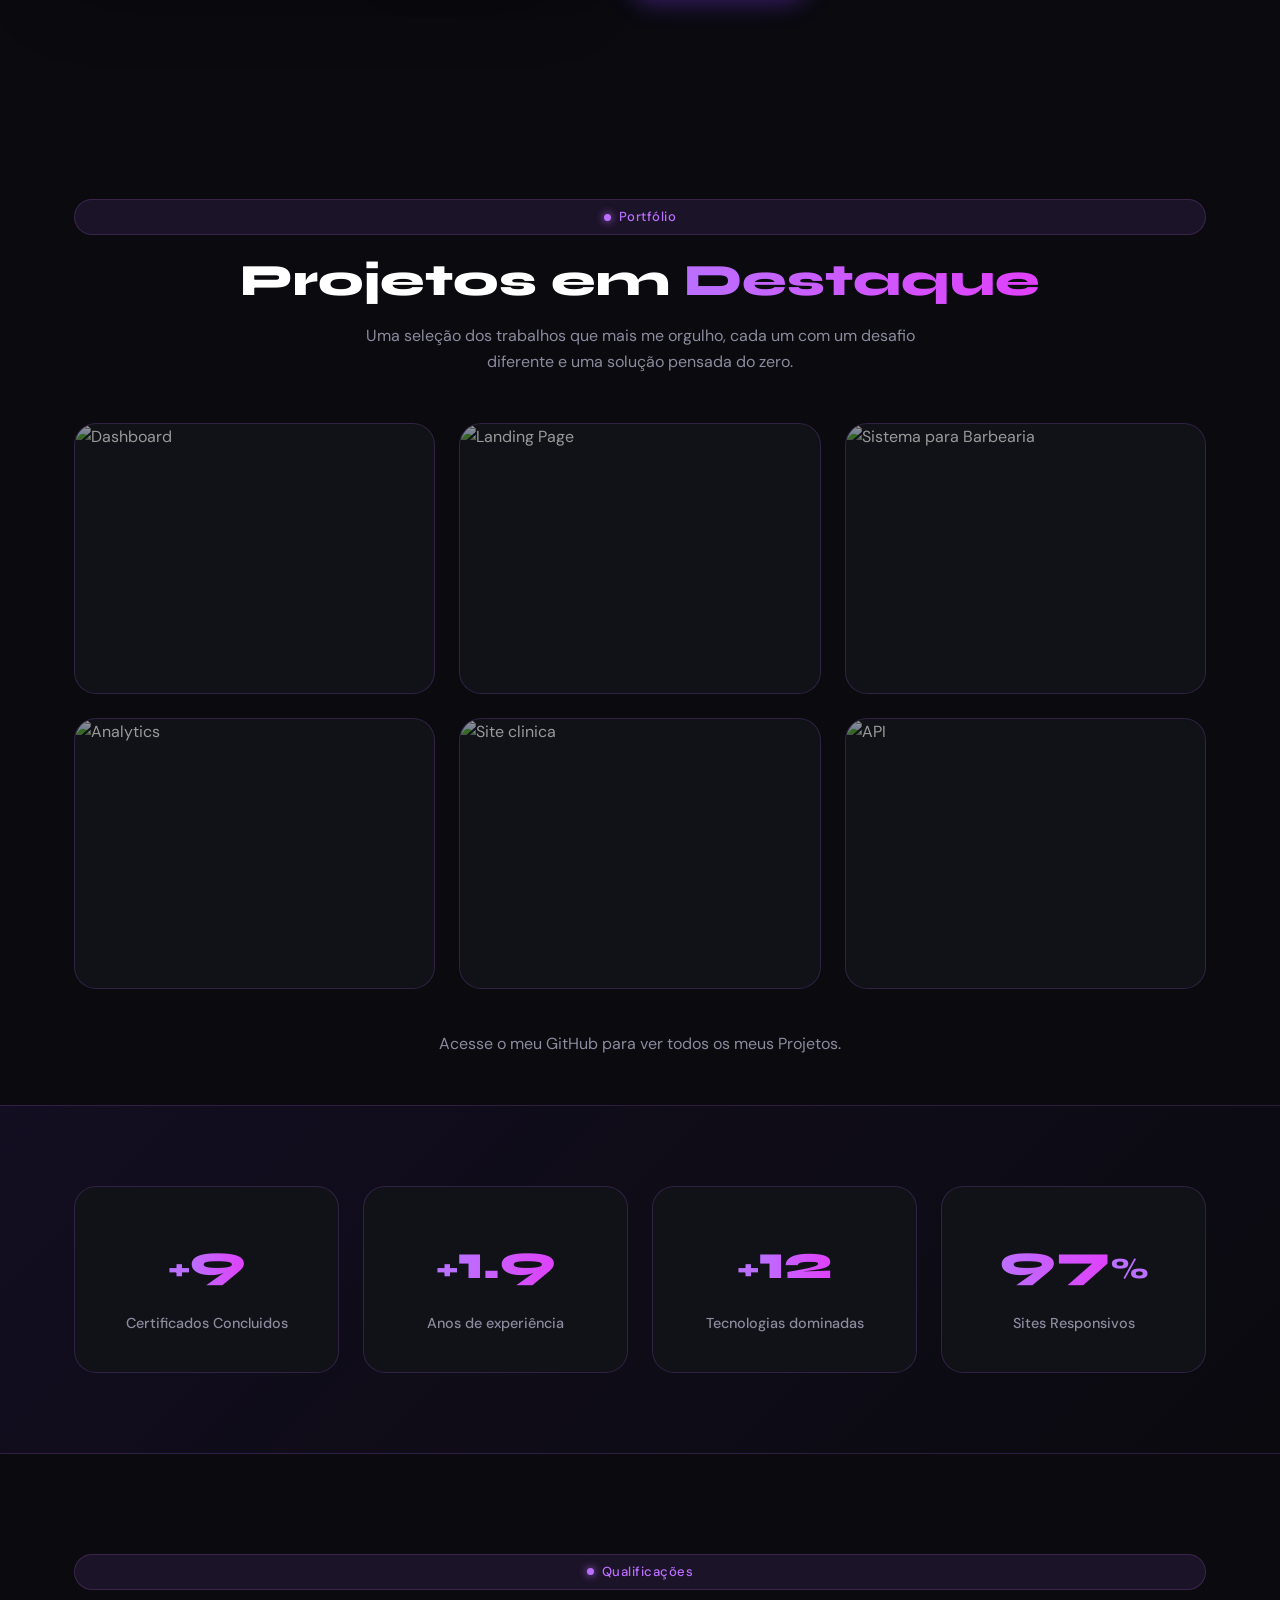
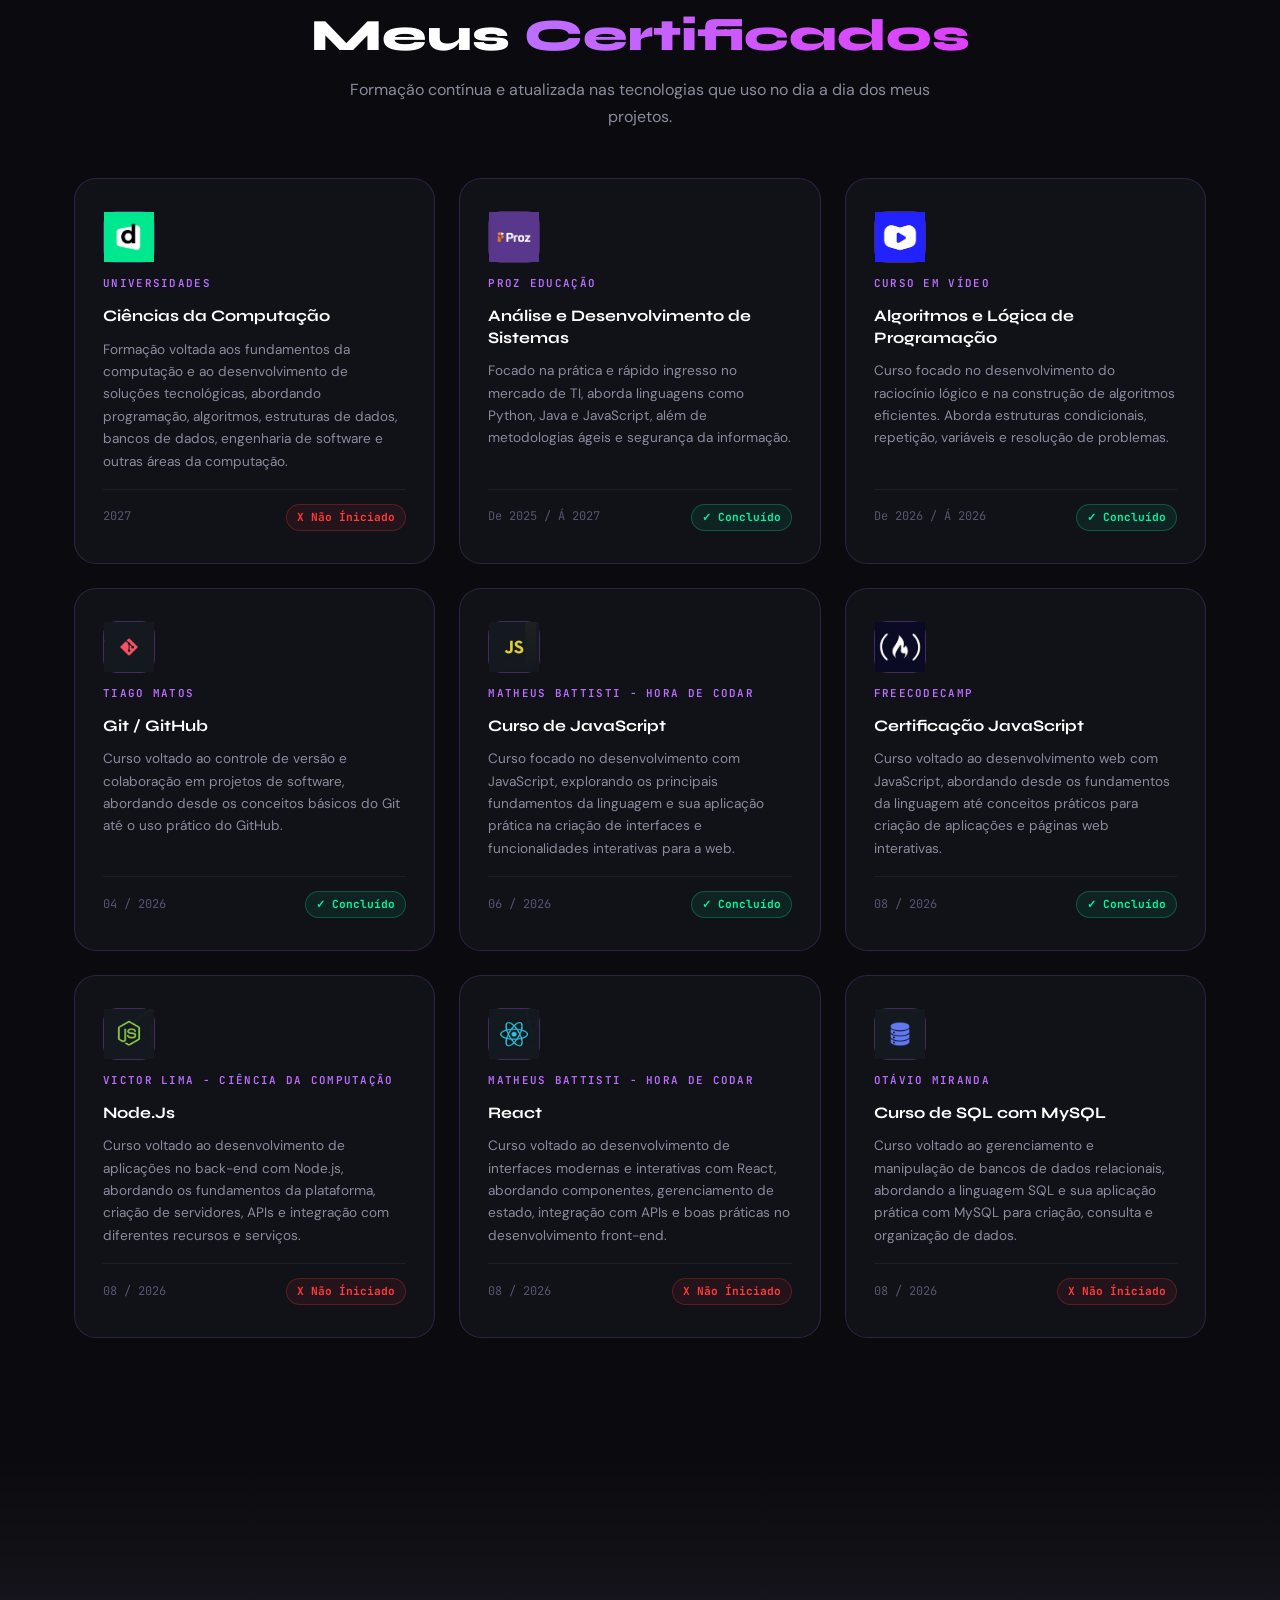
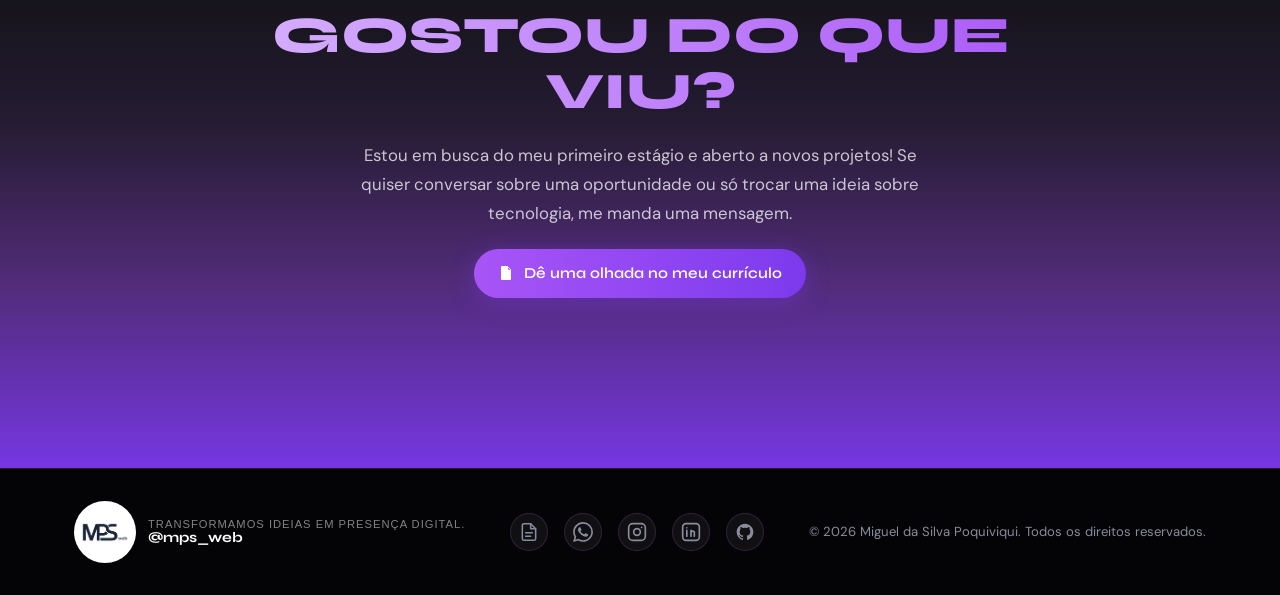
==== commit fe37ea55: "Update index.html" ====
--- a/index.html
+++ b/index.html
@@ -216,12 +216,12 @@
       <div class="projects-grid">
 
         <div class="project-card">
-          <div class="project-img-wrap"><img src="https://images.unsplash.com/photo-1467232004584-a241de8bcf5d?w=800&q=80" alt="Dashboard" loading="lazy" /></div>
+          <div class="project-img-wrap"><img src="imgs/Volt.png" alt="Dashboard" loading="lazy" /></div>
           <div class="project-overlay">
-            <span class="project-tag">Front-end</span>
-            <h4>Dashboard administrativo</h4>
-            <p>Painel de gestão com gráficos em tempo real e controle de acesso.</p>
-            <a href="#contact" class="btn-outline-sm" target="_blank">Ver projeto →</a>
+            <span class="project-tag">Front-end e Performance</span>
+            <h4>VOLT Motors — Experiência Automotiva</h4>
+            <p>Site moderno para concessionária, desenvolvido com foco em performance, experiência do usuário e conversão de visitantes em clientes.</p>
+            <a href="https://miguelpoquiviqui.github.io/volt-motors/" class="btn-outline-sm" target="_blank">Ver projeto →</a>
           </div>
         </div>
 
--- a/style.css
+++ b/style.css
@@ -309,3 +309,149 @@
 .loading-progress{ width: 0%; height: 100%; border-radius: 20px; background: linear-gradient( 90deg,#7e22ce, #a855f7, #d8b4fe ); box-shadow: 0 0 10px #a855f7, 0 0 20px #a855f7; animation: loadBar 2s ease forwards; }
 @keyframes typing{ from { width: 0; } to { width: 110px; } }
 @keyframes loadBar{ from { width: 0%; } to { width: 100%; } }
+
+
+/* BANNER DE COOKIES*/
+.banner-cookies {
+    position: fixed;
+    left: 24px;
+    right: 24px;
+    bottom: 24px;
+    z-index: 9999;
+
+    background: #0f0f12;
+    border: 1px solid rgba(255, 255, 255, 0.12);
+    border-radius: 16px;
+
+    padding: 20px 24px;
+
+    box-shadow: 0 15px 50px rgba(0, 0, 0, 0.35);
+
+    transition:
+        opacity 0.3s ease,
+        transform 0.3s ease,
+        visibility 0.3s ease;
+}
+
+.banner-cookies.oculto {
+    opacity: 0;
+    visibility: hidden;
+    transform: translateY(30px);
+    pointer-events: none;
+}
+
+.cookies-conteudo {
+    max-width: 1200px;
+    margin: 0 auto;
+
+    display: flex;
+    align-items: center;
+    justify-content: space-between;
+    gap: 30px;
+}
+
+.cookies-conteudo strong {
+    display: block;
+
+    margin-bottom: 7px;
+
+    color: #ffffff;
+
+    font-size: 15px;
+    font-weight: 600;
+}
+
+.cookies-conteudo p {
+    max-width: 700px;
+
+    margin: 0;
+
+    color: rgba(255, 255, 255, 0.65);
+
+    font-size: 13px;
+    line-height: 1.6;
+}
+
+.cookies-botoes {
+    display: flex;
+    align-items: center;
+    gap: 10px;
+
+    flex-shrink: 0;
+}
+
+.cookies-botoes button {
+    border: none;
+    border-radius: 8px;
+
+    padding: 11px 20px;
+
+    font-family: inherit;
+    font-size: 13px;
+    font-weight: 600;
+
+    cursor: pointer;
+
+    transition:
+        transform 0.2s ease,
+        opacity 0.2s ease,
+        background 0.2s ease;
+}
+
+.cookies-botoes button:hover {
+    transform: translateY(-2px);
+}
+
+#recusarCookies {
+    background: transparent;
+    color: rgba(255, 255, 255, 0.7);
+
+    border: 1px solid rgba(255, 255, 255, 0.15);
+}
+
+#recusarCookies:hover {
+    background: rgba(255, 255, 255, 0.06);
+}
+
+#aceitarCookies {
+    background: #ffffff;
+    color: #0f0f12;
+}
+
+#aceitarCookies:hover {
+    opacity: 0.85;
+}
+
+
+/* ================================
+   RESPONSIVIDADE
+================================ */
+
+@media (max-width: 700px) {
+
+    .banner-cookies {
+        left: 14px;
+        right: 14px;
+        bottom: 14px;
+
+        padding: 18px;
+    }
+
+    .cookies-conteudo {
+        align-items: stretch;
+        flex-direction: column;
+        gap: 16px;
+    }
+
+    .cookies-conteudo p {
+        font-size: 12px;
+    }
+
+    .cookies-botoes {
+        width: 100%;
+    }
+
+    .cookies-botoes button {
+        flex: 1;
+    }
+}
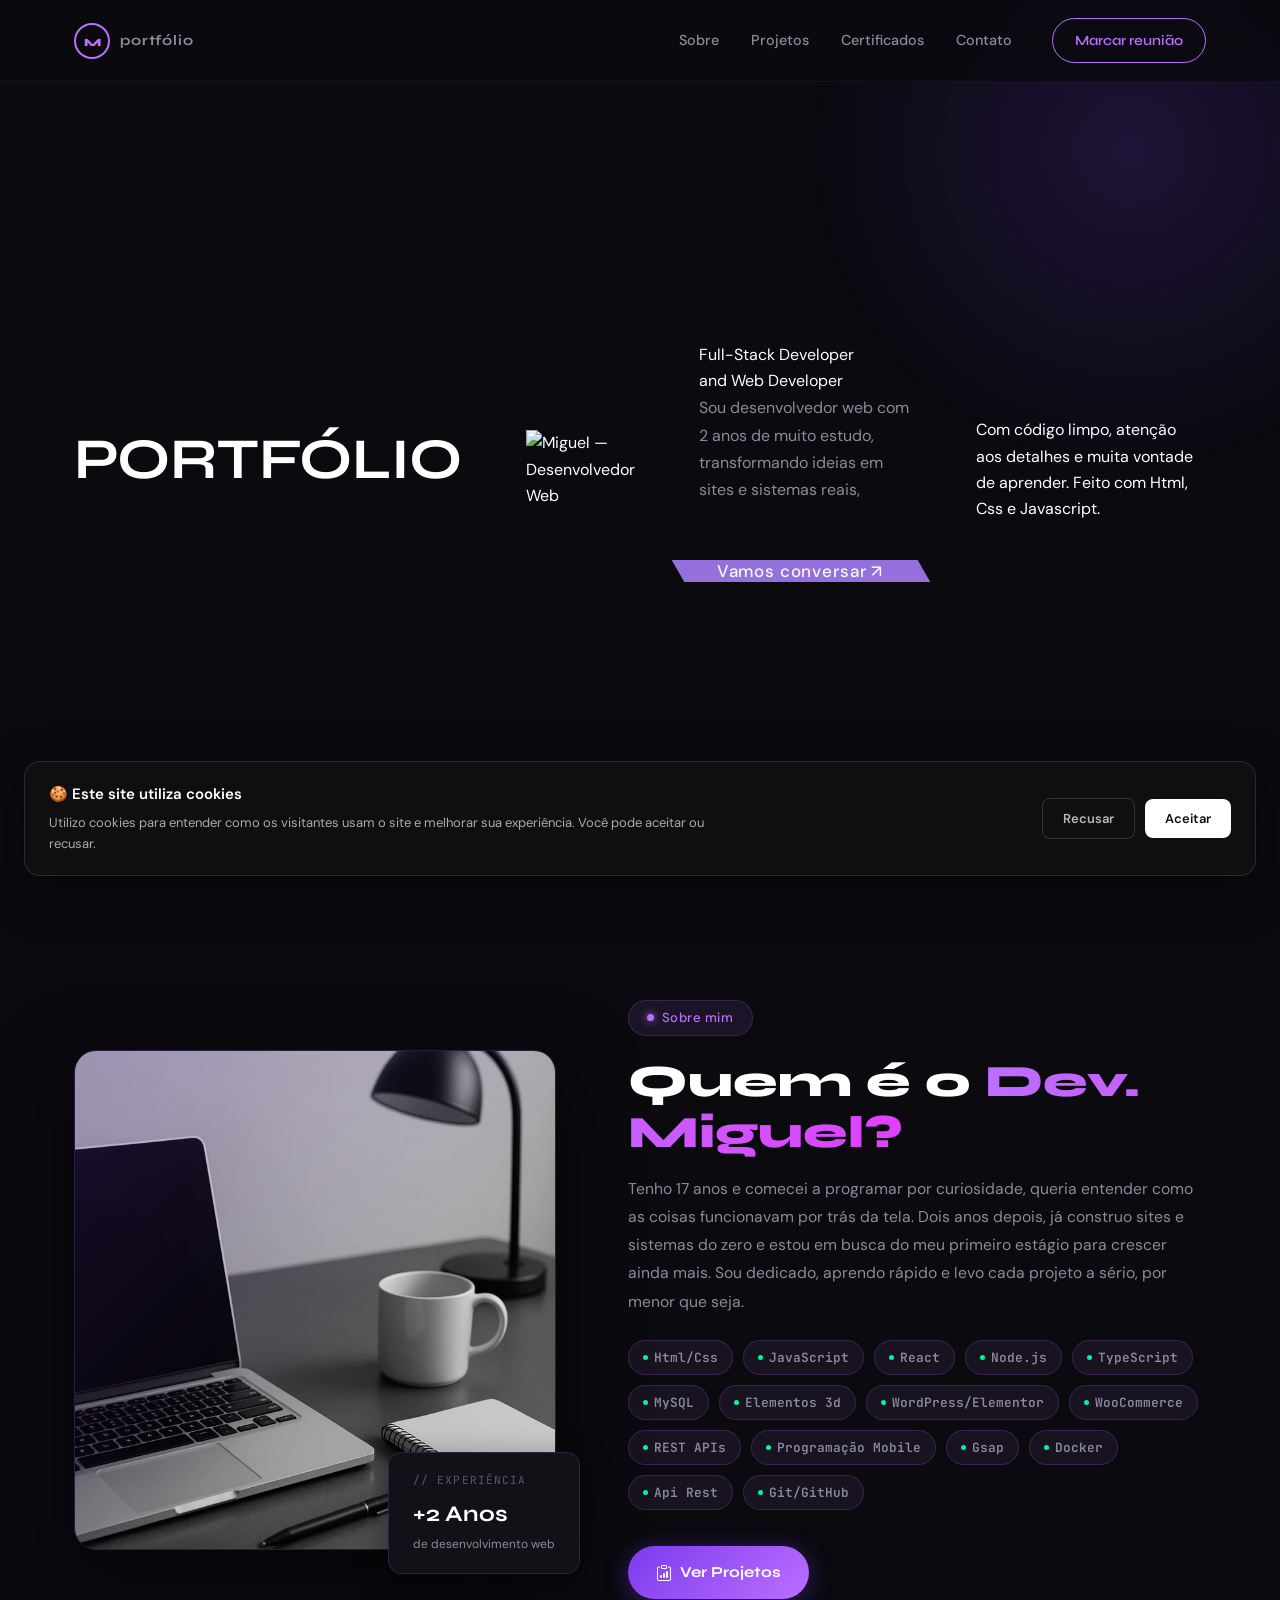
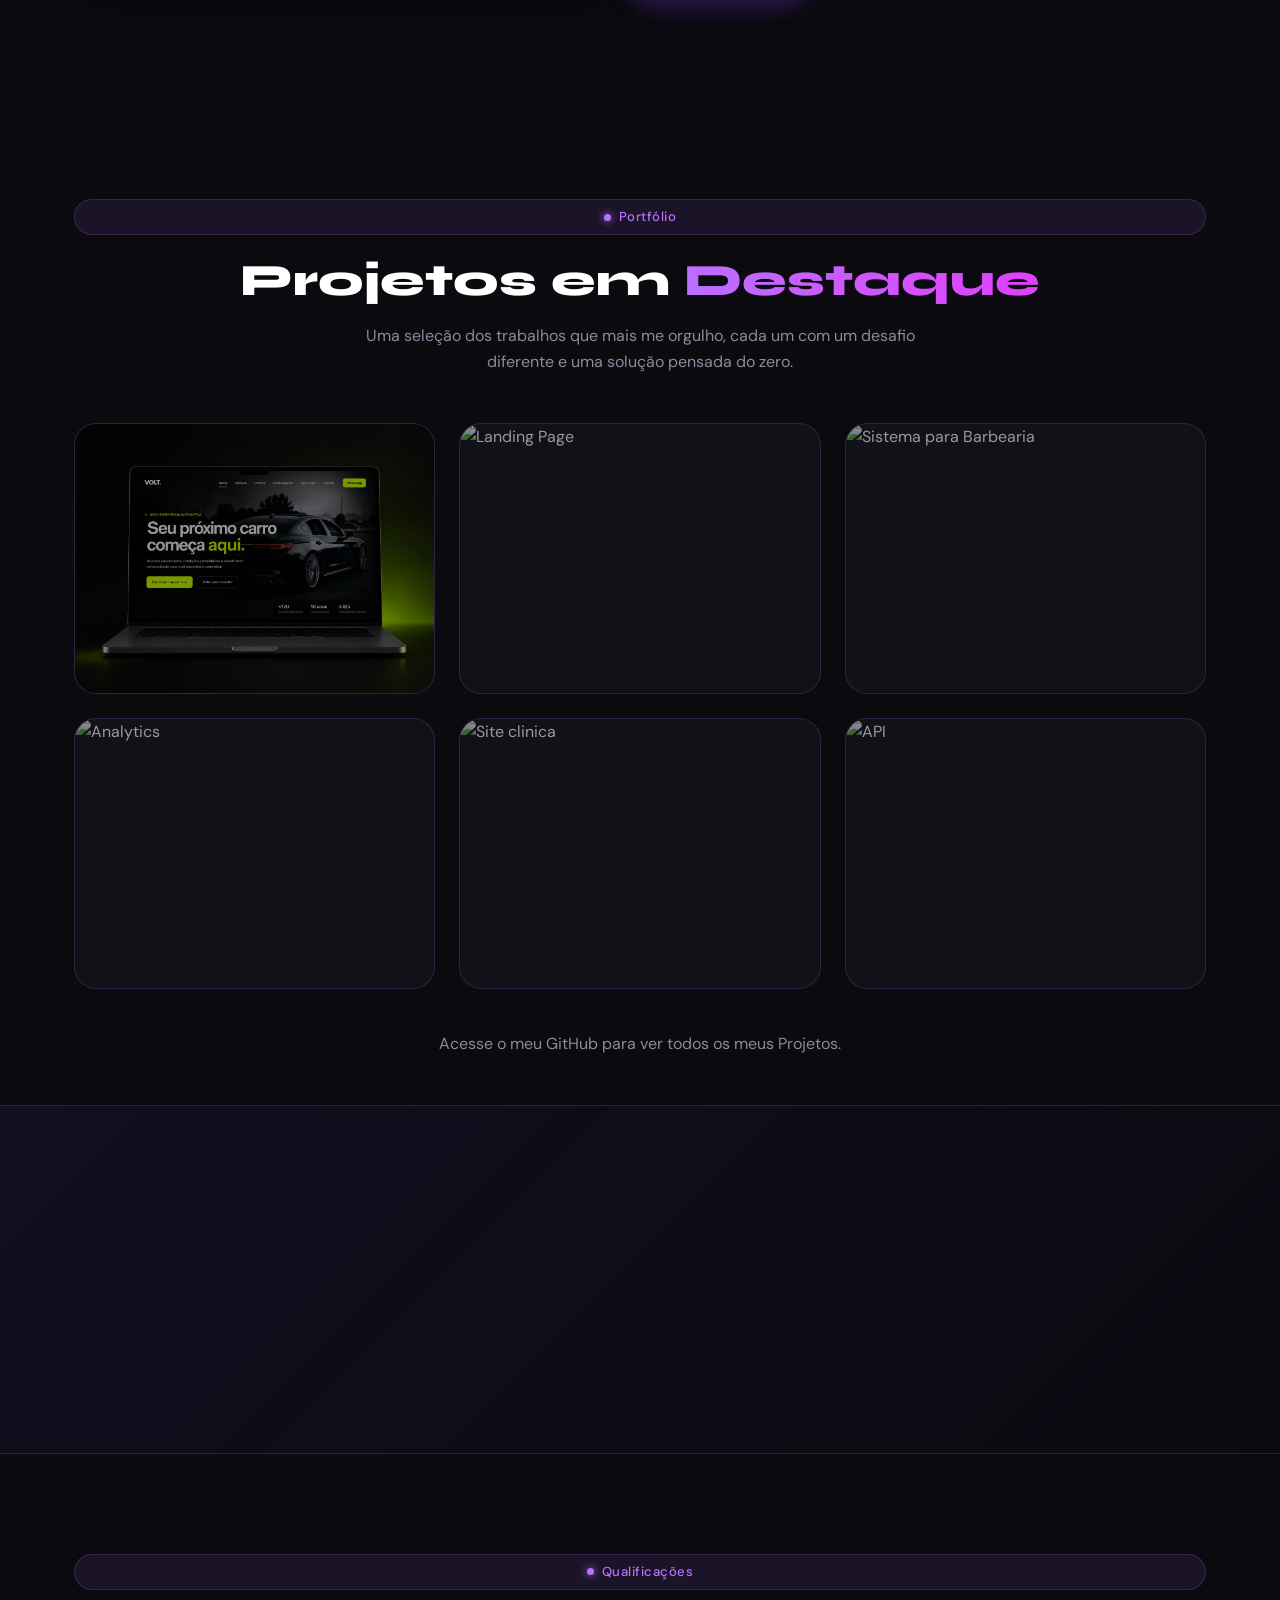
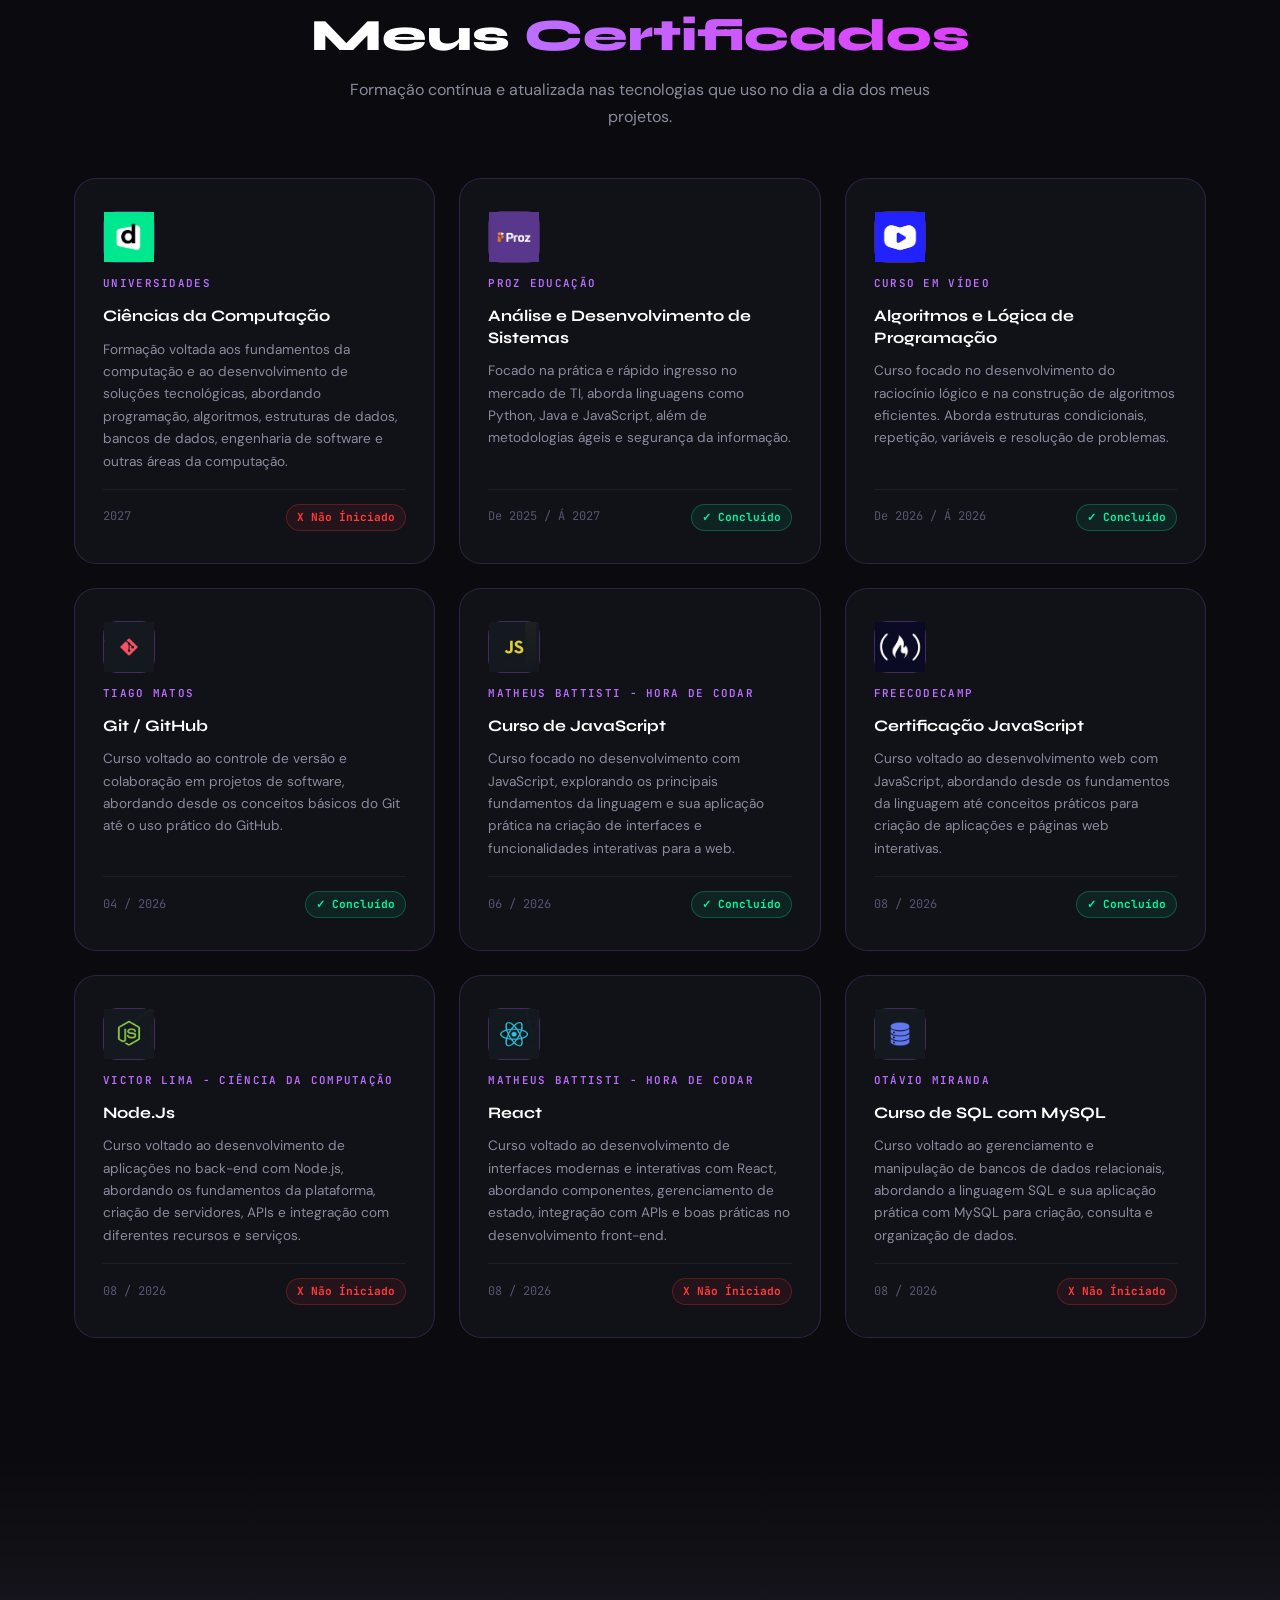
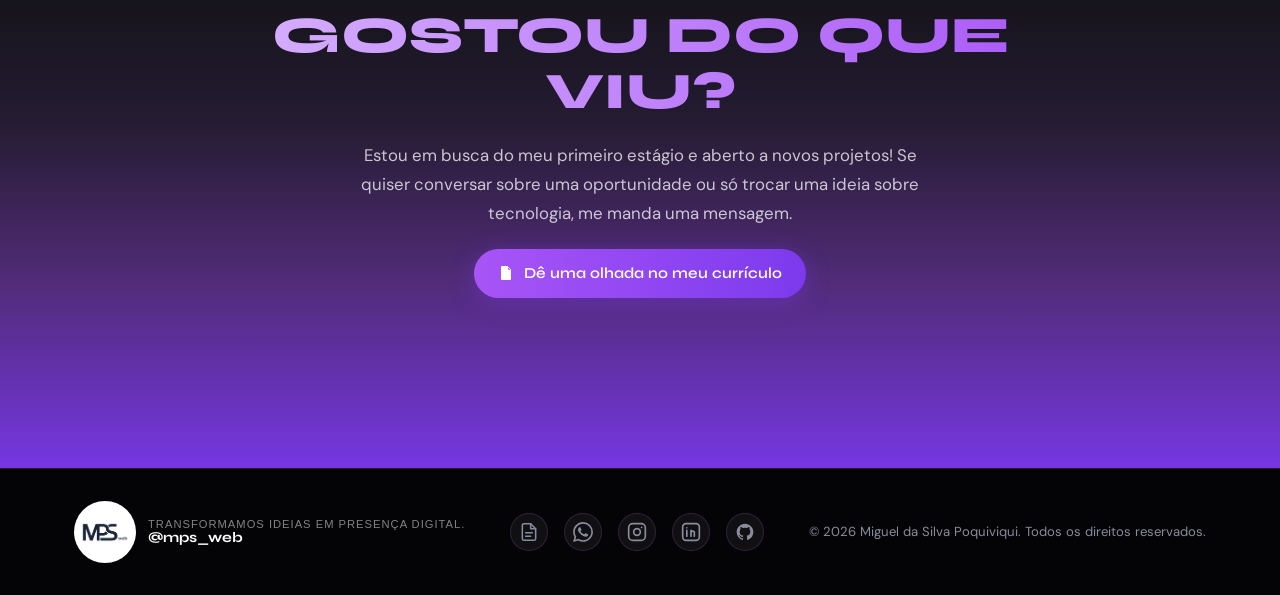
==== commit 58912df3: "Update index.html" ====
--- a/index.html
+++ b/index.html
@@ -113,49 +113,35 @@
     </div>
   </header>
 
-  <!-- ─── COMEÇO ─── -->
-  <section class="comeco">
-    <div class="comeco-content">
-      <div class="badge-pill">
-        <span class="badge-dot"></span> Nem tudo é só código
-      </div>
-      <h1 class="comeco-title">
-        Olá, meu nome é<span class="ctt-titulo-2"> Miguel</span>,<br>
-        Seja bem vindo ao meu portfólio
-      </h1>
-      <p class="comeco-sub">Sou desenvolvedor web com 2 anos de muito estudo, transformando ideias em sites e sistemas reais, com código limpo, atenção aos detalhes e muita vontade de aprender.</p>
-      <div class="comeco-actions">
-        <!-- BOTÃO --> 
-        <a class="cssbuttons-io" href="https://wa.me/5531982579306" target="_blank">
-          <span>
-            <svg xmlns="http://www.w3.org/2000/svg" width="16" height="16" fill="currentColor" class="bi bi-person-vcard" viewBox="0 0 16 16">
-              <path d="M5 8a2 2 0 1 0 0-4 2 2 0 0 0 0 4m4-2.5a.5.5 0 0 1 .5-.5h4a.5.5 0 0 1 0 1h-4a.5.5 0 0 1-.5-.5M9 8a.5.5 0 0 1 .5-.5h4a.5.5 0 0 1 0 1h-4A.5.5 0 0 1 9 8m1 2.5a.5.5 0 0 1 .5-.5h3a.5.5 0 0 1 0 1h-3a.5.5 0 0 1-.5-.5"/>
-              <path d="M2 2a2 2 0 0 0-2 2v8a2 2 0 0 0 2 2h12a2 2 0 0 0 2-2V4a2 2 0 0 0-2-2zM1 4a1 1 0 0 1 1-1h12a1 1 0 0 1 1 1v8a1 1 0 0 1-1 1H8.96q.04-.245.04-.5C9 10.567 7.21 9 5 9c-2.086 0-3.8 1.398-3.984 3.181A1 1 0 0 1 1 12z"/>
-            </svg>
-            Quero te conhecer
-          </span>
-        </a>
-
-        <div class="comeco-trust">
-          <svg width="16" height="16" viewBox="0 0 24 24" fill="none"><path d="M9 12l2 2 4-4m6 2a9 9 0 11-18 0 9 9 0 0118 0z" stroke="#BB6FFF" stroke-width="2" stroke-linecap="round" stroke-linejoin="round"/></svg>
-          <span>Feito com Html, Css,Javascript e Claude.ia</span>
-        </div>
-      </div>
-    </div>
-
-    <!-- ─── FOTO REDONDA ─── -->
-    <div class="envolta-foto">
-      <div class="anel-foto">
-        <div class="img-principal">
-          <img src="imgs/eu2.jpg" alt="Miguel" />
-        </div>
-        <div class="card-foto">
-          <div class="titulo-foto">// Status</div>
-          <div class="subtitulo-foto">Full-Stack ✓</div>
-        </div>
-      </div>
-    </div>
-  </section>
+
+<!-- ─── HERO / COMEÇO ─── -->
+<section class="comeco">
+
+  <div class="hero-titulo-fundo">
+    <h1 class="comeco-title">PORTFÓLIO</h1>
+  </div>
+
+  <div class="hero-foto">
+    <img src="imgs/miguel.png" alt="Miguel — Desenvolvedor Web">
+  </div>
+
+  <!-- Conteúdo inferior esquerdo -->
+  <div class="hero-info">
+    <span class="hero-etiqueta">Full-Stack Developer <br>and Web Developer</span>
+    <p class="comeco-sub">Sou desenvolvedor web com 2 anos de muito estudo, transformando ideias em sites e sistemas reais,</p>
+    <a class="cssbuttons-io" href="https://wa.me/5531982579306?text=Ol%C3%A1%21%20Conheci%20seu%20portf%C3%B3lio%20e%20gostaria%20de%20conversar%20melhor%20com%20voc%C3%AA" target="_blank" rel="noopener noreferrer">
+      <span>Vamos conversar ↗</span>
+    </a>
+  </div>
+
+  <!-- Conteúdo inferior direito -->
+  <div class="hero-detalhes">
+    <span class="hero-detalhes-titulo"> Com código limpo, atenção <br>aos detalhes e muita vontade de aprender.</span>
+    <span class="hero-status">
+      <span class="badge-dot"></span>Feito com Html, Css e Javascript.</span>
+  </div>
+
+</section>
 
   <!-- ─── SOBRE ─── -->
   <section id="about" class="section-experiencia">
@@ -237,7 +223,7 @@
 
         <div class="project-card">
           <div class="project-img-wrap">
-              <img src="https://images.unsplash.com/photo-1493256338651-d82f7acb2b38?q=80&w=1170&auto=format&fit=crop&ixlib=rb-4.1.0&ixid=M3wxMjA3fDB8MHxwaG90by1wYWdlfHx8fGVufDB8fHx8fA%3D%3D" alt="Sistema para Barbearia" loading="lazy" />
+              <img src="imgs/barber_pro.jpg" alt="Sistema para Barbearia" loading="lazy" />
           </div>
           <div class="project-overlay">
               <span class="project-tag">App - Sistema Web</span>
@@ -252,9 +238,9 @@
         <div class="project-card">
           <div class="project-img-wrap"><img src="https://images.unsplash.com/photo-1551288049-bebda4e38f71?w=800&q=80" alt="Analytics" loading="lazy" /></div>
           <div class="project-overlay">
-            <span class="project-tag">FULL-STACK</span>
-            <h4>FeinControl</h4>
-            <p>Sistema completo de controle financeiro pessoal com dashboard interativo, relatórios, metas financeiras e gerenciamento de receitas e despesas.</p>
+            <span class="project-tag">Aplicações Web e Gestão Inteligente</span>
+            <h4>NEXUS — Operations Platform</h4>
+            <p>Plataforma de gerenciamento de projetos e equipes, desenvolvida com React, com foco em produtividade, colaboração, componentização e gerenciamento de estado em uma aplicação SaaS interativa.</p>
             <a href="projetos/financias/index.html" class="btn-outline-sm" target="_blank">Ver projeto →</a>
           </div>
         </div>
@@ -262,9 +248,9 @@
         <div class="project-card">
           <div class="project-img-wrap"><img src="https://images.unsplash.com/photo-1629909613654-28e377c37b09?q=80&w=1168&auto=format&fit=crop&ixlib=rb-4.1.0&ixid=M3wxMjA3fDB8MHxwaG90by1wYWdlfHx8fGVufDB8fHx8fA%3D%3D" alt="Site clinica" loading="lazy" /></div>
           <div class="project-overlay">
-            <span class="project-tag">Institucional</span>
-            <h4>Site de uma clínica</h4>
-            <p>Sistema de gestão clínica com agendamento de consultas, cadastro de pacientes e controle completo de atendimentos.</p>
+            <span class="project-tag">Front-end e Ferramentas Interativas</span>
+            <h4>FORGE — Visual Website Builder</h4>
+            <p>Editor visual de websites desenvolvido com Angular e TypeScript, permitindo criar, personalizar e organizar páginas em tempo real, com foco em interatividade e experiência do usuário.</p>
             <a href="projetos/clinica/page/clinica.html" class="btn-outline-sm" target="_blank">Ver projeto →</a>
           </div>
         </div>
@@ -272,9 +258,9 @@
         <div class="project-card">
           <div class="project-img-wrap"><img src="https://images.unsplash.com/photo-1555949963-aa79dcee981c?w=800&q=80" alt="API" loading="lazy" /></div>
           <div class="project-overlay">
-            <span class="project-tag">PHP • UI/UX Design</span>
-            <h4>AccessHub</h4>
-            <p>Sistema moderno de autenticação de usuários com login, cadastro, recuperação de acesso e gerenciamento de sessões.</p>
+            <span class="project-tag">Dev. Mobile e Experiência Digital</span>
+            <h4>PULSE — Personal Finance</h4>
+            <p>Aplicativo mobile de organização financeira pessoal, desenvolvido para acompanhar gastos, controlar receitas, definir metas e visualizar hábitos financeiros, com foco em praticidade e experiência mobile-first.</p>
             <a href="projetos/login/login.html" class="btn-outline-sm" target="_blank">Ver projeto →</a>
           </div>
         </div>
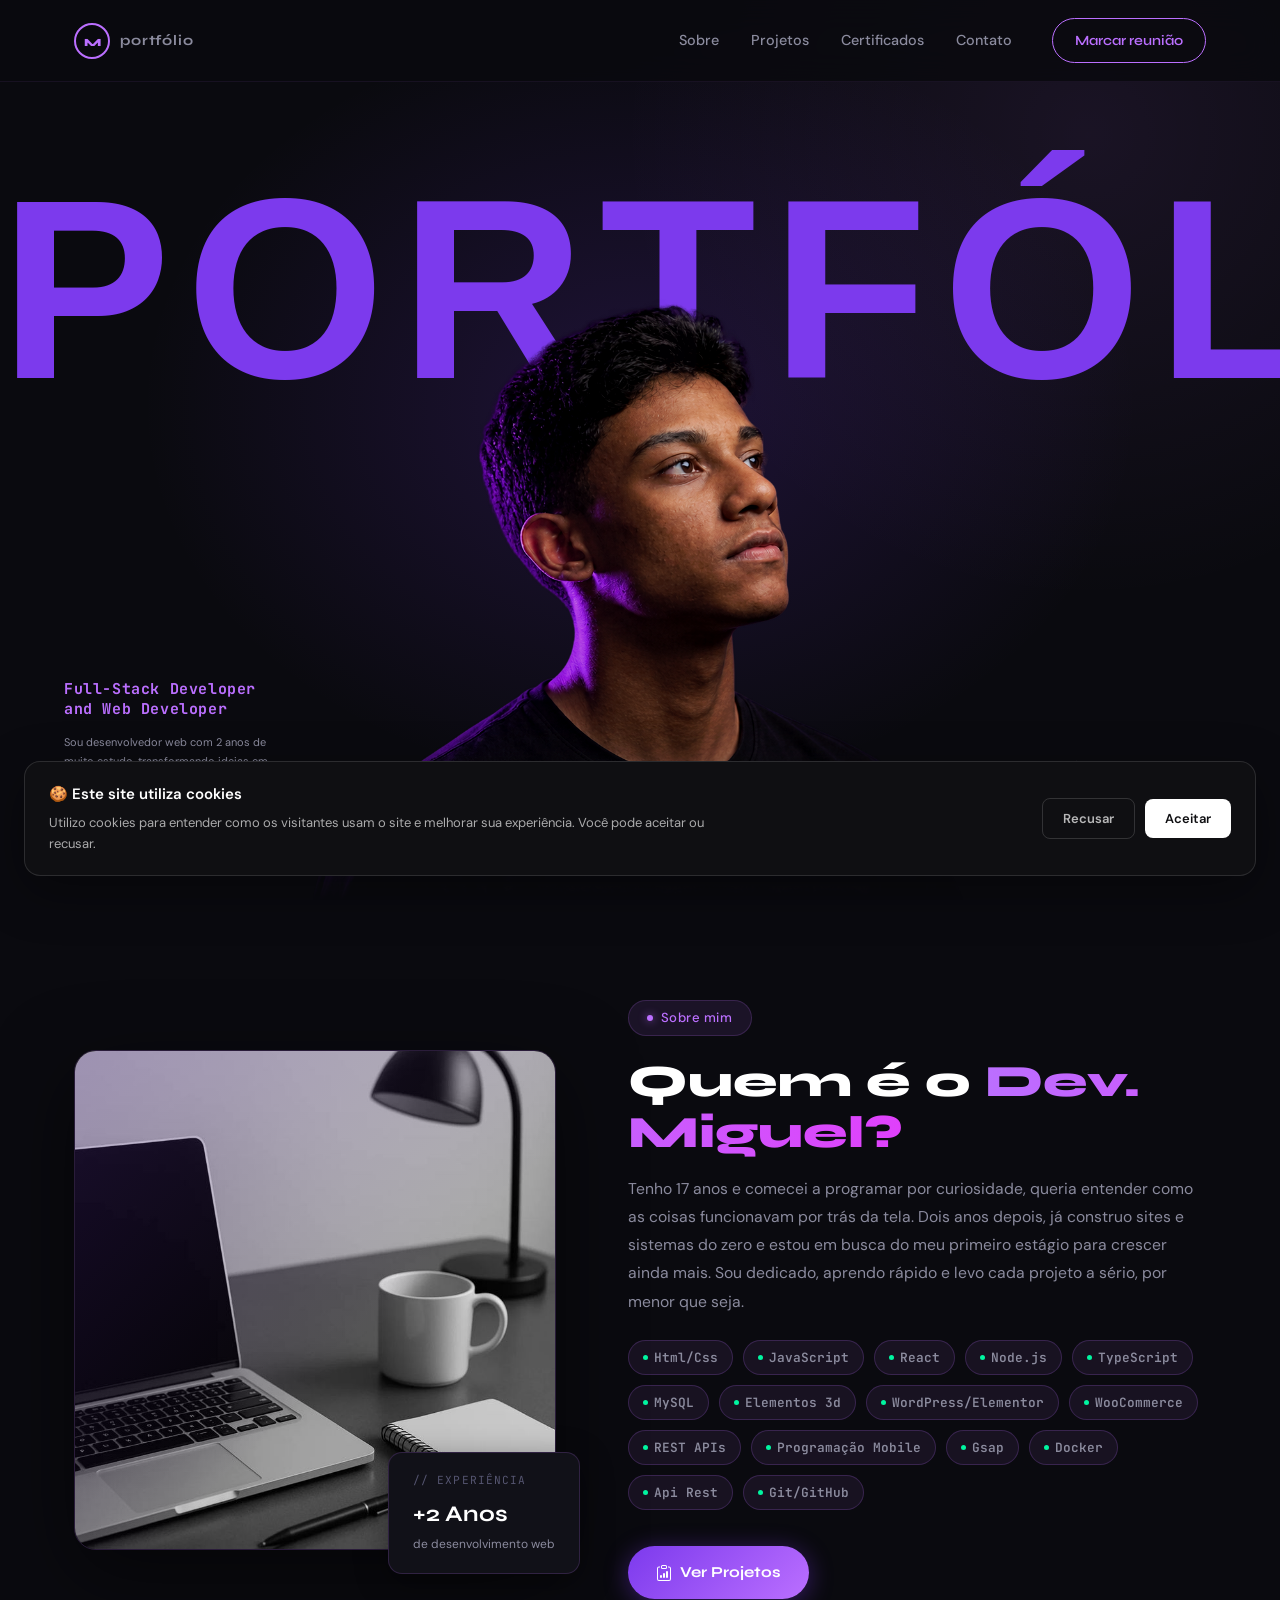
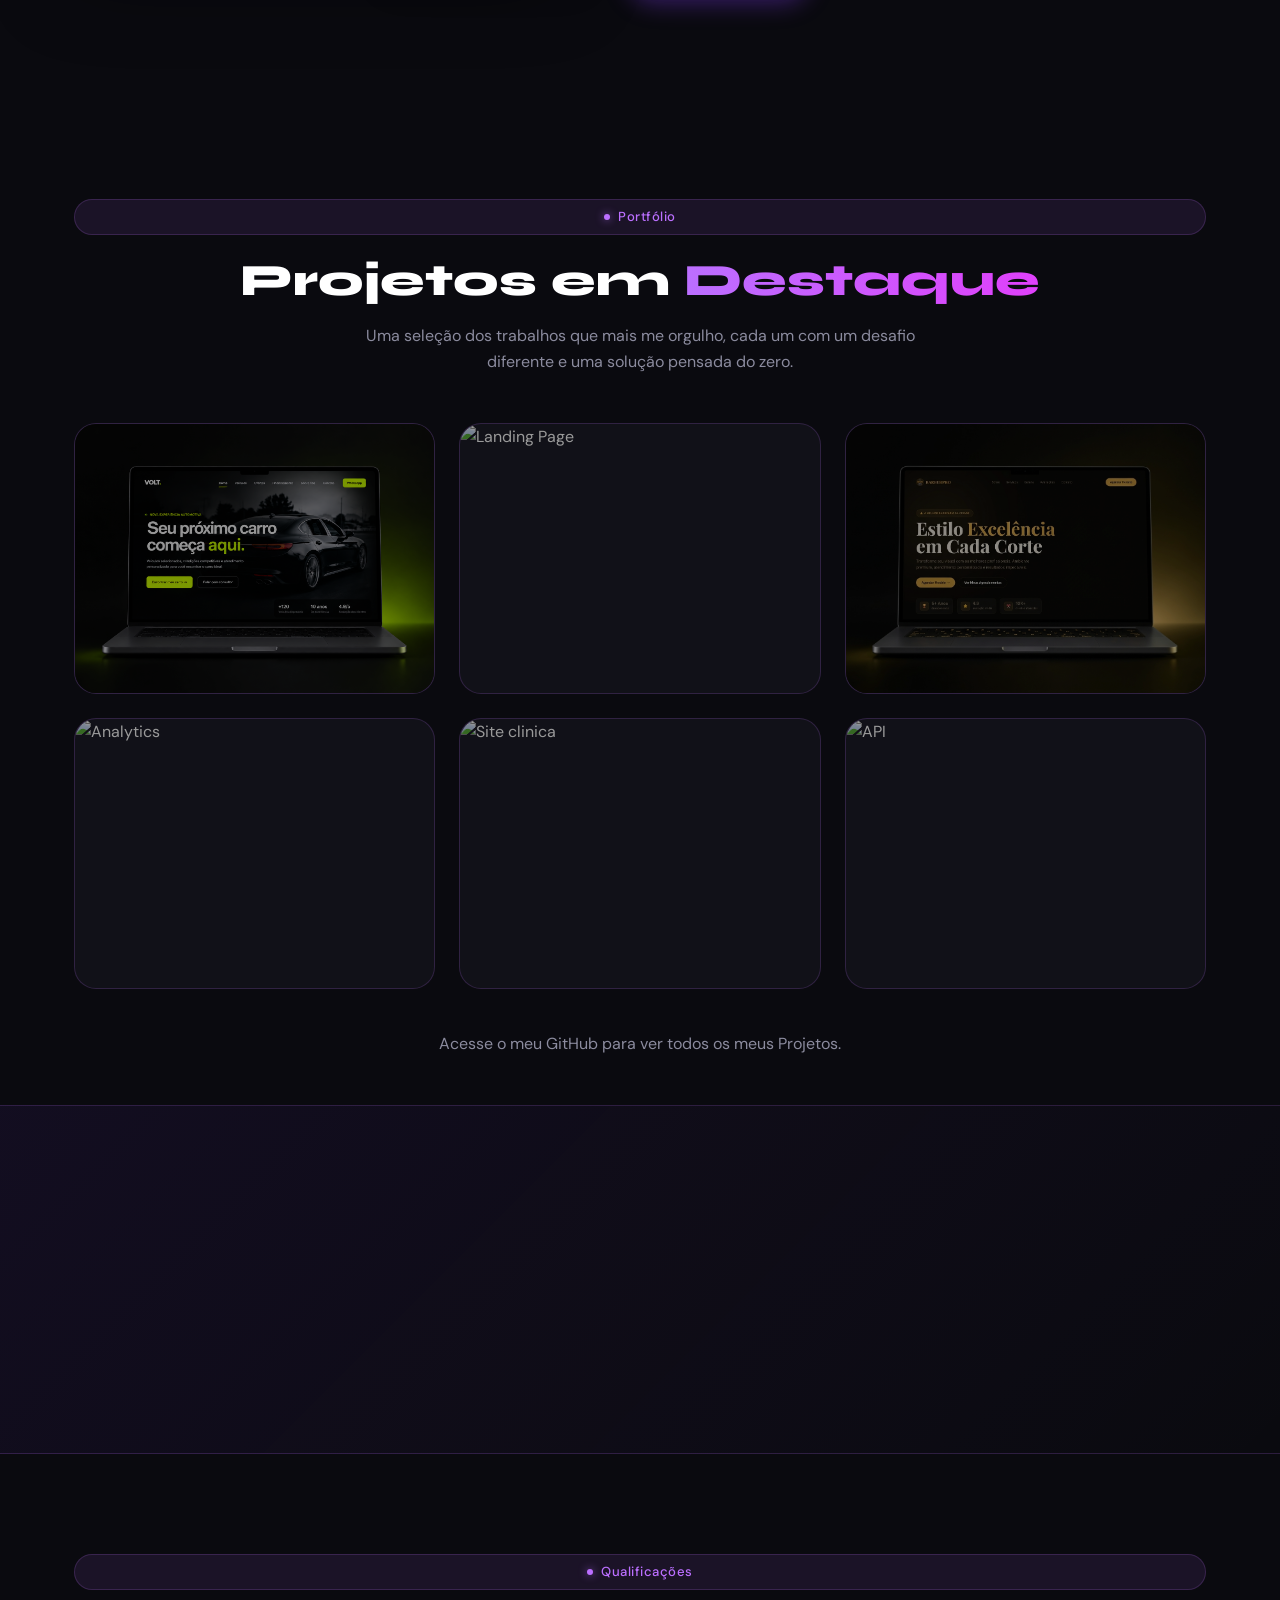
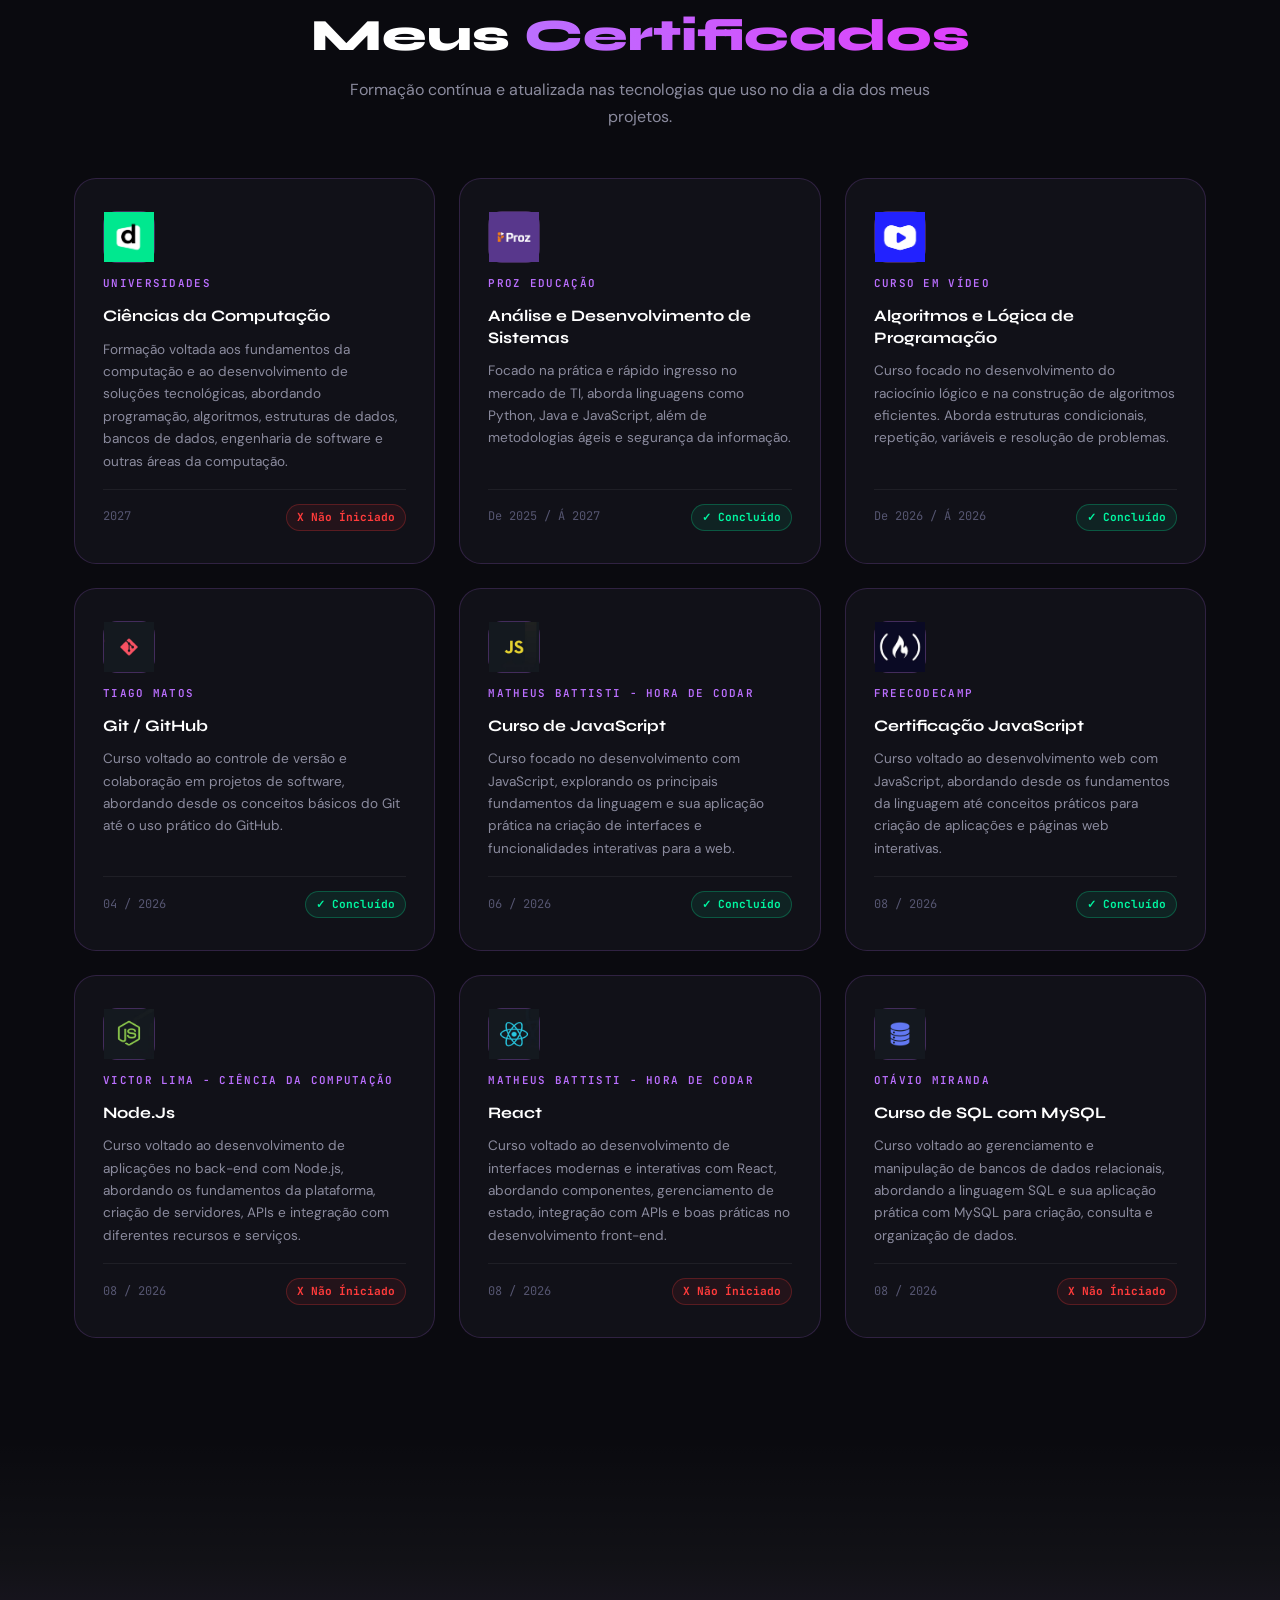
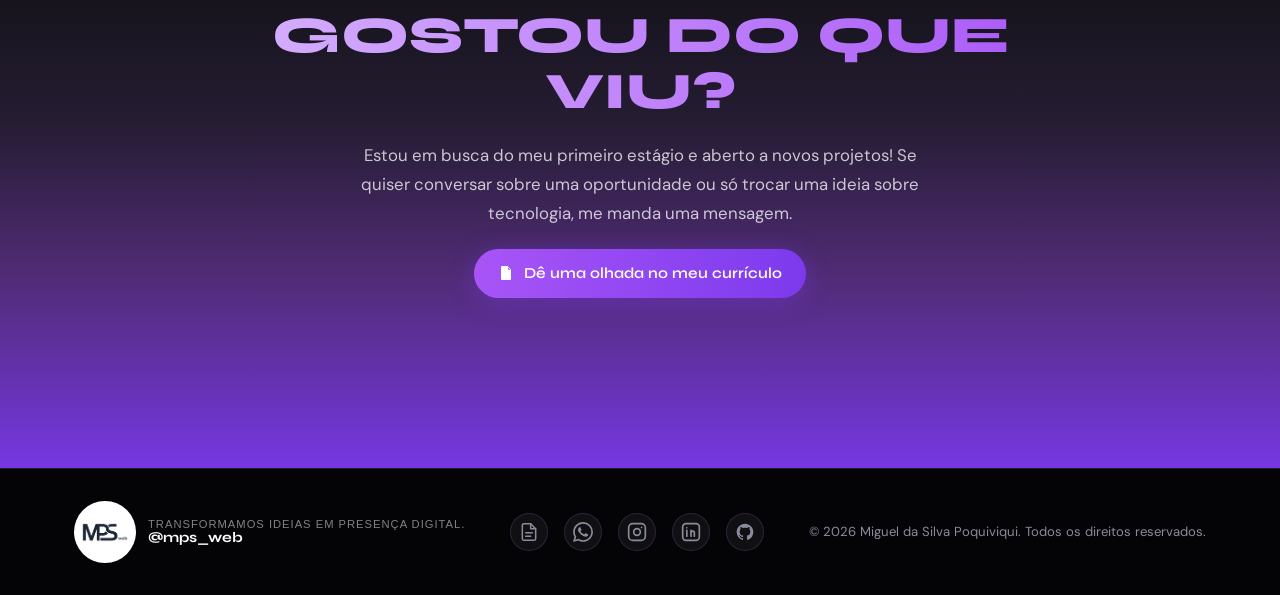
==== commit 3681bc09: "Update project link and GitHub reference in index.html" ====
--- a/index.html
+++ b/index.html
@@ -217,7 +217,7 @@
             <span class="project-tag">Back-end</span>
             <h4>Landing page de produto</h4>
             <p>Alta conversão com CTA estratégico e design focado no usuário.</p>
-            <a href="#contact" class="btn-outline-sm" target="_blank">Ver projeto →</a>
+            <a href="projetos/produto/index.html" class="btn-outline-sm" target="_blank">Ver projeto →</a>
           </div>
         </div>
 
@@ -267,7 +267,7 @@
       </div>
     </div>
   </section>
-  <br><p class="section-sub center-2">Acesse o meu GitHub para ver todos os meus Projetos.</p>
+  <br><p class="section-sub center-2">Acesse o meu <a href="https://github.com" target="_blank">GitHub</a> para ver todos os meus Projetos.</p>
 
   <!-- ─── CONTAGEM ─── -->
   <section class="section-stats">
--- a/style.css
+++ b/style.css
@@ -73,38 +73,76 @@
  .mobile-nav .btn-primary { display: inline-flex; align-items: center; justify-content: center; background: linear-gradient(135deg, var(--purple-dark), var(--purple)); color: var(--white); font-family: 'Syne', sans-serif; font-weight: 700; font-size: .95rem; padding: 14px 28px; border-radius: 999px; border: none; cursor: pointer; transition: var(--transition); box-shadow: 0 4px 24px rgba(124,58,237,.4); margin-top: 8px; }
  .mobile-nav .btn-primary:hover { transform: translateY(-2px); box-shadow: 0 8px 32px rgba(124,58,237,.6); }
  
- /* ─── COMEÇO ─── */
- .comeco { min-height: 100vh; display: flex; align-items: center; padding: 120px 24px 80px; position: relative; overflow: hidden; max-width: 1180px; margin: 0 auto; gap: 64px; }
- .comeco::before { content:''; position:fixed; top:-200px; right:-200px; width:700px; height:700px; background:radial-gradient(circle,rgba(124,58,237,.18) 0%,transparent 65%); pointer-events:none; z-index:0; }
- .comeco-content { position: relative; z-index: 2; flex: 1 1 500px; min-width: 0; }
- .comeco-title { font-size: clamp(2.2rem, 4.5vw, 3.8rem); font-weight: 700; line-height: 1.1; margin-bottom: 20px; letter-spacing: -.01em; }
- .comeco-sub { color: var(--gray); font-size: 1rem; max-width: 520px; margin-bottom: 40px; line-height: 1.7; }
- .comeco-actions { display: flex; align-items: center; gap: 28px; flex-wrap: wrap; }
- .comeco-trust { display: flex; align-items: center; gap: 8px; color: var(--gray); font-size: .88rem; }
- /* TÍTULO H1 "MIGUEL" */ 
-.ctt-titulo-2 { font-family:'Syne',sans-serif; font-size:clamp(2rem,4.5vw,3.2rem); font-weight: 720; text-transform:uppercase; margin-bottom:20px; background:linear-gradient(90deg,#fff,var(--purple-dark),#fff); -webkit-background-clip:text; -webkit-text-fill-color:transparent; background-clip:text; background-size:200%; animation:shimmer 4s linear infinite; }
-@keyframes shimmer { from{background-position:0% 50%} to{background-position:200% 50%} }
-  /* BOTÃO NO COMEÇO "QUERO TE CONHECER" */ 
-.cssbuttons-io { position: relative; font-family: inherit; font-weight: 500; font-size: 17px; letter-spacing: 0.05em; border-radius: 0.8em; cursor: pointer; border: none; background: linear-gradient(to right, #8e2de2, #4a00e0); color: ghostwhite; overflow: hidden; }
-.cssbuttons-io svg { width: 1.2em; height: 1.2em; margin-right: 0.5em; }
-.cssbuttons-io span { position: relative; z-index: 10; transition: color 0.4s; display: inline-flex; align-items: center; padding: 0.8em 1.2em 0.8em 1.05em; }
-.cssbuttons-io::before,
-.cssbuttons-io::after { position: absolute; top: 0; left: 0; width: 100%; height: 100%; z-index: 0; }
-.cssbuttons-io::before { content: ""; background: #9370DB; width: 120%; left: -10%; transform: skew(30deg); transition: transform 0.4s cubic-bezier(0.3, 1, 0.8, 1); }
-.cssbuttons-io:hover::before { transform: translate3d(100%, 0, 0); }  
-
- /* ─── FOTO REDONDA ─── */
- .envolta-foto { position: relative; z-index: 2; flex: 0 0 300px; display: flex; align-items: center; justify-content: center; }
- .anel-foto { position: relative; width: 300px; height: 300px; }
- .anel-foto::before { content:''; position:absolute; inset:-12px; border-radius:50%; border:2px dashed rgba(187,111,255,.35); animation:spin-ring 20s linear infinite; }
- .anel-foto::after { content:''; position:absolute; inset:-5px; border-radius:50%; background:conic-gradient(from 0deg, transparent 55%, rgba(187,111,255,.65) 80%, transparent 100%); animation:spin-ring 4.5s linear infinite; }
- @keyframes spin-ring { to { transform: rotate(360deg); } }
- .img-principal { width:300px; height:300px; border-radius:50%; overflow:hidden; border:3px solid rgba(187,111,255,.45); box-shadow:0 0 64px rgba(187,111,255,.22), 0 0 120px rgba(124,58,237,.12); position:relative; z-index:2; }
- .img-principal img { width:100%; height:100%; object-fit:cover; object-position: center 30%; }
- .card-foto { position:absolute; bottom:12px; right:-20px; background:var(--bg-card); border:1px solid var(--border); border-radius:var(--radius); padding:10px 16px; font-family:'JetBrains Mono',monospace; z-index:3; box-shadow:0 8px 32px rgba(0,0,0,.5); }
- .titulo-foto { color:var(--muted); font-size:.65rem; text-transform:uppercase; letter-spacing:.1em; margin-bottom:3px; }
- .subtitulo-foto { color:var(--accent); font-weight:700; font-size:.88rem; }
- 
+
+/* ─── HERO / COMEÇO ─── */
+.comeco { width: 100%; min-height: 100vh; position: relative; overflow: hidden; isolation: isolate; background: var(--bg, #0b0a10); color: #fff; display: flex; align-items: center; justify-content: center; margin: 0 auto; padding: 100px 5% 180px; }
+.comeco::before { content: ""; position: absolute; inset: 0; z-index: -1; pointer-events: none; background: radial-gradient(ellipse at 50% 45%, rgba(124, 58, 237, 0.18), transparent 55%), radial-gradient(circle at 85% 15%, rgba(187, 111, 255, 0.09), transparent 35%); }
+
+/* ─── TÍTULO GIGANTE ─── */
+.hero-titulo-fundo { position: absolute; top: 50%; left: 50%; width: 100%; transform: translate(-50%, -57%); z-index: 1; pointer-events: none; }
+.comeco-title { width: 100%; margin: 0; padding: 0; text-align: center; white-space: nowrap; font-family: "Impact", "Arial Narrow", sans-serif; font-size: clamp(90px, 20vw, 260px); font-weight: 900; line-height: 9; letter-spacing: 15px; color: var(--purple-dark); text-transform: uppercase; transform: scaleX(0.82); }
+
+/* ─── FOTO PRINCIPAL ─── */
+.hero-foto { position: absolute; z-index: 2; left: 50%; bottom: 0; transform: translateX(-50%); width: min(98vw, 660px); height: 132%; display: flex; align-items: flex-end; justify-content: center; pointer-events: none; }
+.hero-foto img { display: block; width: 100%; height: 100%; object-fit: contain; object-position: center bottom; filter: contrast(1.04) brightness(0.9); -webkit-mask-image: linear-gradient(to bottom, #000 0%, #000 85%, transparent 100%); mask-image: linear-gradient(to bottom, #000 0%, #000 85%, transparent 100%); }
+
+/* ─── INFORMAÇÕES INFERIORES ─── */
+.hero-info { position: absolute; z-index: 4; left: 5%; bottom: 45px; width: 230px; }
+.hero-etiqueta { display: block; font-family: "JetBrains Mono", monospace; font-size: 15px; line-height: 1.3; letter-spacing: 0.04em; font-weight: 700; color: #BB6FFF; margin-bottom: 14px; }
+.comeco-sub { max-width: 225px; margin: 0 0 20px; color: var(--gray, #a5a0b5); font-size: 11px; line-height: 1.7; }
+
+/* ─── BOTÃO ROXO ─── */
+.cssbuttons-io { display: inline-flex; position: relative; overflow: hidden; align-items: center; justify-content: center; border: 1px solid #BB6FFF; border-radius: 0.8em; background: linear-gradient(to right, #8e2de2, #4a00e0); color: #fff; text-decoration: none; font-family: inherit; font-size: 12px; font-weight: 600; letter-spacing: 0.04em; cursor: pointer; transition: border-color 0.3s ease; }
+.cssbuttons-io span { position: relative; z-index: 2; display: inline-flex; align-items: center; padding: 12px 16px; color: #fff; }
+.cssbuttons-io::before { content: ""; position: absolute; inset: 0; background: #BB6FFF; transform: translateX(-101%); transition: transform 0.35s ease; }
+.cssbuttons-io:hover::before { transform: translateX(0); }
+.cssbuttons-io:hover { border-color: #BB6FFF; }
+
+/* ─── INFORMAÇÕES À DIREITA ─── */
+.hero-detalhes { position: absolute; z-index: 4; right: 5%; bottom: 48px; display: flex; flex-direction: column; align-items: flex-start; gap: 24px; width: 170px; }
+.hero-detalhes-titulo { font-family: "JetBrains Mono", monospace; font-size: 9px; line-height: 1.7; letter-spacing: 0.04em; color: var(--gray, #a5a0b5); }
+.hero-status { display: flex; align-items: center; gap: 7px; font-family: "JetBrains Mono", monospace; font-size: 8px; line-height: 1.5; letter-spacing: 0.02em; color: var(--gray, #a5a0b5); }
+.badge-dot { display: inline-block; flex-shrink: 0; width: 6px; height: 6px; border-radius: 50%; background: #BB6FFF; box-shadow: 0 0 8px rgba(187, 111, 255, 0.7); }
+
+/* ─── RESPONSIVIDADE ─── */
+@media (min-width: 1500px) {
+  .comeco-title { font-size: 280px; }
+}
+
+@media (max-width: 900px) {
+  .comeco { min-height: 850px; padding: 100px 4% 190px; }
+  .comeco-title { font-size: 30vw; }
+  .hero-foto { width: min(65vw, 500px); height: 72%; }
+  .hero-info { left: 4%; bottom: 35px; }
+  .hero-detalhes { right: 4%; bottom: 35px; }
+}
+
+@media (max-width: 600px) {
+  .comeco { min-height: 780px; height: 100svh; max-height: 950px; padding: 100px 20px 210px; }
+  .hero-topo { top: 22px; left: 20px; right: 20px; }
+  .hero-monograma { font-size: 24px; }
+  .hero-marca { font-size: 8px; }
+  .hero-ano::before { width: 20px; margin-right: 8px; }
+  .hero-titulo-fundo { top: 39%; transform: translate(-50%, -50%); }
+  .comeco-title { font-size: 30vw; letter-spacing: -0.06em; transform: scaleX(0.9); }
+  .hero-foto { width: 100%; height: 64%; bottom: 145px; }
+  .hero-info { left: 20px; bottom: 24px; width: 55%; }
+  .hero-etiqueta { font-size: 12px; margin-bottom: 8px; }
+  .comeco-sub { font-size: 10px; line-height: 1.5; margin-bottom: 12px; }
+  .cssbuttons-io span { padding: 10px 12px; font-size: 11px; }
+  .hero-detalhes { right: 20px; bottom: 30px; width: 36%; gap: 16px; }
+  .hero-detalhes-titulo { font-size: 8px; }
+  .hero-status { font-size: 7px; gap: 5px; }
+}
+
+@media (max-width: 380px) {
+  .comeco { min-height: 720px; }
+  .hero-foto { height: 58%; bottom: 160px; }
+  .hero-info { width: 53%; }
+  .hero-detalhes { width: 35%; }
+  .hero-status { font-size: 6px; }
+}
+
  /* ─── EXPERIENCIA ─── */
  .section-experiencia { padding: 100px 0; }
  .experiencia-grid { display: grid; grid-template-columns: 1fr 1.2fr; gap: 72px; align-items: center; }
@@ -242,7 +280,7 @@
   /* começo */
   .comeco { flex-direction: column-reverse; padding: 100px 20px 60px; gap: 36px; align-items: center; text-align: center; min-height: unset; }
   .comeco-content { flex: unset; width: 100%; }
-  .comeco-title { font-size: clamp(1.8rem, 7vw, 2.4rem); }
+  .comeco-title { font-size: 6rem !important; line-height: 0.9; margin-top: -70px; width: 100%; overflow-wrap: break-word;}
   .comeco-sub { margin: 0 auto 28px; }
   .comeco-actions { justify-content: center; flex-direction: column; align-items: center; gap: 16px; }
   .envolta-foto { flex: unset; }
